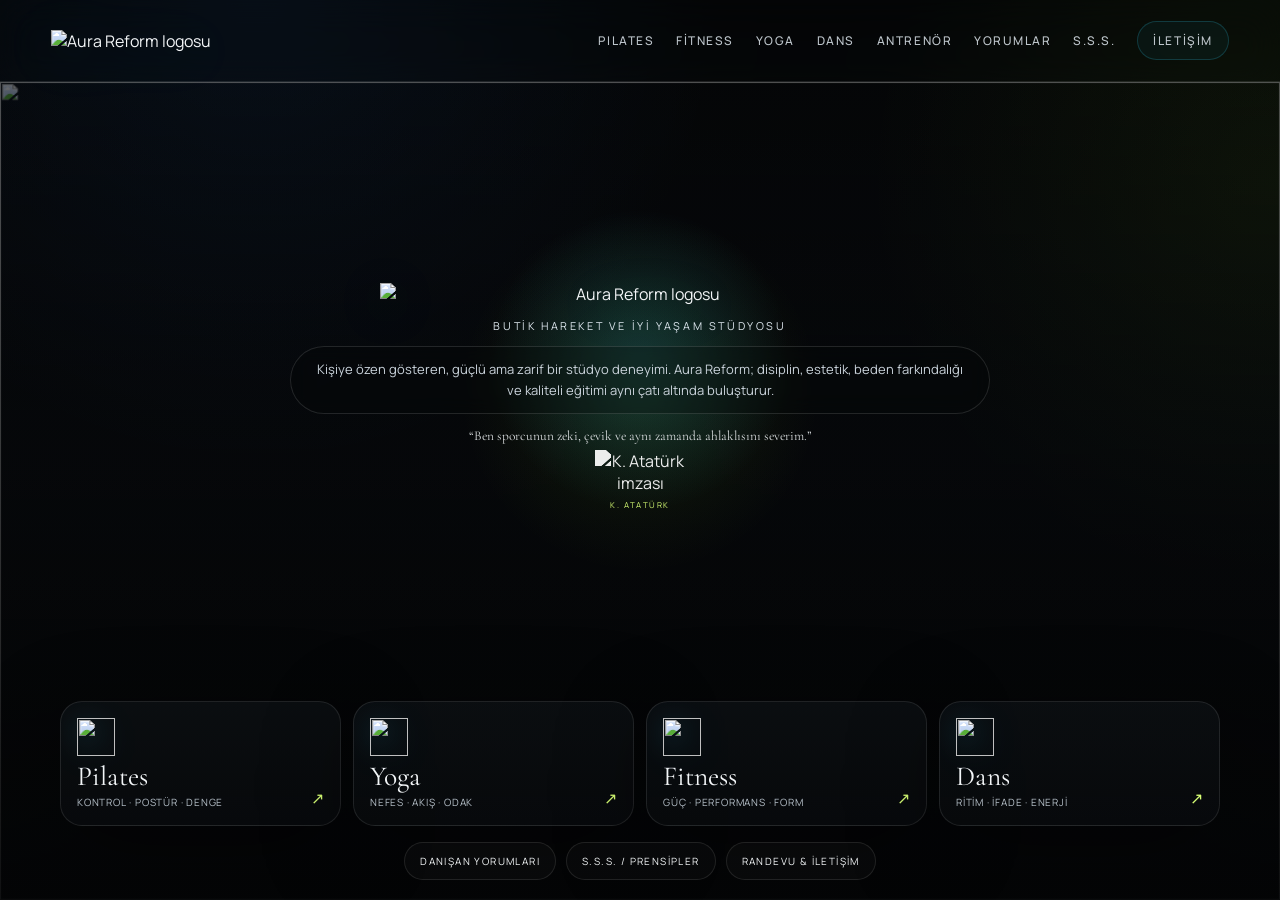
==== index.html @ 659115cc "Add files via upload" ====
<!doctype html>
<html lang="tr">
<head>
  <meta charset="utf-8">
  <meta name="viewport" content="width=device-width,initial-scale=1,viewport-fit=cover">
  <meta name="theme-color" content="#050607">
  <meta name="description" content="Aura Reform Studio — butik hareket ve iyi yaşam stüdyosu.">
  <title>Aura Reform</title>
  <link rel="stylesheet" href="styles.css">
</head>
<body class="home-page">
  <header class="site-header">
  <a class="brand" href="index.html" aria-label="Aura Reform ana sayfa"><img src="assets/logoMain.png" alt="Aura Reform logosu"></a>
  <nav class="desktop-nav" aria-label="Ana menü"><a href="pilates.html">PILATES</a><a href="fitness.html">FİTNESS</a><a href="yoga.html">YOGA</a><a href="dance.html">DANS</a><a href="trainer.html">ANTRENÖR</a><a href="yorumlar.html">YORUMLAR</a><a href="faq.html">S.S.S.</a><a class="nav-cta" href="contact.html">İLETİŞİM</a></nav>
  <button class="menu-toggle" type="button" aria-label="Menüyü aç" aria-expanded="false"><span></span></button>
</header>
<nav class="mobile-menu" aria-label="Mobil menü"><a href="pilates.html">Pilates</a><a href="fitness.html">Fitness</a><a href="yoga.html">Yoga</a><a href="dance.html">Dans</a><a href="trainer.html">Antrenör</a><a href="yorumlar.html">Yorumlar</a><a href="faq.html">S.S.S.</a><a href="contact.html">İletişim</a></nav>
  <main class="home-shell">
    <div class="hero-media" aria-hidden="true">
      <video class="hero-video" autoplay muted loop playsinline poster="assets/hero-poster.svg">
        <!-- Ana sayfa arka plan videonuzu assets/media/hero-video.mp4 olarak ekleyin. -->
        <source src="assets/media/hero-video.mp4" type="video/mp4">
      </video>
      <img class="hero-poster" src="assets/hero-poster.svg" alt="">
      <div class="hero-overlay"></div>
      <img class="hero-orb hero-orb-left" src="assets/earthLogo.png" alt="">
      <img class="hero-orb hero-orb-right" src="assets/earthLogo.png" alt="">
    </div>

    <section class="home-content">
      <div class="home-center">
        <img class="hero-logo" src="assets/logoMain.png" alt="Aura Reform logosu">
        <p class="hero-tag">Butik Hareket ve İyi Yaşam Stüdyosu</p>
        <div class="hero-intro-card">
          <p class="hero-lead">Kişiye özen gösteren, güçlü ama zarif bir stüdyo deneyimi. Aura Reform; disiplin, estetik, beden farkındalığı ve kaliteli eğitimi aynı çatı altında buluşturur.</p>
        </div>
        <blockquote class="ataturk-quote">
          <p>“Ben sporcunun zeki, çevik ve aynı zamanda ahlaklısını severim.”</p>
          <img class="ataturk-signature" src="assets/ataturk-imza.png" alt="K. Atatürk imzası" onerror="this.hidden=true;this.nextElementSibling.hidden=false">
          <span class="ataturk-fallback" hidden>K. Atatürk</span>
        </blockquote>
      </div>

      <div class="discipline-dock" aria-label="Branş seçimi">
        <a class="discipline-link" href="pilates.html"><img class="discipline-earth" src="assets/earthLogo.png" alt=""><span class="discipline-meta"><span><span class="discipline-title">Pilates</span><span class="discipline-sub">Kontrol · Postür · Denge</span></span><span class="discipline-arrow">↗</span></span></a>
        <a class="discipline-link" href="yoga.html"><img class="discipline-earth" src="assets/earthLogo.png" alt=""><span class="discipline-meta"><span><span class="discipline-title">Yoga</span><span class="discipline-sub">Nefes · Akış · Odak</span></span><span class="discipline-arrow">↗</span></span></a>
        <a class="discipline-link" href="fitness.html"><img class="discipline-earth" src="assets/earthLogo.png" alt=""><span class="discipline-meta"><span><span class="discipline-title">Fitness</span><span class="discipline-sub">Güç · Performans · Form</span></span><span class="discipline-arrow">↗</span></span></a>
        <a class="discipline-link" href="dance.html"><img class="discipline-earth" src="assets/earthLogo.png" alt=""><span class="discipline-meta"><span><span class="discipline-title">Dans</span><span class="discipline-sub">Ritim · İfade · Enerji</span></span><span class="discipline-arrow">↗</span></span></a>
      </div>

      <div class="home-quick-links">
        <a href="yorumlar.html">Danışan Yorumları</a>
        <a href="faq.html">S.S.S. / Prensipler</a>
        <a href="contact.html">Randevu & İletişim</a>
      </div>
    </section>
  </main>
  <script src="script.js"></script>
</body>
</html>
---- styles.css ----
@import url('https://fonts.googleapis.com/css2?family=Cormorant+Garamond:wght@500;600;700&family=Manrope:wght@300;400;500;600;700&display=swap');

:root {
  --bg: #050607;
  --bg-2: #0a0d10;
  --panel: rgba(11, 14, 18, .82);
  --ink: #f3f6f8;
  --muted: #b7c1ca;
  --soft: #7f8b95;
  --line: rgba(255,255,255,.10);
  --brand-blue: #2f87ff;
  --brand-cyan: #31d7ff;
  --brand-green: #95e41f;
  --brand-lime: #d7ff75;
  --shadow: 0 24px 90px rgba(0,0,0,.38);
  --serif: 'Cormorant Garamond', Georgia, serif;
  --sans: 'Manrope', Arial, Helvetica, sans-serif;
  --header-h: 82px;
}

* { box-sizing: border-box; }
html { background: var(--bg); color-scheme: dark; scroll-behavior: smooth; }
body {
  margin: 0;
  background:
    radial-gradient(circle at 20% 0%, rgba(47,135,255,.10), transparent 34%),
    radial-gradient(circle at 100% 20%, rgba(149,228,31,.09), transparent 28%),
    linear-gradient(180deg, #050607, #070a0e 50%, #050607);
  color: var(--ink);
  font-family: var(--sans);
  font-weight: 400;
  -webkit-font-smoothing: antialiased;
  text-rendering: optimizeLegibility;
}
a { color: inherit; text-decoration: none; }
button, input, textarea { font: inherit; }
img, video, iframe, svg { display: block; max-width: 100%; }
::selection { background: rgba(49,215,255,.28); color: var(--ink); }

body::before {
  content: '';
  position: fixed;
  inset: 0;
  pointer-events: none;
  background-image:
    linear-gradient(rgba(255,255,255,.02) 1px, transparent 1px),
    linear-gradient(90deg, rgba(255,255,255,.02) 1px, transparent 1px);
  background-size: 56px 56px;
  mask-image: linear-gradient(180deg, rgba(0,0,0,.22), transparent 82%);
  opacity: .18;
}

/* HEADER */
.site-header {
  height: var(--header-h);
  display: flex;
  align-items: center;
  justify-content: space-between;
  padding: 0 clamp(16px, 4vw, 52px);
  position: sticky;
  top: 0;
  z-index: 80;
  background: rgba(5,6,7,.72);
  backdrop-filter: blur(18px);
  -webkit-backdrop-filter: blur(18px);
  border-bottom: 1px solid var(--line);
}
.home-page .site-header { background: rgba(5,6,7,.34); }
.brand { display: inline-flex; align-items: center; min-width: max-content; }
.brand img {
  width: clamp(148px, 15vw, 184px);
  height: auto;
  filter: drop-shadow(0 8px 28px rgba(38,168,255,.16));
}
.desktop-nav { display: flex; align-items: center; gap: clamp(12px, 1.7vw, 23px); }

.desktop-nav a {
  color: #d8e0e7;
  font-size: 10px;
  letter-spacing: .14em;
  text-transform: none;
  transition: color .22s ease, opacity .22s ease;
  opacity: .88;
}
.desktop-nav a:hover,
.desktop-nav a[aria-current="page"] { color: var(--brand-cyan); opacity: 1; }
.nav-cta {
  padding: 10px 15px;
  border: 1px solid rgba(49,215,255,.22);
  border-radius: 999px;
  background: rgba(49,215,255,.05);
}
.nav-cta:hover { background: rgba(49,215,255,.11); }
.menu-toggle {
  width: 46px; height: 46px;
  border-radius: 50%;
  border: 1px solid var(--line);
  background: rgba(255,255,255,.03);
  color: var(--ink);
  display: none;
  place-items: center;
  cursor: pointer;
}
.menu-toggle span,
.menu-toggle span::before,
.menu-toggle span::after {
  width: 18px; height: 1px; background: currentColor; display: block; content: ''; position: relative;
}
.menu-toggle span::before { position: absolute; top: -6px; }
.menu-toggle span::after { position: absolute; top: 6px; }
.mobile-menu {
  position: fixed;
  inset: var(--header-h) 0 0;
  z-index: 75;
  display: none;
  align-content: start;
  padding: 22px 18px 38px;
  background: rgba(5,6,7,.985);
}
.mobile-menu.open { display: grid; }
.mobile-menu a {
  padding: 15px 2px;
  border-bottom: 1px solid var(--line);
  font-family: var(--serif);
  font-size: 28px;
}

/* HOME */
.home-page { min-height: 100svh; }
.home-shell {
  position: relative;
  min-height: calc(100svh - var(--header-h));
  display: grid;
  place-items: center;
  overflow: hidden;
}
.hero-media { position: absolute; inset: 0; overflow: hidden; }
.hero-video,
.hero-poster { position: absolute; inset: 0; width: 100%; height: 100%; object-fit: cover; }
.hero-video { opacity: .42; mix-blend-mode: screen; }
.hero-poster { opacity: .60; }
.hero-overlay {
  position: absolute;
  inset: 0;
  background:
    radial-gradient(circle at 50% 34%, rgba(49,215,255,.17), transparent 18%),
    radial-gradient(circle at 50% 38%, rgba(149,228,31,.10), transparent 22%),
    linear-gradient(180deg, rgba(5,6,7,.34), rgba(5,6,7,.44) 30%, rgba(5,6,7,.89));
}
.hero-orb {
  position: absolute;
  width: min(24vw, 310px);
  min-width: 150px;
  opacity: .11;
  top: 18%;
  filter: drop-shadow(0 10px 36px rgba(47,135,255,.16));
}
.hero-orb-left { left: -2%; transform: scaleX(-1); }
.hero-orb-right { right: -2%; }
.home-content {
  position: relative;
  z-index: 3;
  width: min(1160px, calc(100% - 36px));
  min-height: calc(100svh - var(--header-h));
  padding: 26px 0 20px;
  display: grid;
  grid-template-rows: 1fr auto auto;
  gap: 16px;
  align-items: center;
}
.home-center {
  display: grid;
  justify-items: center;
  text-align: center;
  gap: 13px;
  align-self: center;
}
.hero-logo {
  width: min(72vw, 520px);
  height: auto;
  filter: drop-shadow(0 10px 34px rgba(22,130,255,.15));
}
.hero-tag {
  margin: 0;
  color: #dfe8ef;
  font-size: clamp(8px, .72vw, 10px);
  letter-spacing: .24em;
  text-transform: uppercase;
}
.hero-intro-card {
  max-width: 700px;
  padding: 12px 18px;
  border: 1px solid rgba(255,255,255,.12);
  border-radius: 999px;
  background: rgba(6,8,10,.28);
  backdrop-filter: blur(10px);
  -webkit-backdrop-filter: blur(10px);
}
.hero-lead {
  margin: 0;
  color: #cbd4dc;
  line-height: 1.62;
  font-size: clamp(11px, .86vw, 13px);
}
.ataturk-quote {
  margin: 2px 0 0;
  padding: 0;
  border: 0;
  background: transparent;
  box-shadow: none;
  display: grid;
  justify-items: center;
  gap: 5px;
}
.ataturk-quote p {
  margin: 0;
  font-family: var(--serif);
  font-size: clamp(13px, 1.15vw, 18px);
  line-height: 1.15;
  color: rgba(243,246,248,.90);
}
.ataturk-signature {
  width: clamp(68px, 7vw, 108px);
  max-height: 46px;
  object-fit: contain;
  opacity: .92;
  filter: grayscale(1) brightness(2.2);
}
.ataturk-fallback {
  color: var(--brand-lime);
  font-size: 8px;
  letter-spacing: .18em;
  text-transform: uppercase;
}
.discipline-dock {
  display: grid;
  grid-template-columns: repeat(4, minmax(0, 1fr));
  gap: 12px;
  align-self: end;
}
.discipline-link {
  min-height: 108px;
  padding: 16px;
  border-radius: 22px;
  border: 1px solid rgba(255,255,255,.10);
  background: linear-gradient(180deg, rgba(14,18,22,.70), rgba(9,12,15,.66));
  box-shadow: var(--shadow);
  display: grid;
  gap: 8px;
  align-content: space-between;
  transition: transform .25s ease, border-color .25s ease, background .25s ease;
  overflow: hidden;
  position: relative;
}
.discipline-link:hover {
  transform: translateY(-3px);
  border-color: rgba(49,215,255,.30);
  background: linear-gradient(180deg, rgba(17,22,27,.78), rgba(10,13,16,.75));
}
.discipline-earth {
  width: 38px;
  height: 38px;
  object-fit: contain;
  filter: drop-shadow(0 4px 14px rgba(49,215,255,.22));
}
.discipline-meta { display: flex; justify-content: space-between; gap: 10px; align-items: end; }
.discipline-title { font-family: var(--serif); font-size: clamp(23px, 2.1vw, 31px); line-height: .95; }
.discipline-sub { display: block; margin-top: 5px; color: var(--muted); font-size: 8px; letter-spacing: .08em; text-transform: uppercase; }
.discipline-arrow { color: var(--brand-lime); font-size: 16px; }
.home-quick-links { display: flex; justify-content: center; gap: 10px; flex-wrap: wrap; }
.home-quick-links a {
  min-height: 38px;
  padding: 0 15px;
  border-radius: 999px;
  border: 1px solid rgba(255,255,255,.10);
  background: rgba(255,255,255,.025);
  display: inline-flex;
  align-items: center;
  justify-content: center;
  font-size: 9px;
  letter-spacing: .14em;
  text-transform: uppercase;
}
.home-quick-links a:hover { border-color: rgba(149,228,31,.30); color: var(--brand-lime); }

/* DISCIPLINE PAGES - FIRST SCREEN */
.discipline-screen {
  min-height: calc(100svh - var(--header-h));
  display: grid;
  align-items: center;
  position: relative;
}
.discipline-page-wrap,
.page-wrap {
  width: 100%;
  max-width: 1460px;
  margin: 0 auto;
  padding: clamp(24px, 3.2vw, 46px) clamp(16px, 4vw, 56px);
}
.discipline-page-wrap {
  display: grid;
  gap: clamp(22px, 3vw, 38px);
}
.page-intro {
  display: grid;
  grid-template-columns: .88fr 1.12fr;
  gap: clamp(26px, 6vw, 100px);
  align-items: end;
  padding-bottom: clamp(18px, 2.2vw, 30px);
  border-bottom: 1px solid var(--line);
}
.page-kicker { margin-bottom: 10px; color: var(--brand-cyan); font-size: 9px; letter-spacing: .18em; text-transform: uppercase; }
.page-title {
  margin: 0;
  font-family: var(--serif);
  font-size: clamp(52px, 7vw, 96px);
  font-weight: 600;
  line-height: .82;
  letter-spacing: -.04em;
}
.page-summary { margin: 0; max-width: 700px; color: #d1d8df; line-height: 1.72; font-size: 13px; }
.content-grid {
  display: grid;
  grid-template-columns: .78fr 1.22fr;
  gap: clamp(28px, 6vw, 90px);
}
.side-label { margin-bottom: 12px; color: var(--soft); font-size: 9px; text-transform: uppercase; letter-spacing: .17em; }
.program-list { list-style: none; margin: 0; padding: 0; border-top: 1px solid var(--line); }
.program-list li {
  padding: 12px 0;
  border-bottom: 1px solid var(--line);
  display: flex;
  justify-content: space-between;
  gap: 20px;
  font-family: var(--serif);
  font-size: clamp(18px, 1.5vw, 22px);
}
.program-list span { padding-top: 5px; color: var(--brand-lime); font-family: var(--sans); font-size: 9px; letter-spacing: .12em; }
.feature-grid { display: grid; grid-template-columns: repeat(2, minmax(0, 1fr)); gap: 10px; }
.feature {
  min-height: 112px;
  padding: 16px;
  border-radius: 18px;
  border: 1px solid var(--line);
  background: linear-gradient(180deg, rgba(255,255,255,.026), rgba(255,255,255,.012));
}
.feature strong { display: block; margin-bottom: 6px; font-family: var(--serif); font-size: 21px; font-weight: 600; }
.feature p { margin: 0; color: var(--muted); line-height: 1.55; font-size: 11px; }
.editorial-quote {
  margin: 18px 0 0;
  padding-top: 14px;
  border-top: 1px solid var(--line);
  font-family: var(--serif);
  font-size: clamp(19px, 2vw, 29px);
  line-height: 1.05;
}
.editorial-quote cite { display: block; margin-top: 8px; color: var(--brand-cyan); font-family: var(--sans); font-size: 8px; text-transform: uppercase; letter-spacing: .16em; font-style: normal; }
.page-actions { display: flex; gap: 8px; flex-wrap: wrap; margin-top: 18px; }
.btn {
  min-height: 40px;
  padding: 0 15px;
  border-radius: 999px;
  border: 1px solid var(--line);
  display: inline-flex;
  align-items: center;
  justify-content: center;
  gap: 7px;
  font-size: 9px;
  letter-spacing: .14em;
  text-transform: uppercase;
  transition: .2s ease;
}
.btn:hover { transform: translateY(-1px); border-color: rgba(49,215,255,.35); }
.btn-primary { background: linear-gradient(135deg, rgba(49,215,255,.92), rgba(149,228,31,.84)); color: #041014; border-color: transparent; font-weight: 700; }
.scroll-cue {
  position: absolute;
  left: 50%;
  bottom: 12px;
  transform: translateX(-50%);
  color: var(--soft);
  font-size: 8px;
  letter-spacing: .16em;
  text-transform: uppercase;
}
.scroll-cue::after { content: ' ↓'; color: var(--brand-lime); }

/* MEDIA SCREEN - ONLY VIDEO + IMAGES */
.media-section {
  min-height: 100svh;
  padding: clamp(24px, 4vw, 56px) clamp(16px, 4vw, 56px);
  display: grid;
  align-items: center;
  border-top: 1px solid var(--line);
  scroll-margin-top: var(--header-h);
}
.media-only-grid {
  width: 100%;
  max-width: 1460px;
  margin: 0 auto;
  display: grid;
  grid-template-columns: 1.25fr .75fr;
  grid-template-rows: 1fr 1fr;
  gap: 12px;
  min-height: min(78svh, 780px);
}
.media-only-item {
  position: relative;
  overflow: hidden;
  border-radius: 22px;
  border: 1px solid var(--line);
  background: #090c10;
}
.media-only-item:first-child { grid-row: 1 / 3; }
.media-only-item img,
.media-only-item video { width: 100%; height: 100%; object-fit: cover; }
.media-only-item video { background: #080a0d; }
.media-video-badge {
  position: absolute;
  top: 16px;
  right: 16px;
  width: 48px;
  height: 48px;
  display: grid;
  place-items: center;
  border-radius: 50%;
  border: 1px solid rgba(255,255,255,.18);
  background: rgba(5,6,7,.36);
  color: var(--brand-lime);
  z-index: 2;
  pointer-events: none;
}

/* TRAINER / COACH */
.screen-page {
  min-height: 100svh;
  display: grid;
  grid-template-rows: auto 1fr auto;
}
.screen-main { min-height: 0; display: grid; align-items: center; }
.trainer-layout {
  width: 100%;
  display: grid;
  grid-template-columns: minmax(280px,.72fr) minmax(0,1.28fr);
  gap: clamp(28px, 6vw, 90px);
  align-items: center;
  perspective: 1400px;
}
.trainer-portrait {
  --mx: 50%;
  --my: 34%;
  --rx: 0deg;
  --ry: 0deg;
  aspect-ratio: 4 / 5;
  max-height: 66svh;
  position: relative;
  overflow: hidden;
  isolation: isolate;
  border-radius: 24px;
  border: 1px solid rgba(255,255,255,.12);
  background:
    linear-gradient(180deg, rgba(255,255,255,.02), transparent 26%),
    linear-gradient(180deg, transparent 56%, rgba(0,0,0,.76)),
    radial-gradient(circle at 42% 26%, rgba(49,215,255,.30), transparent 28%),
    radial-gradient(circle at 65% 18%, rgba(149,228,31,.21), transparent 22%),
    linear-gradient(135deg, #1b242c, #0c1014 68%);
  box-shadow:
    0 26px 80px rgba(0,0,0,.44),
    0 0 0 1px rgba(255,255,255,.02) inset,
    0 0 48px rgba(49,215,255,.08);
  transform-style: preserve-3d;
  transform: perspective(1200px) rotateX(var(--rx)) rotateY(var(--ry)) translateZ(0);
  transition: transform .28s ease, box-shadow .28s ease, border-color .28s ease, filter .28s ease;
}
.trainer-portrait img {
  width: 100%;
  height: 100%;
  object-fit: cover;
  object-position: center;
  position: relative;
  z-index: 0;
}
.trainer-portrait::before {
  content: '';
  position: absolute;
  inset: -16%;
  z-index: 1;
  pointer-events: none;
  background:
    radial-gradient(circle at var(--mx) var(--my), rgba(255,255,255,.22), rgba(49,215,255,.14) 12%, transparent 26%),
    linear-gradient(115deg, transparent 18%, rgba(255,255,255,.06) 48%, transparent 66%);
  mix-blend-mode: screen;
  opacity: .96;
  animation: trainerSheen 8.8s ease-in-out infinite;
}
.trainer-portrait::after {
  content: 'GAMZE';
  position: absolute;
  left: 18px;
  bottom: 14px;
  z-index: 2;
  font-family: var(--serif);
  font-size: 48px;
  color: rgba(255,255,255,.20);
  text-shadow: 0 8px 24px rgba(0,0,0,.34);
}
.trainer-portrait:hover {
  border-color: rgba(49,215,255,.24);
  box-shadow:
    0 34px 94px rgba(0,0,0,.48),
    0 0 0 1px rgba(255,255,255,.03) inset,
    0 0 72px rgba(49,215,255,.12),
    0 0 92px rgba(149,228,31,.05);
}
@keyframes trainerSheen {
  0%, 100% { transform: translate3d(-1%, 0, 0) rotate(0deg); opacity: .72; }
  50% { transform: translate3d(1.5%, -1.5%, 0) rotate(1deg); opacity: 1; }
}
.trainer-meta { margin-bottom: 10px; color: var(--brand-cyan); font-size: 9px; text-transform: uppercase; letter-spacing: .18em; }
.trainer-name { margin: 0 0 16px; font-family: var(--serif); font-size: clamp(48px, 6vw, 88px); line-height: .82; font-weight: 600; }
.trainer-copy { max-width: 760px; color: #d3dbe2; font-size: 12px; line-height: 1.72; }
.trainer-copy p { margin: 0 0 10px; }
.credentials { display: grid; grid-template-columns: repeat(2,minmax(0,1fr)); gap: 8px; margin-top: 16px; }
.credential { padding: 13px; border-radius: 16px; border: 1px solid var(--line); background: rgba(255,255,255,.018); color: var(--muted); line-height: 1.5; font-size: 10px; }
.credential strong { display: block; color: var(--ink); margin-bottom: 2px; font-family: var(--serif); font-size: 17px; }

/* REVIEWS */
.reviews-page-wrap { max-width: 1180px; }
.reviews-grid { display: grid; grid-template-columns: repeat(3,minmax(0,1fr)); gap: 12px; margin-top: 28px; }
.review-card { min-height: 230px; padding: 22px; border-radius: 22px; border: 1px solid var(--line); background: rgba(255,255,255,.018); display: flex; flex-direction: column; justify-content: space-between; }
.review-card blockquote { margin: 0; font-family: var(--serif); font-size: 25px; line-height: 1.08; color: #e3e9ee; }
.review-placeholder { color: var(--soft); font-size: 11px; line-height: 1.7; }
.review-source { color: var(--brand-cyan); font-size: 8px; letter-spacing: .15em; text-transform: uppercase; }

/* FAQ */
.faq-shell { max-width: 1050px; }
.accordion { margin-top: 28px; border-top: 1px solid var(--line); }
.faq-item { border-bottom: 1px solid var(--line); }
.faq-question { width: 100%; border: 0; background: transparent; color: var(--ink); padding: 18px 0; cursor: pointer; display: flex; justify-content: space-between; gap: 18px; align-items: center; text-align: left; font-family: var(--serif); font-size: clamp(20px, 2vw, 28px); }
.faq-icon { width: 30px; height: 30px; border-radius: 50%; border: 1px solid var(--line); display: grid; place-items: center; color: var(--brand-lime); transition: transform .25s ease; flex: 0 0 auto; }
.faq-answer { display: grid; grid-template-rows: 0fr; transition: grid-template-rows .28s ease; }
.faq-answer > div { overflow: hidden; }
.faq-answer p { margin: 0; padding: 0 0 20px; max-width: 800px; color: var(--muted); line-height: 1.8; font-size: 13px; }
.faq-item.open .faq-answer { grid-template-rows: 1fr; }
.faq-item.open .faq-icon { transform: rotate(45deg); }

/* CONTACT */
.contact-main { min-height: 0; display: grid; align-items: center; }
.contact-shell {
  width: 100%;
  max-width: 1380px;
  margin: 0 auto;
  padding: clamp(20px, 3vw, 42px) clamp(16px, 4vw, 54px);
  display: grid;
  grid-template-columns: 1.18fr .82fr;
  gap: 16px;
  align-items: stretch;
}
.map-panel {
  min-height: 62svh;
  border-radius: 26px;
  overflow: hidden;
  border: 1px solid var(--line);
  position: relative;
  background: #0b0e11;
}
.map-panel iframe { width: 100%; height: 100%; border: 0; filter: grayscale(.45) saturate(.75) contrast(1.08) brightness(.80); }
.map-label {
  position: absolute;
  left: 16px;
  top: 16px;
  z-index: 2;
  padding: 9px 12px;
  border-radius: 999px;
  border: 1px solid rgba(255,255,255,.14);
  background: rgba(5,6,7,.66);
  backdrop-filter: blur(10px);
  font-size: 9px;
  letter-spacing: .14em;
  text-transform: uppercase;
}
.contact-side { display: grid; grid-template-rows: auto 1fr; gap: 14px; }
.contact-heading { padding: 6px 4px 4px; }
.contact-heading .page-title { font-size: clamp(46px, 5vw, 72px); }
.contact-heading .page-summary { margin-top: 12px; font-size: 12px; }
.contact-cards { display: grid; grid-template-columns: 1fr 1fr; gap: 10px; }
.contact-card {
  min-height: 150px;
  padding: 18px;
  border-radius: 20px;
  border: 1px solid var(--line);
  background: linear-gradient(180deg, rgba(255,255,255,.025), rgba(255,255,255,.012));
  display: flex;
  flex-direction: column;
  justify-content: space-between;
  transition: transform .2s ease, border-color .2s ease;
}
.contact-card:hover { transform: translateY(-2px); border-color: rgba(49,215,255,.30); }
.contact-icon { width: 38px; height: 38px; color: var(--brand-cyan); }
.contact-icon svg { width: 100%; height: 100%; stroke: currentColor; }
.contact-card small { color: var(--soft); font-size: 8px; letter-spacing: .15em; text-transform: uppercase; }
.contact-card strong { font-family: var(--serif); font-size: clamp(19px, 2vw, 28px); font-weight: 600; line-height: 1; }
.contact-card-wide { grid-column: 1 / -1; min-height: 112px; }

.footer {
  max-width: 1460px;
  width: 100%;
  margin: 0 auto;
  padding: 16px clamp(16px, 4vw, 56px) 20px;
  border-top: 1px solid var(--line);
  color: var(--soft);
  display: flex;
  justify-content: space-between;
  gap: 18px;
  font-size: 8px;
  text-transform: uppercase;
  letter-spacing: .11em;
}

/* RESPONSIVE */
@media (max-width: 1120px) {
  .desktop-nav { display: none; }
  .menu-toggle { display: grid; }
  .page-intro, .content-grid, .trainer-layout, .contact-shell { grid-template-columns: 1fr; }
  .discipline-screen { min-height: auto; }
  .discipline-page-wrap { padding-top: 34px; padding-bottom: 52px; }
  .scroll-cue { display: none; }
  .trainer-portrait { max-height: 430px; max-width: 390px; width: 100%; }
  .contact-shell { min-height: auto; }
  .map-panel { min-height: 420px; }
  .screen-page { display: block; }
  .screen-main, .contact-main { min-height: auto; }
  .reviews-grid { grid-template-columns: 1fr 1fr; }
}

@media (max-width: 760px) {
  :root { --header-h: 70px; }
  .site-header { padding: 0 14px; }
  .brand img { width: 136px; }
  .home-content { width: min(100% - 20px, 760px); padding: 12px 0 14px; gap: 11px; }
  .hero-logo { width: min(82vw, 350px); }
  .hero-orb { width: 150px; min-width: 0; top: 16%; opacity: .09; }
  .hero-orb-left { left: -52px; }
  .hero-orb-right { right: -52px; }
  .hero-tag { font-size: 7px; letter-spacing: .19em; }
  .hero-intro-card { border-radius: 20px; padding: 9px 12px; max-width: 92%; }
  .hero-lead { font-size: 10px; line-height: 1.5; }
  .ataturk-quote p { font-size: 12px; max-width: 90vw; }
  .ataturk-signature { width: 72px; }
  .discipline-dock { grid-template-columns: repeat(2,minmax(0,1fr)); gap: 8px; }
  .discipline-link { min-height: 92px; padding: 12px; border-radius: 17px; }
  .discipline-earth { width: 31px; height: 31px; }
  .discipline-title { font-size: 24px; }
  .discipline-sub { font-size: 7px; }
  .home-quick-links a { min-height: 35px; font-size: 8px; }
  .discipline-page-wrap, .page-wrap { padding-inline: 14px; }
  .page-title { font-size: clamp(48px, 17vw, 76px); }
  .feature-grid, .credentials, .contact-cards, .reviews-grid { grid-template-columns: 1fr; }
  .media-section { min-height: auto; padding: 14px; }
  .media-only-grid { grid-template-columns: 1fr; grid-template-rows: auto; min-height: 0; }
  .media-only-item, .media-only-item:first-child { grid-row: auto; min-height: 230px; }
  .media-only-item:first-child { min-height: 58svh; }
  .contact-card-wide { grid-column: auto; }
  .map-panel { min-height: 45svh; }
  .footer { flex-direction: column; padding-inline: 14px; }
}

@media (max-height: 740px) and (min-width: 761px) {
  .home-content { padding-top: 12px; gap: 10px; }
  .hero-logo { width: min(63vw, 420px); }
  .hero-intro-card { padding-block: 9px; }
  .discipline-link { min-height: 94px; }
  .discipline-page-wrap { padding-top: 18px; padding-bottom: 28px; gap: 18px; }
  .page-title { font-size: 60px; }
  .feature { min-height: 98px; }
  .program-list li { padding-block: 9px; }
  .editorial-quote { margin-top: 12px; }
}

@media (prefers-reduced-motion: reduce) {
  *, *::before, *::after { animation-duration: .01ms !important; animation-iteration-count: 1 !important; transition-duration: .01ms !important; scroll-behavior: auto !important; }
}

/* =========================================================
   V4 — PREMIUM TYPOGRAPHY, CAROUSELS & MOTION
   ========================================================= */

/* Bigger and clearer type hierarchy */
.desktop-nav a { font-size: 12px; letter-spacing: .13em; font-weight: 500; }
.page-kicker { font-size: 11px; letter-spacing: .17em; }
.page-title { font-size: clamp(60px, 7.4vw, 104px); }
.page-summary { font-size: clamp(14px, 1.05vw, 16px); line-height: 1.78; }
.side-label { font-size: 11px; letter-spacing: .16em; }
.program-list li { font-size: clamp(22px, 1.75vw, 27px); padding: 14px 0; }
.program-list span { font-size: 10px; }
.feature { min-height: 128px; padding: 19px; }
.feature strong { font-size: 24px; }
.feature p { font-size: 13px; line-height: 1.65; }
.editorial-quote { font-size: clamp(22px, 2.2vw, 33px); }
.editorial-quote cite { font-size: 9px; }
.btn { min-height: 44px; padding-inline: 18px; font-size: 10px; }
.scroll-cue { font-size: 9px; }
.footer { font-size: 10px; }

/* Home text is still restrained, but no longer undersized */
.hero-tag { font-size: clamp(10px, .85vw, 12px); }
.hero-lead { font-size: clamp(13px, 1vw, 15px); }
.ataturk-quote p { font-size: clamp(13px, 1.05vw, 16px); }
.discipline-title { font-size: clamp(26px, 2.15vw, 34px); }
.discipline-sub { font-size: 10px; }
.home-quick-links a { font-size: 10px; }

/* First information screen remains exactly one viewport on desktop */
@media (min-width: 1121px) {
  .discipline-screen {
    height: calc(100svh - var(--header-h));
    min-height: calc(100svh - var(--header-h));
    overflow: hidden;
  }
  .discipline-page-wrap {
    height: 100%;
    align-content: center;
    padding-top: clamp(22px, 2.8vh, 36px);
    padding-bottom: clamp(40px, 5vh, 58px);
  }
  .screen-page {
    height: 100svh;
    min-height: 100svh;
    overflow: hidden;
  }
  .screen-main,
  .contact-main { min-height: 0; }
}

/* One video window + one image window */
.media-section {
  min-height: 100svh;
  padding: clamp(30px, 4vw, 58px) clamp(16px, 4vw, 56px);
  display: grid;
  place-items: center;
  border-top: 1px solid var(--line);
  scroll-margin-top: var(--header-h);
}
.media-split {
  width: 100%;
  max-width: 1460px;
  margin: 0 auto;
  display: grid;
  grid-template-columns: 1.08fr .92fr;
  gap: 16px;
  height: min(78svh, 760px);
}
.media-window {
  position: relative;
  min-width: 0;
  overflow: hidden;
  border-radius: 28px;
  border: 1px solid rgba(255,255,255,.11);
  background: #080b0f;
  box-shadow: 0 28px 80px rgba(0,0,0,.30);
}
.media-video-window video {
  width: 100%;
  height: 100%;
  object-fit: cover;
  background: #07090c;
}
.media-window-label {
  position: absolute;
  left: 18px;
  top: 18px;
  z-index: 8;
  padding: 9px 13px;
  border-radius: 999px;
  border: 1px solid rgba(255,255,255,.16);
  background: rgba(5,6,7,.58);
  backdrop-filter: blur(12px);
  -webkit-backdrop-filter: blur(12px);
  color: #eef3f7;
  font-size: 10px;
  font-weight: 600;
  letter-spacing: .16em;
  text-transform: uppercase;
}
.image-carousel { touch-action: pan-y; }
.image-carousel-viewport { width: 100%; height: 100%; overflow: hidden; }
.image-carousel-track {
  width: 100%;
  height: 100%;
  display: flex;
  transition: transform .78s cubic-bezier(.22,.61,.36,1);
  will-change: transform;
}
.image-slide {
  min-width: 100%;
  width: 100%;
  height: 100%;
  margin: 0;
  overflow: hidden;
}
.image-slide img {
  width: 100%;
  height: 100%;
  object-fit: cover;
  transform: scale(1.015);
  transition: transform 4.5s ease;
}
.image-carousel:hover .image-slide img { transform: scale(1.045); }
.carousel-arrow {
  position: absolute;
  z-index: 8;
  bottom: 18px;
  width: 46px;
  height: 46px;
  display: grid;
  place-items: center;
  border-radius: 50%;
  border: 1px solid rgba(255,255,255,.18);
  background: rgba(5,6,7,.58);
  color: white;
  cursor: pointer;
  backdrop-filter: blur(10px);
  -webkit-backdrop-filter: blur(10px);
  font-size: 20px;
  transition: transform .2s ease, border-color .2s ease, color .2s ease;
}
.carousel-arrow:hover { transform: translateY(-2px); border-color: rgba(49,215,255,.42); color: var(--brand-cyan); }
.carousel-prev { right: 72px; }
.carousel-next { right: 18px; }
.carousel-dots {
  position: absolute;
  left: 18px;
  bottom: 22px;
  z-index: 8;
  display: flex;
  gap: 7px;
}
.carousel-dots span {
  width: 20px;
  height: 3px;
  border-radius: 99px;
  background: rgba(255,255,255,.30);
  transition: width .3s ease, background .3s ease;
}
.carousel-dots span.active { width: 38px; background: var(--brand-lime); }

/* Reviews carousel: more than 3 comments, sliding cards */
.reviews-page-wrap { max-width: 1320px; }
.reviews-page-wrap > .page-summary { font-size: 16px; }
.reviews-carousel { margin-top: 34px; }
.reviews-toolbar {
  display: flex;
  align-items: center;
  justify-content: space-between;
  gap: 18px;
  margin-bottom: 16px;
}
.reviews-toolbar p {
  margin: 0;
  color: var(--muted);
  font-size: 14px;
}
.reviews-controls { display: flex; gap: 8px; }
.reviews-controls button {
  width: 46px;
  height: 46px;
  border-radius: 50%;
  border: 1px solid var(--line);
  background: rgba(255,255,255,.025);
  color: var(--ink);
  cursor: pointer;
  font-size: 20px;
  transition: .2s ease;
}
.reviews-controls button:hover { border-color: rgba(49,215,255,.4); color: var(--brand-cyan); transform: translateY(-2px); }
.reviews-viewport {
  overflow-x: auto;
  overscroll-behavior-inline: contain;
  scroll-snap-type: x mandatory;
  scrollbar-width: none;
  -ms-overflow-style: none;
  padding-bottom: 8px;
}
.reviews-viewport::-webkit-scrollbar { display: none; }
.reviews-track {
  display: flex;
  gap: 14px;
  width: max-content;
}
.review-card {
  flex: 0 0 clamp(300px, 31vw, 390px);
  min-height: 260px;
  scroll-snap-align: start;
  padding: 26px;
  border-radius: 24px;
  border: 1px solid var(--line);
  background:
    radial-gradient(circle at 100% 0%, rgba(49,215,255,.08), transparent 30%),
    linear-gradient(180deg, rgba(255,255,255,.028), rgba(255,255,255,.012));
  display: flex;
  flex-direction: column;
  justify-content: space-between;
}
.review-card blockquote { font-size: 29px; line-height: 1.08; }
.review-placeholder { font-size: 13px; line-height: 1.7; }
.review-source { font-size: 10px; }

/* Trainer */
.trainer-meta { font-size: 11px; }
.trainer-name { font-size: clamp(64px, 7vw, 104px); margin-bottom: 18px; }
.trainer-copy { font-size: 14px; line-height: 1.75; }
.credential { font-size: 12px; padding: 15px; }
.credential strong { font-size: 20px; }

/* Contact readability */
.contact-heading .page-summary { font-size: 14px; }
.contact-card small { font-size: 10px; }
.contact-card strong { font-size: clamp(23px, 2.1vw, 31px); }
.map-label { font-size: 10px; }

/* Subtle premium motion */
.hero-poster {
  animation: heroPan 16s ease-in-out infinite alternate;
  transform-origin: center;
  will-change: transform;
}
.hero-overlay { animation: auraGlow 9s ease-in-out infinite alternate; }
.hero-orb-left { animation: orbitLeft 8s ease-in-out infinite; }
.hero-orb-right { animation: orbitRight 8s ease-in-out infinite; }
.hero-logo { animation: logoBreath 6s ease-in-out infinite; }
.home-center { animation: homeEnter .9s cubic-bezier(.2,.7,.2,1) both; }
.discipline-dock { animation: homeEnter .9s .14s cubic-bezier(.2,.7,.2,1) both; }
.home-quick-links { animation: homeEnter .9s .26s cubic-bezier(.2,.7,.2,1) both; }
.discipline-earth { transition: transform .65s ease, filter .4s ease; }
.discipline-link:hover .discipline-earth { transform: rotate(10deg) scale(1.08); filter: drop-shadow(0 5px 15px rgba(49,215,255,.28)); }

@keyframes heroPan {
  0% { transform: scale(1.02) translate3d(-.6%, -.3%, 0); }
  100% { transform: scale(1.075) translate3d(.7%, .5%, 0); }
}
@keyframes auraGlow {
  0% { opacity: .88; filter: saturate(.9); }
  100% { opacity: 1; filter: saturate(1.12); }
}
@keyframes orbitLeft {
  0%,100% { transform: scaleX(-1) translate3d(0,0,0) rotate(-2deg); }
  50% { transform: scaleX(-1) translate3d(-8px,-14px,0) rotate(2deg); }
}
@keyframes orbitRight {
  0%,100% { transform: translate3d(0,0,0) rotate(2deg); }
  50% { transform: translate3d(8px,-14px,0) rotate(-2deg); }
}
@keyframes logoBreath {
  0%,100% { transform: translateY(0); filter: drop-shadow(0 10px 32px rgba(38,168,255,.12)); }
  50% { transform: translateY(-4px); filter: drop-shadow(0 15px 38px rgba(49,215,255,.18)); }
}
@keyframes homeEnter {
  from { opacity: 0; transform: translateY(14px); }
  to { opacity: 1; transform: translateY(0); }
}

.reveal-ready {
  opacity: 0;
  transform: translateY(16px);
  transition: opacity .7s ease, transform .7s cubic-bezier(.2,.7,.2,1);
}
.reveal-ready.is-visible { opacity: 1; transform: translateY(0); }
.program-list li.reveal-ready:nth-child(2),
.feature.reveal-ready:nth-child(2),
.review-card.reveal-ready:nth-child(2) { transition-delay: .06s; }
.program-list li.reveal-ready:nth-child(3),
.feature.reveal-ready:nth-child(3),
.review-card.reveal-ready:nth-child(3) { transition-delay: .12s; }
.program-list li.reveal-ready:nth-child(4),
.feature.reveal-ready:nth-child(4),
.review-card.reveal-ready:nth-child(4) { transition-delay: .18s; }

@media (max-width: 1120px) {
  .page-summary { font-size: 15px; }
  .media-split { height: auto; min-height: 0; grid-template-columns: 1fr 1fr; }
  .media-window { min-height: 460px; }
  .screen-page { height: auto; overflow: visible; }
}

@media (max-width: 760px) {
  .desktop-nav a { font-size: 12px; }
  .mobile-menu a { font-size: 31px; }
  .hero-tag { font-size: 9px; }
  .hero-lead { font-size: 12.5px; line-height: 1.6; }
  .ataturk-quote p { font-size: 13px; }
  .discipline-title { font-size: 26px; }
  .discipline-sub { font-size: 8.5px; line-height: 1.35; }
  .home-quick-links a { font-size: 9px; }
  .page-kicker { font-size: 10px; }
  .page-summary { font-size: 14px; }
  .side-label { font-size: 10px; }
  .program-list li { font-size: 22px; }
  .feature strong { font-size: 23px; }
  .feature p { font-size: 13px; }
  .btn { font-size: 10px; min-height: 43px; }
  .media-section { min-height: auto; padding: 16px 14px 28px; }
  .media-split { grid-template-columns: 1fr; gap: 12px; }
  .media-window { min-height: 52svh; border-radius: 22px; }
  .media-video-window { min-height: 50svh; }
  .carousel-arrow { width: 44px; height: 44px; }
  .reviews-toolbar { align-items: flex-end; }
  .reviews-toolbar p { font-size: 13px; max-width: 220px; }
  .review-card { flex-basis: min(84vw, 340px); min-height: 250px; padding: 22px; }
  .review-card blockquote { font-size: 27px; }
  .trainer-meta { font-size: 10px; }
  .trainer-name { font-size: clamp(60px, 18vw, 82px); }
  .trainer-copy { font-size: 13.5px; }
  .contact-heading .page-summary { font-size: 14px; }
  .contact-card small { font-size: 10px; }
  .footer { font-size: 9px; }
}

@media (max-height: 760px) and (min-width: 1121px) {
  .page-title { font-size: 64px; }
  .page-summary { font-size: 14px; }
  .program-list li { font-size: 21px; padding: 10px 0; }
  .feature { min-height: 104px; padding: 14px; }
  .feature strong { font-size: 21px; }
  .feature p { font-size: 12px; line-height: 1.5; }
  .editorial-quote { font-size: 22px; margin-top: 12px; padding-top: 10px; }
  .page-actions { margin-top: 12px; }
}

@media (prefers-reduced-motion: reduce) {
  .hero-poster,
  .hero-overlay,
  .hero-orb-left,
  .hero-orb-right,
  .hero-logo,
  .home-center,
  .discipline-dock,
  .home-quick-links { animation: none !important; }
  .image-carousel-track { transition: none; }
}

.trainer-portrait.is-idle {
  transform: perspective(1200px) rotateX(0deg) rotateY(0deg) translateZ(0);
}
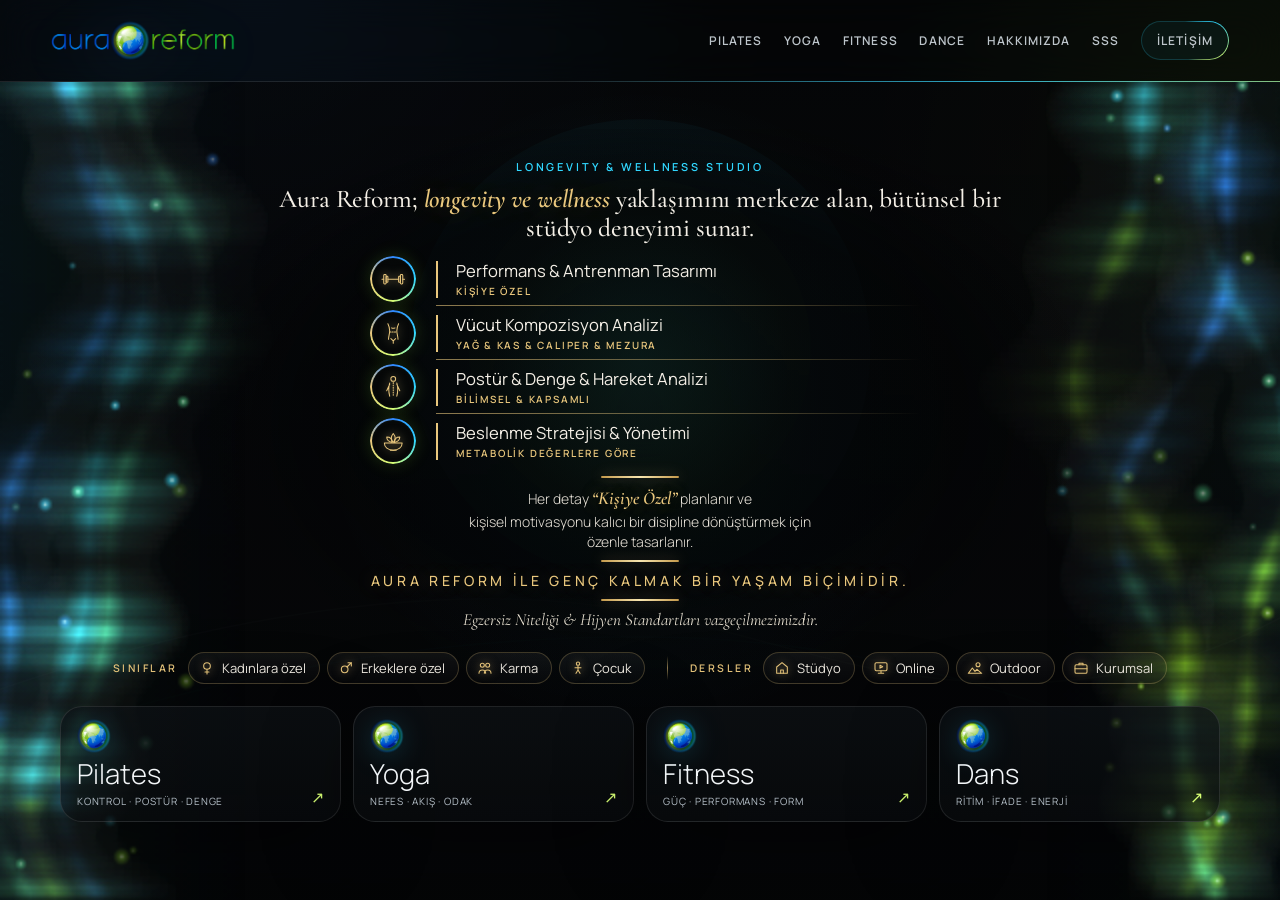
==== commit bf2a2593: "Add files via upload" ====
--- a/index.html
+++ b/index.html
@@ -4,18 +4,21 @@
   <meta charset="utf-8">
   <meta name="viewport" content="width=device-width,initial-scale=1,viewport-fit=cover">
   <meta name="theme-color" content="#050607">
-  <meta name="description" content="Aura Reform Studio — butik hareket ve iyi yaşam stüdyosu.">
+  <meta name="description" content="Aura Reform Studio — longevity ve wellness yaklaşımını merkeze alan butik hareket stüdyosu.">
   <title>Aura Reform</title>
+  <link rel="preconnect" href="https://fonts.googleapis.com">
+  <link rel="preconnect" href="https://fonts.gstatic.com" crossorigin>
+  <link rel="stylesheet" href="https://fonts.googleapis.com/css2?family=Cormorant+Garamond:ital,wght@0,500;0,600;0,700;1,500;1,600&family=Manrope:wght@200;300;400;500;600;700&display=swap">
   <link rel="stylesheet" href="styles.css">
 </head>
 <body class="home-page">
   <header class="site-header">
   <a class="brand" href="index.html" aria-label="Aura Reform ana sayfa"><img src="assets/logoMain.png" alt="Aura Reform logosu"></a>
-  <nav class="desktop-nav" aria-label="Ana menü"><a href="pilates.html">PILATES</a><a href="fitness.html">FİTNESS</a><a href="yoga.html">YOGA</a><a href="dance.html">DANS</a><a href="trainer.html">ANTRENÖR</a><a href="yorumlar.html">YORUMLAR</a><a href="faq.html">S.S.S.</a><a class="nav-cta" href="contact.html">İLETİŞİM</a></nav>
+  <nav class="desktop-nav" aria-label="Ana menü"><a href="pilates.html">PILATES</a><a href="yoga.html">YOGA</a><a href="fitness.html">FITNESS</a><a href="dance.html">DANCE</a><a href="trainer.html">HAKKIMIZDA</a><a href="faq.html">SSS</a><a class="nav-cta" href="contact.html">İLETİŞİM</a></nav>
   <button class="menu-toggle" type="button" aria-label="Menüyü aç" aria-expanded="false"><span></span></button>
 </header>
-<nav class="mobile-menu" aria-label="Mobil menü"><a href="pilates.html">Pilates</a><a href="fitness.html">Fitness</a><a href="yoga.html">Yoga</a><a href="dance.html">Dans</a><a href="trainer.html">Antrenör</a><a href="yorumlar.html">Yorumlar</a><a href="faq.html">S.S.S.</a><a href="contact.html">İletişim</a></nav>
-  <main class="home-shell">
+<nav class="mobile-menu" aria-label="Mobil menü"><a href="pilates.html">PILATES</a><a href="yoga.html">YOGA</a><a href="fitness.html">FITNESS</a><a href="dance.html">DANCE</a><a href="trainer.html">HAKKIMIZDA</a><a href="faq.html">SSS</a><a href="contact.html">İLETİŞİM</a></nav>
+  <main class="home-shell home-hero" data-spotlight>
     <div class="hero-media" aria-hidden="true">
       <video class="hero-video" autoplay muted loop playsinline poster="assets/hero-poster.svg">
         <!-- Ana sayfa arka plan videonuzu assets/media/hero-video.mp4 olarak ekleyin. -->
@@ -23,38 +26,78 @@
       </video>
       <img class="hero-poster" src="assets/hero-poster.svg" alt="">
       <div class="hero-overlay"></div>
-      <img class="hero-orb hero-orb-left" src="assets/earthLogo.png" alt="">
-      <img class="hero-orb hero-orb-right" src="assets/earthLogo.png" alt="">
+      <canvas class="aura-waves" data-aura-waves></canvas>
+      <div class="hero-spotlight"></div>
     </div>
 
-    <section class="home-content">
-      <div class="home-center">
-        <img class="hero-logo" src="assets/logoMain.png" alt="Aura Reform logosu">
-        <p class="hero-tag">Butik Hareket ve İyi Yaşam Stüdyosu</p>
-        <div class="hero-intro-card">
-          <p class="hero-lead">Kişiye özen gösteren, güçlü ama zarif bir stüdyo deneyimi. Aura Reform; disiplin, estetik, beden farkındalığı ve kaliteli eğitimi aynı çatı altında buluşturur.</p>
+    <div class="home-content home-stack">
+      <!-- AURA YAKLAŞIMI: longevity & wellness — tüm yazılar alt alta -->
+      <section class="aura-approach" aria-labelledby="approach-title">
+        <div class="approach-copy">
+          <div class="wellness-kicker" lang="en">Longevity &amp; Wellness Studio</div>
+          <h1 class="wellness-title" id="approach-title">Aura Reform; <em>longevity ve wellness</em> yaklaşımını merkeze alan, bütünsel bir stüdyo deneyimi sunar.</h1>
+
+          <ul class="service-list">
+            <li class="service">
+              <span class="service-ring"><svg viewBox="0 0 48 48" fill="none" aria-hidden="true"><path d="M5 24h3M40 24h3M15 24h18"/><rect x="8" y="16" width="4" height="16" rx="1.5"/><rect x="12" y="19" width="3" height="10" rx="1"/><rect x="36" y="16" width="4" height="16" rx="1.5"/><rect x="33" y="19" width="3" height="10" rx="1"/></svg></span>
+              <span class="service-copy"><strong>Performans &amp; Antrenman Tasarımı</strong><small>KİŞİYE ÖZEL</small></span>
+            </li>
+            <li class="service">
+              <span class="service-ring"><svg viewBox="0 0 48 48" fill="none" aria-hidden="true"><path d="M15 8c2 4 3 8 3 12 0 5-2 9-2 14M33 8c-2 4-3 8-3 12 0 5 2 9 2 14"/><path d="M20 33l4 4 4-4M24 37v4"/><path d="M18 22h12" stroke-dasharray="2 2"/><path d="M21 15c2 1 4 1 6 0"/></svg></span>
+              <span class="service-copy"><strong>Vücut Kompozisyon Analizi</strong><small>YAĞ &amp; KAS &amp; CALIPER &amp; MEZURA</small></span>
+            </li>
+            <li class="service">
+              <span class="service-ring"><svg viewBox="0 0 48 48" fill="none" aria-hidden="true"><circle cx="24" cy="10" r="4"/><path d="M18 17c-2 6-2 14 0 22M30 17c2 6 2 14 0 22M18 19l-5 11M30 19l5 11"/><path d="M24 16v24" stroke-dasharray="1.5 2.5"/></svg></span>
+              <span class="service-copy"><strong>Postür &amp; Denge &amp; Hareket Analizi</strong><small>BİLİMSEL &amp; KAPSAMLI</small></span>
+            </li>
+            <li class="service">
+              <span class="service-ring"><svg viewBox="0 0 48 48" fill="none" aria-hidden="true"><path d="M9 27h30c0 7-6 12-15 12S9 34 9 27Z"/><path d="M19 39h10"/><path d="M24 26c-4-4-4-10 0-15 4 5 4 11 0 15Z"/><path d="M22 26c-5-1-9-4-9-9 5 0 9 3 9 9ZM26 26c5-1 9-4 9-9-5 0-9 3-9 9Z"/></svg></span>
+              <span class="service-copy"><strong>Beslenme Stratejisi &amp; Yönetimi</strong><small>METABOLİK DEĞERLERE GÖRE</small></span>
+            </li>
+          </ul>
+
+          <span class="gold-rule"></span>
+          <p class="wellness-statement">Her detay <em>“Kişiye Özel”</em> planlanır ve<br class="br-wide"> kişisel motivasyonu kalıcı bir disipline dönüştürmek için<br class="br-wide"> özenle tasarlanır.</p>
+          <span class="gold-rule"></span>
+          <div class="wellness-signature">
+            <span class="signature-line">AURA REFORM İLE GENÇ KALMAK BİR YAŞAM BİÇİMİDİR.</span>
+          </div>
+          <span class="gold-rule"></span>
+          <p class="wellness-standard">Egzersiz Niteliği &amp; Hijyen Standartları vazgeçilmezimizdir.</p>
         </div>
-        <blockquote class="ataturk-quote">
-          <p>“Ben sporcunun zeki, çevik ve aynı zamanda ahlaklısını severim.”</p>
-          <img class="ataturk-signature" src="assets/ataturk-imza.png" alt="K. Atatürk imzası" onerror="this.hidden=true;this.nextElementSibling.hidden=false">
-          <span class="ataturk-fallback" hidden>K. Atatürk</span>
-        </blockquote>
-      </div>
+      </section>
+
+      <!-- SINIF VE DERS TÜRLERİ -->
+      <section class="offer-band" aria-label="Sınıf ve ders seçenekleri">
+        <div class="offer-group">
+          <span class="offer-label" id="offer-classes">Sınıflar</span>
+          <ul class="offer-chips" aria-labelledby="offer-classes">
+            <li><svg viewBox="0 0 24 24" aria-hidden="true"><circle cx="12" cy="9" r="5"/><path d="M12 14v7M9 18h6"/></svg>Kadınlara özel</li>
+            <li><svg viewBox="0 0 24 24" aria-hidden="true"><circle cx="10" cy="14" r="5"/><path d="M13.5 10.5 20 4M15 4h5v5"/></svg>Erkeklere özel</li>
+            <li><svg viewBox="0 0 24 24" aria-hidden="true"><circle cx="8" cy="8" r="3"/><circle cx="16" cy="8" r="3"/><path d="M3 20c0-3 2.2-5 5-5s5 2 5 5M11 20c0-3 2.2-5 5-5s5 2 5 5"/></svg>Karma</li>
+            <li><svg viewBox="0 0 24 24" aria-hidden="true"><circle cx="12" cy="5.5" r="2.5"/><path d="M12 9v6M7.5 11.5h9M12 15l-3 5M12 15l3 5"/></svg>Çocuk</li>
+          </ul>
+        </div>
+        <span class="offer-divider" aria-hidden="true"></span>
+        <div class="offer-group">
+          <span class="offer-label" id="offer-lessons">Dersler</span>
+          <ul class="offer-chips" aria-labelledby="offer-lessons">
+            <li><svg viewBox="0 0 24 24" aria-hidden="true"><path d="M4 10.5 12 4l8 6.5V20H4z"/><path d="M10 20v-5h4v5"/></svg>Stüdyo</li>
+            <li><svg viewBox="0 0 24 24" aria-hidden="true"><rect x="3" y="4" width="18" height="12" rx="2"/><path d="M8 20h8M12 16v4M10.5 7.8l4 2.2-4 2.2z"/></svg>Online</li>
+            <li><svg viewBox="0 0 24 24" aria-hidden="true"><circle cx="16.5" cy="7" r="3"/><path d="M2 20l6-8 4 5 3-3 7 6z"/></svg>Outdoor</li>
+            <li><svg viewBox="0 0 24 24" aria-hidden="true"><rect x="3" y="7" width="18" height="13" rx="2"/><path d="M9 7V5h6v2M3 13h18"/></svg>Kurumsal</li>
+          </ul>
+        </div>
+      </section>
 
       <div class="discipline-dock" aria-label="Branş seçimi">
-        <a class="discipline-link" href="pilates.html"><img class="discipline-earth" src="assets/earthLogo.png" alt=""><span class="discipline-meta"><span><span class="discipline-title">Pilates</span><span class="discipline-sub">Kontrol · Postür · Denge</span></span><span class="discipline-arrow">↗</span></span></a>
-        <a class="discipline-link" href="yoga.html"><img class="discipline-earth" src="assets/earthLogo.png" alt=""><span class="discipline-meta"><span><span class="discipline-title">Yoga</span><span class="discipline-sub">Nefes · Akış · Odak</span></span><span class="discipline-arrow">↗</span></span></a>
-        <a class="discipline-link" href="fitness.html"><img class="discipline-earth" src="assets/earthLogo.png" alt=""><span class="discipline-meta"><span><span class="discipline-title">Fitness</span><span class="discipline-sub">Güç · Performans · Form</span></span><span class="discipline-arrow">↗</span></span></a>
-        <a class="discipline-link" href="dance.html"><img class="discipline-earth" src="assets/earthLogo.png" alt=""><span class="discipline-meta"><span><span class="discipline-title">Dans</span><span class="discipline-sub">Ritim · İfade · Enerji</span></span><span class="discipline-arrow">↗</span></span></a>
+        <a class="discipline-link" href="pilates.html" data-spotlight data-anim="rise" style="--d:0.15s"><img class="discipline-earth" src="assets/earthLogo.png" alt=""><span class="discipline-meta"><span><span class="discipline-title">Pilates</span><span class="discipline-sub">Kontrol · Postür · Denge</span></span><span class="discipline-arrow">↗</span></span></a>
+        <a class="discipline-link" href="yoga.html" data-spotlight data-anim="rise" style="--d:0.25s"><img class="discipline-earth" src="assets/earthLogo.png" alt=""><span class="discipline-meta"><span><span class="discipline-title">Yoga</span><span class="discipline-sub">Nefes · Akış · Odak</span></span><span class="discipline-arrow">↗</span></span></a>
+        <a class="discipline-link" href="fitness.html" data-spotlight data-anim="rise" style="--d:0.35s"><img class="discipline-earth" src="assets/earthLogo.png" alt=""><span class="discipline-meta"><span><span class="discipline-title">Fitness</span><span class="discipline-sub">Güç · Performans · Form</span></span><span class="discipline-arrow">↗</span></span></a>
+        <a class="discipline-link" href="dance.html" data-spotlight data-anim="rise" style="--d:0.45s"><img class="discipline-earth" src="assets/earthLogo.png" alt=""><span class="discipline-meta"><span><span class="discipline-title">Dans</span><span class="discipline-sub">Ritim · İfade · Enerji</span></span><span class="discipline-arrow">↗</span></span></a>
       </div>
-
-      <div class="home-quick-links">
-        <a href="yorumlar.html">Danışan Yorumları</a>
-        <a href="faq.html">S.S.S. / Prensipler</a>
-        <a href="contact.html">Randevu & İletişim</a>
-      </div>
-    </section>
+    </div>
   </main>
   <script src="script.js"></script>
 </body>
-</html>+</html>
--- a/styles.css
+++ b/styles.css
@@ -1,1042 +1,3036 @@
-@import url('https://fonts.googleapis.com/css2?family=Cormorant+Garamond:wght@500;600;700&family=Manrope:wght@300;400;500;600;700&display=swap');
-
-:root {
-  --bg: #050607;
-  --bg-2: #0a0d10;
-  --panel: rgba(11, 14, 18, .82);
-  --ink: #f3f6f8;
-  --muted: #b7c1ca;
-  --soft: #7f8b95;
-  --line: rgba(255,255,255,.10);
-  --brand-blue: #2f87ff;
-  --brand-cyan: #31d7ff;
-  --brand-green: #95e41f;
-  --brand-lime: #d7ff75;
-  --shadow: 0 24px 90px rgba(0,0,0,.38);
-  --serif: 'Cormorant Garamond', Georgia, serif;
-  --sans: 'Manrope', Arial, Helvetica, sans-serif;
-  --header-h: 82px;
-}
-
-* { box-sizing: border-box; }
-html { background: var(--bg); color-scheme: dark; scroll-behavior: smooth; }
-body {
-  margin: 0;
-  background:
-    radial-gradient(circle at 20% 0%, rgba(47,135,255,.10), transparent 34%),
-    radial-gradient(circle at 100% 20%, rgba(149,228,31,.09), transparent 28%),
-    linear-gradient(180deg, #050607, #070a0e 50%, #050607);
-  color: var(--ink);
-  font-family: var(--sans);
-  font-weight: 400;
-  -webkit-font-smoothing: antialiased;
-  text-rendering: optimizeLegibility;
-}
-a { color: inherit; text-decoration: none; }
-button, input, textarea { font: inherit; }
-img, video, iframe, svg { display: block; max-width: 100%; }
-::selection { background: rgba(49,215,255,.28); color: var(--ink); }
-
-body::before {
-  content: '';
-  position: fixed;
-  inset: 0;
-  pointer-events: none;
-  background-image:
-    linear-gradient(rgba(255,255,255,.02) 1px, transparent 1px),
-    linear-gradient(90deg, rgba(255,255,255,.02) 1px, transparent 1px);
-  background-size: 56px 56px;
-  mask-image: linear-gradient(180deg, rgba(0,0,0,.22), transparent 82%);
-  opacity: .18;
-}
-
-/* HEADER */
-.site-header {
-  height: var(--header-h);
-  display: flex;
-  align-items: center;
-  justify-content: space-between;
-  padding: 0 clamp(16px, 4vw, 52px);
-  position: sticky;
-  top: 0;
-  z-index: 80;
-  background: rgba(5,6,7,.72);
-  backdrop-filter: blur(18px);
-  -webkit-backdrop-filter: blur(18px);
-  border-bottom: 1px solid var(--line);
-}
-.home-page .site-header { background: rgba(5,6,7,.34); }
-.brand { display: inline-flex; align-items: center; min-width: max-content; }
-.brand img {
-  width: clamp(148px, 15vw, 184px);
-  height: auto;
-  filter: drop-shadow(0 8px 28px rgba(38,168,255,.16));
-}
-.desktop-nav { display: flex; align-items: center; gap: clamp(12px, 1.7vw, 23px); }
-
-.desktop-nav a {
-  color: #d8e0e7;
-  font-size: 10px;
-  letter-spacing: .14em;
-  text-transform: none;
-  transition: color .22s ease, opacity .22s ease;
-  opacity: .88;
-}
-.desktop-nav a:hover,
-.desktop-nav a[aria-current="page"] { color: var(--brand-cyan); opacity: 1; }
-.nav-cta {
-  padding: 10px 15px;
-  border: 1px solid rgba(49,215,255,.22);
-  border-radius: 999px;
-  background: rgba(49,215,255,.05);
-}
-.nav-cta:hover { background: rgba(49,215,255,.11); }
-.menu-toggle {
-  width: 46px; height: 46px;
-  border-radius: 50%;
-  border: 1px solid var(--line);
-  background: rgba(255,255,255,.03);
-  color: var(--ink);
-  display: none;
-  place-items: center;
-  cursor: pointer;
-}
-.menu-toggle span,
-.menu-toggle span::before,
-.menu-toggle span::after {
-  width: 18px; height: 1px; background: currentColor; display: block; content: ''; position: relative;
-}
-.menu-toggle span::before { position: absolute; top: -6px; }
-.menu-toggle span::after { position: absolute; top: 6px; }
-.mobile-menu {
-  position: fixed;
-  inset: var(--header-h) 0 0;
-  z-index: 75;
-  display: none;
-  align-content: start;
-  padding: 22px 18px 38px;
-  background: rgba(5,6,7,.985);
-}
-.mobile-menu.open { display: grid; }
-.mobile-menu a {
-  padding: 15px 2px;
-  border-bottom: 1px solid var(--line);
-  font-family: var(--serif);
-  font-size: 28px;
-}
-
-/* HOME */
-.home-page { min-height: 100svh; }
-.home-shell {
-  position: relative;
-  min-height: calc(100svh - var(--header-h));
-  display: grid;
-  place-items: center;
-  overflow: hidden;
-}
-.hero-media { position: absolute; inset: 0; overflow: hidden; }
-.hero-video,
-.hero-poster { position: absolute; inset: 0; width: 100%; height: 100%; object-fit: cover; }
-.hero-video { opacity: .42; mix-blend-mode: screen; }
-.hero-poster { opacity: .60; }
-.hero-overlay {
-  position: absolute;
-  inset: 0;
-  background:
-    radial-gradient(circle at 50% 34%, rgba(49,215,255,.17), transparent 18%),
-    radial-gradient(circle at 50% 38%, rgba(149,228,31,.10), transparent 22%),
-    linear-gradient(180deg, rgba(5,6,7,.34), rgba(5,6,7,.44) 30%, rgba(5,6,7,.89));
-}
-.hero-orb {
-  position: absolute;
-  width: min(24vw, 310px);
-  min-width: 150px;
-  opacity: .11;
-  top: 18%;
-  filter: drop-shadow(0 10px 36px rgba(47,135,255,.16));
-}
-.hero-orb-left { left: -2%; transform: scaleX(-1); }
-.hero-orb-right { right: -2%; }
-.home-content {
-  position: relative;
-  z-index: 3;
-  width: min(1160px, calc(100% - 36px));
-  min-height: calc(100svh - var(--header-h));
-  padding: 26px 0 20px;
-  display: grid;
-  grid-template-rows: 1fr auto auto;
-  gap: 16px;
-  align-items: center;
-}
-.home-center {
-  display: grid;
-  justify-items: center;
-  text-align: center;
-  gap: 13px;
-  align-self: center;
-}
-.hero-logo {
-  width: min(72vw, 520px);
-  height: auto;
-  filter: drop-shadow(0 10px 34px rgba(22,130,255,.15));
-}
-.hero-tag {
-  margin: 0;
-  color: #dfe8ef;
-  font-size: clamp(8px, .72vw, 10px);
-  letter-spacing: .24em;
-  text-transform: uppercase;
-}
-.hero-intro-card {
-  max-width: 700px;
-  padding: 12px 18px;
-  border: 1px solid rgba(255,255,255,.12);
-  border-radius: 999px;
-  background: rgba(6,8,10,.28);
-  backdrop-filter: blur(10px);
-  -webkit-backdrop-filter: blur(10px);
-}
-.hero-lead {
-  margin: 0;
-  color: #cbd4dc;
-  line-height: 1.62;
-  font-size: clamp(11px, .86vw, 13px);
-}
-.ataturk-quote {
-  margin: 2px 0 0;
-  padding: 0;
-  border: 0;
-  background: transparent;
-  box-shadow: none;
-  display: grid;
-  justify-items: center;
-  gap: 5px;
-}
-.ataturk-quote p {
-  margin: 0;
-  font-family: var(--serif);
-  font-size: clamp(13px, 1.15vw, 18px);
-  line-height: 1.15;
-  color: rgba(243,246,248,.90);
-}
-.ataturk-signature {
-  width: clamp(68px, 7vw, 108px);
-  max-height: 46px;
-  object-fit: contain;
-  opacity: .92;
-  filter: grayscale(1) brightness(2.2);
-}
-.ataturk-fallback {
-  color: var(--brand-lime);
-  font-size: 8px;
-  letter-spacing: .18em;
-  text-transform: uppercase;
-}
-.discipline-dock {
-  display: grid;
-  grid-template-columns: repeat(4, minmax(0, 1fr));
-  gap: 12px;
-  align-self: end;
-}
-.discipline-link {
-  min-height: 108px;
-  padding: 16px;
-  border-radius: 22px;
-  border: 1px solid rgba(255,255,255,.10);
-  background: linear-gradient(180deg, rgba(14,18,22,.70), rgba(9,12,15,.66));
-  box-shadow: var(--shadow);
-  display: grid;
-  gap: 8px;
-  align-content: space-between;
-  transition: transform .25s ease, border-color .25s ease, background .25s ease;
-  overflow: hidden;
-  position: relative;
-}
-.discipline-link:hover {
-  transform: translateY(-3px);
-  border-color: rgba(49,215,255,.30);
-  background: linear-gradient(180deg, rgba(17,22,27,.78), rgba(10,13,16,.75));
-}
-.discipline-earth {
-  width: 38px;
-  height: 38px;
-  object-fit: contain;
-  filter: drop-shadow(0 4px 14px rgba(49,215,255,.22));
-}
-.discipline-meta { display: flex; justify-content: space-between; gap: 10px; align-items: end; }
-.discipline-title { font-family: var(--serif); font-size: clamp(23px, 2.1vw, 31px); line-height: .95; }
-.discipline-sub { display: block; margin-top: 5px; color: var(--muted); font-size: 8px; letter-spacing: .08em; text-transform: uppercase; }
-.discipline-arrow { color: var(--brand-lime); font-size: 16px; }
-.home-quick-links { display: flex; justify-content: center; gap: 10px; flex-wrap: wrap; }
-.home-quick-links a {
-  min-height: 38px;
-  padding: 0 15px;
-  border-radius: 999px;
-  border: 1px solid rgba(255,255,255,.10);
-  background: rgba(255,255,255,.025);
-  display: inline-flex;
-  align-items: center;
-  justify-content: center;
-  font-size: 9px;
-  letter-spacing: .14em;
-  text-transform: uppercase;
-}
-.home-quick-links a:hover { border-color: rgba(149,228,31,.30); color: var(--brand-lime); }
-
-/* DISCIPLINE PAGES - FIRST SCREEN */
-.discipline-screen {
-  min-height: calc(100svh - var(--header-h));
-  display: grid;
-  align-items: center;
-  position: relative;
-}
-.discipline-page-wrap,
-.page-wrap {
-  width: 100%;
-  max-width: 1460px;
-  margin: 0 auto;
-  padding: clamp(24px, 3.2vw, 46px) clamp(16px, 4vw, 56px);
-}
-.discipline-page-wrap {
-  display: grid;
-  gap: clamp(22px, 3vw, 38px);
-}
-.page-intro {
-  display: grid;
-  grid-template-columns: .88fr 1.12fr;
-  gap: clamp(26px, 6vw, 100px);
-  align-items: end;
-  padding-bottom: clamp(18px, 2.2vw, 30px);
-  border-bottom: 1px solid var(--line);
-}
-.page-kicker { margin-bottom: 10px; color: var(--brand-cyan); font-size: 9px; letter-spacing: .18em; text-transform: uppercase; }
-.page-title {
-  margin: 0;
-  font-family: var(--serif);
-  font-size: clamp(52px, 7vw, 96px);
-  font-weight: 600;
-  line-height: .82;
-  letter-spacing: -.04em;
-}
-.page-summary { margin: 0; max-width: 700px; color: #d1d8df; line-height: 1.72; font-size: 13px; }
-.content-grid {
-  display: grid;
-  grid-template-columns: .78fr 1.22fr;
-  gap: clamp(28px, 6vw, 90px);
-}
-.side-label { margin-bottom: 12px; color: var(--soft); font-size: 9px; text-transform: uppercase; letter-spacing: .17em; }
-.program-list { list-style: none; margin: 0; padding: 0; border-top: 1px solid var(--line); }
-.program-list li {
-  padding: 12px 0;
-  border-bottom: 1px solid var(--line);
-  display: flex;
-  justify-content: space-between;
-  gap: 20px;
-  font-family: var(--serif);
-  font-size: clamp(18px, 1.5vw, 22px);
-}
-.program-list span { padding-top: 5px; color: var(--brand-lime); font-family: var(--sans); font-size: 9px; letter-spacing: .12em; }
-.feature-grid { display: grid; grid-template-columns: repeat(2, minmax(0, 1fr)); gap: 10px; }
-.feature {
-  min-height: 112px;
-  padding: 16px;
-  border-radius: 18px;
-  border: 1px solid var(--line);
-  background: linear-gradient(180deg, rgba(255,255,255,.026), rgba(255,255,255,.012));
-}
-.feature strong { display: block; margin-bottom: 6px; font-family: var(--serif); font-size: 21px; font-weight: 600; }
-.feature p { margin: 0; color: var(--muted); line-height: 1.55; font-size: 11px; }
-.editorial-quote {
-  margin: 18px 0 0;
-  padding-top: 14px;
-  border-top: 1px solid var(--line);
-  font-family: var(--serif);
-  font-size: clamp(19px, 2vw, 29px);
-  line-height: 1.05;
-}
-.editorial-quote cite { display: block; margin-top: 8px; color: var(--brand-cyan); font-family: var(--sans); font-size: 8px; text-transform: uppercase; letter-spacing: .16em; font-style: normal; }
-.page-actions { display: flex; gap: 8px; flex-wrap: wrap; margin-top: 18px; }
-.btn {
-  min-height: 40px;
-  padding: 0 15px;
-  border-radius: 999px;
-  border: 1px solid var(--line);
-  display: inline-flex;
-  align-items: center;
-  justify-content: center;
-  gap: 7px;
-  font-size: 9px;
-  letter-spacing: .14em;
-  text-transform: uppercase;
-  transition: .2s ease;
-}
-.btn:hover { transform: translateY(-1px); border-color: rgba(49,215,255,.35); }
-.btn-primary { background: linear-gradient(135deg, rgba(49,215,255,.92), rgba(149,228,31,.84)); color: #041014; border-color: transparent; font-weight: 700; }
-.scroll-cue {
-  position: absolute;
-  left: 50%;
-  bottom: 12px;
-  transform: translateX(-50%);
-  color: var(--soft);
-  font-size: 8px;
-  letter-spacing: .16em;
-  text-transform: uppercase;
-}
-.scroll-cue::after { content: ' ↓'; color: var(--brand-lime); }
-
-/* MEDIA SCREEN - ONLY VIDEO + IMAGES */
-.media-section {
-  min-height: 100svh;
-  padding: clamp(24px, 4vw, 56px) clamp(16px, 4vw, 56px);
-  display: grid;
-  align-items: center;
-  border-top: 1px solid var(--line);
-  scroll-margin-top: var(--header-h);
-}
-.media-only-grid {
-  width: 100%;
-  max-width: 1460px;
-  margin: 0 auto;
-  display: grid;
-  grid-template-columns: 1.25fr .75fr;
-  grid-template-rows: 1fr 1fr;
-  gap: 12px;
-  min-height: min(78svh, 780px);
-}
-.media-only-item {
-  position: relative;
-  overflow: hidden;
-  border-radius: 22px;
-  border: 1px solid var(--line);
-  background: #090c10;
-}
-.media-only-item:first-child { grid-row: 1 / 3; }
-.media-only-item img,
-.media-only-item video { width: 100%; height: 100%; object-fit: cover; }
-.media-only-item video { background: #080a0d; }
-.media-video-badge {
-  position: absolute;
-  top: 16px;
-  right: 16px;
-  width: 48px;
-  height: 48px;
-  display: grid;
-  place-items: center;
-  border-radius: 50%;
-  border: 1px solid rgba(255,255,255,.18);
-  background: rgba(5,6,7,.36);
-  color: var(--brand-lime);
-  z-index: 2;
-  pointer-events: none;
-}
-
-/* TRAINER / COACH */
-.screen-page {
-  min-height: 100svh;
-  display: grid;
-  grid-template-rows: auto 1fr auto;
-}
-.screen-main { min-height: 0; display: grid; align-items: center; }
-.trainer-layout {
-  width: 100%;
-  display: grid;
-  grid-template-columns: minmax(280px,.72fr) minmax(0,1.28fr);
-  gap: clamp(28px, 6vw, 90px);
-  align-items: center;
-  perspective: 1400px;
-}
-.trainer-portrait {
-  --mx: 50%;
-  --my: 34%;
-  --rx: 0deg;
-  --ry: 0deg;
-  aspect-ratio: 4 / 5;
-  max-height: 66svh;
-  position: relative;
-  overflow: hidden;
-  isolation: isolate;
-  border-radius: 24px;
-  border: 1px solid rgba(255,255,255,.12);
-  background:
-    linear-gradient(180deg, rgba(255,255,255,.02), transparent 26%),
-    linear-gradient(180deg, transparent 56%, rgba(0,0,0,.76)),
-    radial-gradient(circle at 42% 26%, rgba(49,215,255,.30), transparent 28%),
-    radial-gradient(circle at 65% 18%, rgba(149,228,31,.21), transparent 22%),
-    linear-gradient(135deg, #1b242c, #0c1014 68%);
-  box-shadow:
-    0 26px 80px rgba(0,0,0,.44),
-    0 0 0 1px rgba(255,255,255,.02) inset,
-    0 0 48px rgba(49,215,255,.08);
-  transform-style: preserve-3d;
-  transform: perspective(1200px) rotateX(var(--rx)) rotateY(var(--ry)) translateZ(0);
-  transition: transform .28s ease, box-shadow .28s ease, border-color .28s ease, filter .28s ease;
-}
-.trainer-portrait img {
-  width: 100%;
-  height: 100%;
-  object-fit: cover;
-  object-position: center;
-  position: relative;
-  z-index: 0;
-}
-.trainer-portrait::before {
-  content: '';
-  position: absolute;
-  inset: -16%;
-  z-index: 1;
-  pointer-events: none;
-  background:
-    radial-gradient(circle at var(--mx) var(--my), rgba(255,255,255,.22), rgba(49,215,255,.14) 12%, transparent 26%),
-    linear-gradient(115deg, transparent 18%, rgba(255,255,255,.06) 48%, transparent 66%);
-  mix-blend-mode: screen;
-  opacity: .96;
-  animation: trainerSheen 8.8s ease-in-out infinite;
-}
-.trainer-portrait::after {
-  content: 'GAMZE';
-  position: absolute;
-  left: 18px;
-  bottom: 14px;
-  z-index: 2;
-  font-family: var(--serif);
-  font-size: 48px;
-  color: rgba(255,255,255,.20);
-  text-shadow: 0 8px 24px rgba(0,0,0,.34);
-}
-.trainer-portrait:hover {
-  border-color: rgba(49,215,255,.24);
-  box-shadow:
-    0 34px 94px rgba(0,0,0,.48),
-    0 0 0 1px rgba(255,255,255,.03) inset,
-    0 0 72px rgba(49,215,255,.12),
-    0 0 92px rgba(149,228,31,.05);
-}
-@keyframes trainerSheen {
-  0%, 100% { transform: translate3d(-1%, 0, 0) rotate(0deg); opacity: .72; }
-  50% { transform: translate3d(1.5%, -1.5%, 0) rotate(1deg); opacity: 1; }
-}
-.trainer-meta { margin-bottom: 10px; color: var(--brand-cyan); font-size: 9px; text-transform: uppercase; letter-spacing: .18em; }
-.trainer-name { margin: 0 0 16px; font-family: var(--serif); font-size: clamp(48px, 6vw, 88px); line-height: .82; font-weight: 600; }
-.trainer-copy { max-width: 760px; color: #d3dbe2; font-size: 12px; line-height: 1.72; }
-.trainer-copy p { margin: 0 0 10px; }
-.credentials { display: grid; grid-template-columns: repeat(2,minmax(0,1fr)); gap: 8px; margin-top: 16px; }
-.credential { padding: 13px; border-radius: 16px; border: 1px solid var(--line); background: rgba(255,255,255,.018); color: var(--muted); line-height: 1.5; font-size: 10px; }
-.credential strong { display: block; color: var(--ink); margin-bottom: 2px; font-family: var(--serif); font-size: 17px; }
-
-/* REVIEWS */
-.reviews-page-wrap { max-width: 1180px; }
-.reviews-grid { display: grid; grid-template-columns: repeat(3,minmax(0,1fr)); gap: 12px; margin-top: 28px; }
-.review-card { min-height: 230px; padding: 22px; border-radius: 22px; border: 1px solid var(--line); background: rgba(255,255,255,.018); display: flex; flex-direction: column; justify-content: space-between; }
-.review-card blockquote { margin: 0; font-family: var(--serif); font-size: 25px; line-height: 1.08; color: #e3e9ee; }
-.review-placeholder { color: var(--soft); font-size: 11px; line-height: 1.7; }
-.review-source { color: var(--brand-cyan); font-size: 8px; letter-spacing: .15em; text-transform: uppercase; }
-
-/* FAQ */
-.faq-shell { max-width: 1050px; }
-.accordion { margin-top: 28px; border-top: 1px solid var(--line); }
-.faq-item { border-bottom: 1px solid var(--line); }
-.faq-question { width: 100%; border: 0; background: transparent; color: var(--ink); padding: 18px 0; cursor: pointer; display: flex; justify-content: space-between; gap: 18px; align-items: center; text-align: left; font-family: var(--serif); font-size: clamp(20px, 2vw, 28px); }
-.faq-icon { width: 30px; height: 30px; border-radius: 50%; border: 1px solid var(--line); display: grid; place-items: center; color: var(--brand-lime); transition: transform .25s ease; flex: 0 0 auto; }
-.faq-answer { display: grid; grid-template-rows: 0fr; transition: grid-template-rows .28s ease; }
-.faq-answer > div { overflow: hidden; }
-.faq-answer p { margin: 0; padding: 0 0 20px; max-width: 800px; color: var(--muted); line-height: 1.8; font-size: 13px; }
-.faq-item.open .faq-answer { grid-template-rows: 1fr; }
-.faq-item.open .faq-icon { transform: rotate(45deg); }
-
-/* CONTACT */
-.contact-main { min-height: 0; display: grid; align-items: center; }
-.contact-shell {
-  width: 100%;
-  max-width: 1380px;
-  margin: 0 auto;
-  padding: clamp(20px, 3vw, 42px) clamp(16px, 4vw, 54px);
-  display: grid;
-  grid-template-columns: 1.18fr .82fr;
-  gap: 16px;
-  align-items: stretch;
-}
-.map-panel {
-  min-height: 62svh;
-  border-radius: 26px;
-  overflow: hidden;
-  border: 1px solid var(--line);
-  position: relative;
-  background: #0b0e11;
-}
-.map-panel iframe { width: 100%; height: 100%; border: 0; filter: grayscale(.45) saturate(.75) contrast(1.08) brightness(.80); }
-.map-label {
-  position: absolute;
-  left: 16px;
-  top: 16px;
-  z-index: 2;
-  padding: 9px 12px;
-  border-radius: 999px;
-  border: 1px solid rgba(255,255,255,.14);
-  background: rgba(5,6,7,.66);
-  backdrop-filter: blur(10px);
-  font-size: 9px;
-  letter-spacing: .14em;
-  text-transform: uppercase;
-}
-.contact-side { display: grid; grid-template-rows: auto 1fr; gap: 14px; }
-.contact-heading { padding: 6px 4px 4px; }
-.contact-heading .page-title { font-size: clamp(46px, 5vw, 72px); }
-.contact-heading .page-summary { margin-top: 12px; font-size: 12px; }
-.contact-cards { display: grid; grid-template-columns: 1fr 1fr; gap: 10px; }
-.contact-card {
-  min-height: 150px;
-  padding: 18px;
-  border-radius: 20px;
-  border: 1px solid var(--line);
-  background: linear-gradient(180deg, rgba(255,255,255,.025), rgba(255,255,255,.012));
-  display: flex;
-  flex-direction: column;
-  justify-content: space-between;
-  transition: transform .2s ease, border-color .2s ease;
-}
-.contact-card:hover { transform: translateY(-2px); border-color: rgba(49,215,255,.30); }
-.contact-icon { width: 38px; height: 38px; color: var(--brand-cyan); }
-.contact-icon svg { width: 100%; height: 100%; stroke: currentColor; }
-.contact-card small { color: var(--soft); font-size: 8px; letter-spacing: .15em; text-transform: uppercase; }
-.contact-card strong { font-family: var(--serif); font-size: clamp(19px, 2vw, 28px); font-weight: 600; line-height: 1; }
-.contact-card-wide { grid-column: 1 / -1; min-height: 112px; }
-
-.footer {
-  max-width: 1460px;
-  width: 100%;
-  margin: 0 auto;
-  padding: 16px clamp(16px, 4vw, 56px) 20px;
-  border-top: 1px solid var(--line);
-  color: var(--soft);
-  display: flex;
-  justify-content: space-between;
-  gap: 18px;
-  font-size: 8px;
-  text-transform: uppercase;
-  letter-spacing: .11em;
-}
-
-/* RESPONSIVE */
-@media (max-width: 1120px) {
-  .desktop-nav { display: none; }
-  .menu-toggle { display: grid; }
-  .page-intro, .content-grid, .trainer-layout, .contact-shell { grid-template-columns: 1fr; }
-  .discipline-screen { min-height: auto; }
-  .discipline-page-wrap { padding-top: 34px; padding-bottom: 52px; }
-  .scroll-cue { display: none; }
-  .trainer-portrait { max-height: 430px; max-width: 390px; width: 100%; }
-  .contact-shell { min-height: auto; }
-  .map-panel { min-height: 420px; }
-  .screen-page { display: block; }
-  .screen-main, .contact-main { min-height: auto; }
-  .reviews-grid { grid-template-columns: 1fr 1fr; }
-}
-
-@media (max-width: 760px) {
-  :root { --header-h: 70px; }
-  .site-header { padding: 0 14px; }
-  .brand img { width: 136px; }
-  .home-content { width: min(100% - 20px, 760px); padding: 12px 0 14px; gap: 11px; }
-  .hero-logo { width: min(82vw, 350px); }
-  .hero-orb { width: 150px; min-width: 0; top: 16%; opacity: .09; }
-  .hero-orb-left { left: -52px; }
-  .hero-orb-right { right: -52px; }
-  .hero-tag { font-size: 7px; letter-spacing: .19em; }
-  .hero-intro-card { border-radius: 20px; padding: 9px 12px; max-width: 92%; }
-  .hero-lead { font-size: 10px; line-height: 1.5; }
-  .ataturk-quote p { font-size: 12px; max-width: 90vw; }
-  .ataturk-signature { width: 72px; }
-  .discipline-dock { grid-template-columns: repeat(2,minmax(0,1fr)); gap: 8px; }
-  .discipline-link { min-height: 92px; padding: 12px; border-radius: 17px; }
-  .discipline-earth { width: 31px; height: 31px; }
-  .discipline-title { font-size: 24px; }
-  .discipline-sub { font-size: 7px; }
-  .home-quick-links a { min-height: 35px; font-size: 8px; }
-  .discipline-page-wrap, .page-wrap { padding-inline: 14px; }
-  .page-title { font-size: clamp(48px, 17vw, 76px); }
-  .feature-grid, .credentials, .contact-cards, .reviews-grid { grid-template-columns: 1fr; }
-  .media-section { min-height: auto; padding: 14px; }
-  .media-only-grid { grid-template-columns: 1fr; grid-template-rows: auto; min-height: 0; }
-  .media-only-item, .media-only-item:first-child { grid-row: auto; min-height: 230px; }
-  .media-only-item:first-child { min-height: 58svh; }
-  .contact-card-wide { grid-column: auto; }
-  .map-panel { min-height: 45svh; }
-  .footer { flex-direction: column; padding-inline: 14px; }
-}
-
-@media (max-height: 740px) and (min-width: 761px) {
-  .home-content { padding-top: 12px; gap: 10px; }
-  .hero-logo { width: min(63vw, 420px); }
-  .hero-intro-card { padding-block: 9px; }
-  .discipline-link { min-height: 94px; }
-  .discipline-page-wrap { padding-top: 18px; padding-bottom: 28px; gap: 18px; }
-  .page-title { font-size: 60px; }
-  .feature { min-height: 98px; }
-  .program-list li { padding-block: 9px; }
-  .editorial-quote { margin-top: 12px; }
-}
-
-@media (prefers-reduced-motion: reduce) {
-  *, *::before, *::after { animation-duration: .01ms !important; animation-iteration-count: 1 !important; transition-duration: .01ms !important; scroll-behavior: auto !important; }
-}
-
-/* =========================================================
-   V4 — PREMIUM TYPOGRAPHY, CAROUSELS & MOTION
-   ========================================================= */
-
-/* Bigger and clearer type hierarchy */
-.desktop-nav a { font-size: 12px; letter-spacing: .13em; font-weight: 500; }
-.page-kicker { font-size: 11px; letter-spacing: .17em; }
-.page-title { font-size: clamp(60px, 7.4vw, 104px); }
-.page-summary { font-size: clamp(14px, 1.05vw, 16px); line-height: 1.78; }
-.side-label { font-size: 11px; letter-spacing: .16em; }
-.program-list li { font-size: clamp(22px, 1.75vw, 27px); padding: 14px 0; }
-.program-list span { font-size: 10px; }
-.feature { min-height: 128px; padding: 19px; }
-.feature strong { font-size: 24px; }
-.feature p { font-size: 13px; line-height: 1.65; }
-.editorial-quote { font-size: clamp(22px, 2.2vw, 33px); }
-.editorial-quote cite { font-size: 9px; }
-.btn { min-height: 44px; padding-inline: 18px; font-size: 10px; }
-.scroll-cue { font-size: 9px; }
-.footer { font-size: 10px; }
-
-/* Home text is still restrained, but no longer undersized */
-.hero-tag { font-size: clamp(10px, .85vw, 12px); }
-.hero-lead { font-size: clamp(13px, 1vw, 15px); }
-.ataturk-quote p { font-size: clamp(13px, 1.05vw, 16px); }
-.discipline-title { font-size: clamp(26px, 2.15vw, 34px); }
-.discipline-sub { font-size: 10px; }
-.home-quick-links a { font-size: 10px; }
-
-/* First information screen remains exactly one viewport on desktop */
-@media (min-width: 1121px) {
-  .discipline-screen {
-    height: calc(100svh - var(--header-h));
-    min-height: calc(100svh - var(--header-h));
-    overflow: hidden;
-  }
-  .discipline-page-wrap {
-    height: 100%;
-    align-content: center;
-    padding-top: clamp(22px, 2.8vh, 36px);
-    padding-bottom: clamp(40px, 5vh, 58px);
-  }
-  .screen-page {
-    height: 100svh;
-    min-height: 100svh;
-    overflow: hidden;
-  }
-  .screen-main,
-  .contact-main { min-height: 0; }
-}
-
-/* One video window + one image window */
-.media-section {
-  min-height: 100svh;
-  padding: clamp(30px, 4vw, 58px) clamp(16px, 4vw, 56px);
-  display: grid;
-  place-items: center;
-  border-top: 1px solid var(--line);
-  scroll-margin-top: var(--header-h);
-}
-.media-split {
-  width: 100%;
-  max-width: 1460px;
-  margin: 0 auto;
-  display: grid;
-  grid-template-columns: 1.08fr .92fr;
-  gap: 16px;
-  height: min(78svh, 760px);
-}
-.media-window {
-  position: relative;
-  min-width: 0;
-  overflow: hidden;
-  border-radius: 28px;
-  border: 1px solid rgba(255,255,255,.11);
-  background: #080b0f;
-  box-shadow: 0 28px 80px rgba(0,0,0,.30);
-}
-.media-video-window video {
-  width: 100%;
-  height: 100%;
-  object-fit: cover;
-  background: #07090c;
-}
-.media-window-label {
-  position: absolute;
-  left: 18px;
-  top: 18px;
-  z-index: 8;
-  padding: 9px 13px;
-  border-radius: 999px;
-  border: 1px solid rgba(255,255,255,.16);
-  background: rgba(5,6,7,.58);
-  backdrop-filter: blur(12px);
-  -webkit-backdrop-filter: blur(12px);
-  color: #eef3f7;
-  font-size: 10px;
-  font-weight: 600;
-  letter-spacing: .16em;
-  text-transform: uppercase;
-}
-.image-carousel { touch-action: pan-y; }
-.image-carousel-viewport { width: 100%; height: 100%; overflow: hidden; }
-.image-carousel-track {
-  width: 100%;
-  height: 100%;
-  display: flex;
-  transition: transform .78s cubic-bezier(.22,.61,.36,1);
-  will-change: transform;
-}
-.image-slide {
-  min-width: 100%;
-  width: 100%;
-  height: 100%;
-  margin: 0;
-  overflow: hidden;
-}
-.image-slide img {
-  width: 100%;
-  height: 100%;
-  object-fit: cover;
-  transform: scale(1.015);
-  transition: transform 4.5s ease;
-}
-.image-carousel:hover .image-slide img { transform: scale(1.045); }
-.carousel-arrow {
-  position: absolute;
-  z-index: 8;
-  bottom: 18px;
-  width: 46px;
-  height: 46px;
-  display: grid;
-  place-items: center;
-  border-radius: 50%;
-  border: 1px solid rgba(255,255,255,.18);
-  background: rgba(5,6,7,.58);
-  color: white;
-  cursor: pointer;
-  backdrop-filter: blur(10px);
-  -webkit-backdrop-filter: blur(10px);
-  font-size: 20px;
-  transition: transform .2s ease, border-color .2s ease, color .2s ease;
-}
-.carousel-arrow:hover { transform: translateY(-2px); border-color: rgba(49,215,255,.42); color: var(--brand-cyan); }
-.carousel-prev { right: 72px; }
-.carousel-next { right: 18px; }
-.carousel-dots {
-  position: absolute;
-  left: 18px;
-  bottom: 22px;
-  z-index: 8;
-  display: flex;
-  gap: 7px;
-}
-.carousel-dots span {
-  width: 20px;
-  height: 3px;
-  border-radius: 99px;
-  background: rgba(255,255,255,.30);
-  transition: width .3s ease, background .3s ease;
-}
-.carousel-dots span.active { width: 38px; background: var(--brand-lime); }
-
-/* Reviews carousel: more than 3 comments, sliding cards */
-.reviews-page-wrap { max-width: 1320px; }
-.reviews-page-wrap > .page-summary { font-size: 16px; }
-.reviews-carousel { margin-top: 34px; }
-.reviews-toolbar {
-  display: flex;
-  align-items: center;
-  justify-content: space-between;
-  gap: 18px;
-  margin-bottom: 16px;
-}
-.reviews-toolbar p {
-  margin: 0;
-  color: var(--muted);
-  font-size: 14px;
-}
-.reviews-controls { display: flex; gap: 8px; }
-.reviews-controls button {
-  width: 46px;
-  height: 46px;
-  border-radius: 50%;
-  border: 1px solid var(--line);
-  background: rgba(255,255,255,.025);
-  color: var(--ink);
-  cursor: pointer;
-  font-size: 20px;
-  transition: .2s ease;
-}
-.reviews-controls button:hover { border-color: rgba(49,215,255,.4); color: var(--brand-cyan); transform: translateY(-2px); }
-.reviews-viewport {
-  overflow-x: auto;
-  overscroll-behavior-inline: contain;
-  scroll-snap-type: x mandatory;
-  scrollbar-width: none;
-  -ms-overflow-style: none;
-  padding-bottom: 8px;
-}
-.reviews-viewport::-webkit-scrollbar { display: none; }
-.reviews-track {
-  display: flex;
-  gap: 14px;
-  width: max-content;
-}
-.review-card {
-  flex: 0 0 clamp(300px, 31vw, 390px);
-  min-height: 260px;
-  scroll-snap-align: start;
-  padding: 26px;
-  border-radius: 24px;
-  border: 1px solid var(--line);
-  background:
-    radial-gradient(circle at 100% 0%, rgba(49,215,255,.08), transparent 30%),
-    linear-gradient(180deg, rgba(255,255,255,.028), rgba(255,255,255,.012));
-  display: flex;
-  flex-direction: column;
-  justify-content: space-between;
-}
-.review-card blockquote { font-size: 29px; line-height: 1.08; }
-.review-placeholder { font-size: 13px; line-height: 1.7; }
-.review-source { font-size: 10px; }
-
-/* Trainer */
-.trainer-meta { font-size: 11px; }
-.trainer-name { font-size: clamp(64px, 7vw, 104px); margin-bottom: 18px; }
-.trainer-copy { font-size: 14px; line-height: 1.75; }
-.credential { font-size: 12px; padding: 15px; }
-.credential strong { font-size: 20px; }
-
-/* Contact readability */
-.contact-heading .page-summary { font-size: 14px; }
-.contact-card small { font-size: 10px; }
-.contact-card strong { font-size: clamp(23px, 2.1vw, 31px); }
-.map-label { font-size: 10px; }
-
-/* Subtle premium motion */
-.hero-poster {
-  animation: heroPan 16s ease-in-out infinite alternate;
-  transform-origin: center;
-  will-change: transform;
-}
-.hero-overlay { animation: auraGlow 9s ease-in-out infinite alternate; }
-.hero-orb-left { animation: orbitLeft 8s ease-in-out infinite; }
-.hero-orb-right { animation: orbitRight 8s ease-in-out infinite; }
-.hero-logo { animation: logoBreath 6s ease-in-out infinite; }
-.home-center { animation: homeEnter .9s cubic-bezier(.2,.7,.2,1) both; }
-.discipline-dock { animation: homeEnter .9s .14s cubic-bezier(.2,.7,.2,1) both; }
-.home-quick-links { animation: homeEnter .9s .26s cubic-bezier(.2,.7,.2,1) both; }
-.discipline-earth { transition: transform .65s ease, filter .4s ease; }
-.discipline-link:hover .discipline-earth { transform: rotate(10deg) scale(1.08); filter: drop-shadow(0 5px 15px rgba(49,215,255,.28)); }
-
-@keyframes heroPan {
-  0% { transform: scale(1.02) translate3d(-.6%, -.3%, 0); }
-  100% { transform: scale(1.075) translate3d(.7%, .5%, 0); }
-}
-@keyframes auraGlow {
-  0% { opacity: .88; filter: saturate(.9); }
-  100% { opacity: 1; filter: saturate(1.12); }
-}
-@keyframes orbitLeft {
-  0%,100% { transform: scaleX(-1) translate3d(0,0,0) rotate(-2deg); }
-  50% { transform: scaleX(-1) translate3d(-8px,-14px,0) rotate(2deg); }
-}
-@keyframes orbitRight {
-  0%,100% { transform: translate3d(0,0,0) rotate(2deg); }
-  50% { transform: translate3d(8px,-14px,0) rotate(-2deg); }
-}
-@keyframes logoBreath {
-  0%,100% { transform: translateY(0); filter: drop-shadow(0 10px 32px rgba(38,168,255,.12)); }
-  50% { transform: translateY(-4px); filter: drop-shadow(0 15px 38px rgba(49,215,255,.18)); }
-}
-@keyframes homeEnter {
-  from { opacity: 0; transform: translateY(14px); }
-  to { opacity: 1; transform: translateY(0); }
-}
-
-.reveal-ready {
-  opacity: 0;
-  transform: translateY(16px);
-  transition: opacity .7s ease, transform .7s cubic-bezier(.2,.7,.2,1);
-}
-.reveal-ready.is-visible { opacity: 1; transform: translateY(0); }
-.program-list li.reveal-ready:nth-child(2),
-.feature.reveal-ready:nth-child(2),
-.review-card.reveal-ready:nth-child(2) { transition-delay: .06s; }
-.program-list li.reveal-ready:nth-child(3),
-.feature.reveal-ready:nth-child(3),
-.review-card.reveal-ready:nth-child(3) { transition-delay: .12s; }
-.program-list li.reveal-ready:nth-child(4),
-.feature.reveal-ready:nth-child(4),
-.review-card.reveal-ready:nth-child(4) { transition-delay: .18s; }
-
-@media (max-width: 1120px) {
-  .page-summary { font-size: 15px; }
-  .media-split { height: auto; min-height: 0; grid-template-columns: 1fr 1fr; }
-  .media-window { min-height: 460px; }
-  .screen-page { height: auto; overflow: visible; }
-}
-
-@media (max-width: 760px) {
-  .desktop-nav a { font-size: 12px; }
-  .mobile-menu a { font-size: 31px; }
-  .hero-tag { font-size: 9px; }
-  .hero-lead { font-size: 12.5px; line-height: 1.6; }
-  .ataturk-quote p { font-size: 13px; }
-  .discipline-title { font-size: 26px; }
-  .discipline-sub { font-size: 8.5px; line-height: 1.35; }
-  .home-quick-links a { font-size: 9px; }
-  .page-kicker { font-size: 10px; }
-  .page-summary { font-size: 14px; }
-  .side-label { font-size: 10px; }
-  .program-list li { font-size: 22px; }
-  .feature strong { font-size: 23px; }
-  .feature p { font-size: 13px; }
-  .btn { font-size: 10px; min-height: 43px; }
-  .media-section { min-height: auto; padding: 16px 14px 28px; }
-  .media-split { grid-template-columns: 1fr; gap: 12px; }
-  .media-window { min-height: 52svh; border-radius: 22px; }
-  .media-video-window { min-height: 50svh; }
-  .carousel-arrow { width: 44px; height: 44px; }
-  .reviews-toolbar { align-items: flex-end; }
-  .reviews-toolbar p { font-size: 13px; max-width: 220px; }
-  .review-card { flex-basis: min(84vw, 340px); min-height: 250px; padding: 22px; }
-  .review-card blockquote { font-size: 27px; }
-  .trainer-meta { font-size: 10px; }
-  .trainer-name { font-size: clamp(60px, 18vw, 82px); }
-  .trainer-copy { font-size: 13.5px; }
-  .contact-heading .page-summary { font-size: 14px; }
-  .contact-card small { font-size: 10px; }
-  .footer { font-size: 9px; }
-}
-
-@media (max-height: 760px) and (min-width: 1121px) {
-  .page-title { font-size: 64px; }
-  .page-summary { font-size: 14px; }
-  .program-list li { font-size: 21px; padding: 10px 0; }
-  .feature { min-height: 104px; padding: 14px; }
-  .feature strong { font-size: 21px; }
-  .feature p { font-size: 12px; line-height: 1.5; }
-  .editorial-quote { font-size: 22px; margin-top: 12px; padding-top: 10px; }
-  .page-actions { margin-top: 12px; }
-}
-
-@media (prefers-reduced-motion: reduce) {
-  .hero-poster,
-  .hero-overlay,
-  .hero-orb-left,
-  .hero-orb-right,
-  .hero-logo,
-  .home-center,
-  .discipline-dock,
-  .home-quick-links { animation: none !important; }
-  .image-carousel-track { transition: none; }
-}
-
-.trainer-portrait.is-idle {
-  transform: perspective(1200px) rotateX(0deg) rotateY(0deg) translateZ(0);
-}
+:root {
+  --bg: #050607;
+  --bg-2: #0a0d10;
+  --panel: rgba(11, 14, 18, .82);
+  --ink: #f3f6f8;
+  --muted: #b7c1ca;
+  --soft: #7f8b95;
+  --line: rgba(255,255,255,.10);
+  --brand-blue: #2f87ff;
+  --brand-cyan: #31d7ff;
+  --brand-green: #95e41f;
+  --brand-lime: #d7ff75;
+  --shadow: 0 24px 90px rgba(0,0,0,.38);
+  --serif: 'Cormorant Garamond', Georgia, serif;
+  --sans: 'Manrope', Arial, Helvetica, sans-serif;
+  --header-h: 82px;
+}
+
+* { box-sizing: border-box; }
+html { background: var(--bg); color-scheme: dark; scroll-behavior: smooth; }
+body {
+  margin: 0;
+  background:
+    radial-gradient(circle at 20% 0%, rgba(47,135,255,.10), transparent 34%),
+    radial-gradient(circle at 100% 20%, rgba(149,228,31,.09), transparent 28%),
+    linear-gradient(180deg, #050607, #070a0e 50%, #050607);
+  color: var(--ink);
+  font-family: var(--sans);
+  font-weight: 400;
+  -webkit-font-smoothing: antialiased;
+  text-rendering: optimizeLegibility;
+}
+a { color: inherit; text-decoration: none; }
+button, input, textarea { font: inherit; }
+img, video, iframe, svg { display: block; max-width: 100%; }
+::selection { background: rgba(49,215,255,.28); color: var(--ink); }
+
+body::before {
+  content: '';
+  position: fixed;
+  inset: 0;
+  pointer-events: none;
+  background-image:
+    linear-gradient(rgba(255,255,255,.02) 1px, transparent 1px),
+    linear-gradient(90deg, rgba(255,255,255,.02) 1px, transparent 1px);
+  background-size: 56px 56px;
+  mask-image: linear-gradient(180deg, rgba(0,0,0,.22), transparent 82%);
+  opacity: .18;
+}
+
+/* HEADER */
+.site-header {
+  height: var(--header-h);
+  display: flex;
+  align-items: center;
+  justify-content: space-between;
+  padding: 0 clamp(16px, 4vw, 52px);
+  position: sticky;
+  top: 0;
+  z-index: 80;
+  background: rgba(5,6,7,.72);
+  backdrop-filter: blur(18px);
+  -webkit-backdrop-filter: blur(18px);
+  border-bottom: 1px solid var(--line);
+}
+.home-page .site-header { background: rgba(5,6,7,.34); }
+.brand { display: inline-flex; align-items: center; min-width: max-content; }
+.brand img {
+  width: clamp(148px, 15vw, 184px);
+  height: auto;
+  filter: drop-shadow(0 8px 28px rgba(38,168,255,.16));
+}
+.desktop-nav { display: flex; align-items: center; gap: clamp(12px, 1.7vw, 23px); }
+
+.desktop-nav a {
+  color: #d8e0e7;
+  font-size: 10px;
+  letter-spacing: .14em;
+  text-transform: none;
+  transition: color .22s ease, opacity .22s ease;
+  opacity: .88;
+}
+.desktop-nav a:hover,
+.desktop-nav a[aria-current="page"] { color: var(--brand-cyan); opacity: 1; }
+.nav-cta {
+  padding: 10px 15px;
+  border: 1px solid rgba(49,215,255,.22);
+  border-radius: 999px;
+  background: rgba(49,215,255,.05);
+}
+.nav-cta:hover { background: rgba(49,215,255,.11); }
+.menu-toggle {
+  width: 46px; height: 46px;
+  border-radius: 50%;
+  border: 1px solid var(--line);
+  background: rgba(255,255,255,.03);
+  color: var(--ink);
+  display: none;
+  place-items: center;
+  cursor: pointer;
+}
+.menu-toggle span,
+.menu-toggle span::before,
+.menu-toggle span::after {
+  width: 18px; height: 1px; background: currentColor; display: block; content: ''; position: relative;
+}
+.menu-toggle span::before { position: absolute; top: -6px; }
+.menu-toggle span::after { position: absolute; top: 6px; }
+.mobile-menu {
+  position: fixed;
+  inset: var(--header-h) 0 0;
+  z-index: 75;
+  display: none;
+  align-content: start;
+  padding: 22px 18px 38px;
+  background: rgba(5,6,7,.985);
+}
+.mobile-menu.open { display: grid; }
+.mobile-menu a {
+  padding: 15px 2px;
+  border-bottom: 1px solid var(--line);
+  font-family: var(--serif);
+  font-size: 28px;
+}
+
+/* HOME */
+.home-page { min-height: 100svh; }
+.home-shell {
+  position: relative;
+  min-height: calc(100svh - var(--header-h));
+  display: grid;
+  place-items: center;
+  overflow: hidden;
+}
+.hero-media { position: absolute; inset: 0; overflow: hidden; }
+.hero-video,
+.hero-poster { position: absolute; inset: 0; width: 100%; height: 100%; object-fit: cover; }
+.hero-video { opacity: .42; mix-blend-mode: screen; }
+.hero-poster { opacity: .60; }
+.hero-overlay {
+  position: absolute;
+  inset: 0;
+  background:
+    radial-gradient(circle at 50% 34%, rgba(49,215,255,.17), transparent 18%),
+    radial-gradient(circle at 50% 38%, rgba(149,228,31,.10), transparent 22%),
+    linear-gradient(180deg, rgba(5,6,7,.34), rgba(5,6,7,.44) 30%, rgba(5,6,7,.89));
+}
+.hero-orb {
+  position: absolute;
+  width: min(24vw, 310px);
+  min-width: 150px;
+  opacity: .11;
+  top: 18%;
+  filter: drop-shadow(0 10px 36px rgba(47,135,255,.16));
+}
+.hero-orb-left { left: -2%; transform: scaleX(-1); }
+.hero-orb-right { right: -2%; }
+.home-content {
+  position: relative;
+  z-index: 3;
+  width: min(1160px, calc(100% - 36px));
+  min-height: calc(100svh - var(--header-h));
+  padding: 26px 0 20px;
+  display: grid;
+  grid-template-rows: 1fr auto auto;
+  gap: 16px;
+  align-items: center;
+}
+.home-center {
+  display: grid;
+  justify-items: center;
+  text-align: center;
+  gap: 13px;
+  align-self: center;
+}
+.hero-logo {
+  width: min(72vw, 520px);
+  height: auto;
+  filter: drop-shadow(0 10px 34px rgba(22,130,255,.15));
+}
+.hero-tag {
+  margin: 0;
+  color: #dfe8ef;
+  font-size: clamp(8px, .72vw, 10px);
+  letter-spacing: .24em;
+  text-transform: uppercase;
+}
+.hero-intro-card {
+  max-width: 700px;
+  padding: 12px 18px;
+  border: 1px solid rgba(255,255,255,.12);
+  border-radius: 999px;
+  background: rgba(6,8,10,.28);
+  backdrop-filter: blur(10px);
+  -webkit-backdrop-filter: blur(10px);
+}
+.hero-lead {
+  margin: 0;
+  color: #cbd4dc;
+  line-height: 1.62;
+  font-size: clamp(11px, .86vw, 13px);
+}
+.ataturk-quote {
+  margin: 2px 0 0;
+  padding: 0;
+  border: 0;
+  background: transparent;
+  box-shadow: none;
+  display: grid;
+  justify-items: center;
+  gap: 5px;
+}
+.ataturk-quote p {
+  margin: 0;
+  font-family: var(--serif);
+  font-size: clamp(13px, 1.15vw, 18px);
+  line-height: 1.15;
+  color: rgba(243,246,248,.90);
+}
+.ataturk-signature {
+  width: clamp(68px, 7vw, 108px);
+  max-height: 46px;
+  object-fit: contain;
+  opacity: .92;
+  filter: grayscale(1) brightness(2.2);
+}
+.ataturk-fallback {
+  color: var(--brand-lime);
+  font-size: 8px;
+  letter-spacing: .18em;
+  text-transform: uppercase;
+}
+.discipline-dock {
+  display: grid;
+  grid-template-columns: repeat(4, minmax(0, 1fr));
+  gap: 12px;
+  align-self: end;
+}
+.discipline-link {
+  min-height: 108px;
+  padding: 16px;
+  border-radius: 22px;
+  border: 1px solid rgba(255,255,255,.10);
+  background: linear-gradient(180deg, rgba(14,18,22,.70), rgba(9,12,15,.66));
+  box-shadow: var(--shadow);
+  display: grid;
+  gap: 8px;
+  align-content: space-between;
+  transition: transform .25s ease, border-color .25s ease, background .25s ease;
+  overflow: hidden;
+  position: relative;
+}
+.discipline-link:hover {
+  transform: translateY(-3px);
+  border-color: rgba(49,215,255,.30);
+  background: linear-gradient(180deg, rgba(17,22,27,.78), rgba(10,13,16,.75));
+}
+.discipline-earth {
+  width: 38px;
+  height: 38px;
+  object-fit: contain;
+  filter: drop-shadow(0 4px 14px rgba(49,215,255,.22));
+}
+.discipline-meta { display: flex; justify-content: space-between; gap: 10px; align-items: end; }
+.discipline-title { font-family: var(--serif); font-size: clamp(23px, 2.1vw, 31px); line-height: .95; }
+.discipline-sub { display: block; margin-top: 5px; color: var(--muted); font-size: 8px; letter-spacing: .08em; text-transform: uppercase; }
+.discipline-arrow { color: var(--brand-lime); font-size: 16px; }
+.home-quick-links { display: flex; justify-content: center; gap: 10px; flex-wrap: wrap; }
+.home-quick-links a {
+  min-height: 38px;
+  padding: 0 15px;
+  border-radius: 999px;
+  border: 1px solid rgba(255,255,255,.10);
+  background: rgba(255,255,255,.025);
+  display: inline-flex;
+  align-items: center;
+  justify-content: center;
+  font-size: 9px;
+  letter-spacing: .14em;
+  text-transform: uppercase;
+}
+.home-quick-links a:hover { border-color: rgba(149,228,31,.30); color: var(--brand-lime); }
+
+/* DISCIPLINE PAGES - FIRST SCREEN */
+.discipline-screen {
+  min-height: calc(100svh - var(--header-h));
+  display: grid;
+  align-items: center;
+  position: relative;
+}
+.discipline-page-wrap,
+.page-wrap {
+  width: 100%;
+  max-width: 1460px;
+  margin: 0 auto;
+  padding: clamp(24px, 3.2vw, 46px) clamp(16px, 4vw, 56px);
+}
+.discipline-page-wrap {
+  display: grid;
+  gap: clamp(22px, 3vw, 38px);
+}
+.page-intro {
+  display: grid;
+  grid-template-columns: .88fr 1.12fr;
+  gap: clamp(26px, 6vw, 100px);
+  align-items: end;
+  padding-bottom: clamp(18px, 2.2vw, 30px);
+  border-bottom: 1px solid var(--line);
+}
+.page-kicker { margin-bottom: 10px; color: var(--brand-cyan); font-size: 9px; letter-spacing: .18em; text-transform: uppercase; }
+.page-title {
+  margin: 0;
+  font-family: var(--serif);
+  font-size: clamp(52px, 7vw, 96px);
+  font-weight: 600;
+  line-height: .82;
+  letter-spacing: -.04em;
+}
+.page-summary { margin: 0; max-width: 700px; color: #d1d8df; line-height: 1.72; font-size: 13px; }
+.content-grid {
+  display: grid;
+  grid-template-columns: .78fr 1.22fr;
+  gap: clamp(28px, 6vw, 90px);
+}
+.side-label { margin-bottom: 12px; color: var(--soft); font-size: 9px; text-transform: uppercase; letter-spacing: .17em; }
+.program-list { list-style: none; margin: 0; padding: 0; border-top: 1px solid var(--line); }
+.program-list li {
+  padding: 12px 0;
+  border-bottom: 1px solid var(--line);
+  display: flex;
+  justify-content: space-between;
+  gap: 20px;
+  font-family: var(--serif);
+  font-size: clamp(18px, 1.5vw, 22px);
+}
+.program-list span { padding-top: 5px; color: var(--brand-lime); font-family: var(--sans); font-size: 9px; letter-spacing: .12em; }
+.feature-grid { display: grid; grid-template-columns: repeat(2, minmax(0, 1fr)); gap: 10px; }
+.feature {
+  min-height: 112px;
+  padding: 16px;
+  border-radius: 18px;
+  border: 1px solid var(--line);
+  background: linear-gradient(180deg, rgba(255,255,255,.026), rgba(255,255,255,.012));
+}
+.feature strong { display: block; margin-bottom: 6px; font-family: var(--serif); font-size: 21px; font-weight: 600; }
+.feature p { margin: 0; color: var(--muted); line-height: 1.55; font-size: 11px; }
+.editorial-quote {
+  margin: 18px 0 0;
+  padding-top: 14px;
+  border-top: 1px solid var(--line);
+  font-family: var(--serif);
+  font-size: clamp(19px, 2vw, 29px);
+  line-height: 1.05;
+}
+.editorial-quote cite { display: block; margin-top: 8px; color: var(--brand-cyan); font-family: var(--sans); font-size: 8px; text-transform: uppercase; letter-spacing: .16em; font-style: normal; }
+.page-actions { display: flex; gap: 8px; flex-wrap: wrap; margin-top: 18px; }
+.btn {
+  min-height: 40px;
+  padding: 0 15px;
+  border-radius: 999px;
+  border: 1px solid var(--line);
+  display: inline-flex;
+  align-items: center;
+  justify-content: center;
+  gap: 7px;
+  font-size: 9px;
+  letter-spacing: .14em;
+  text-transform: uppercase;
+  transition: .2s ease;
+}
+.btn:hover { transform: translateY(-1px); border-color: rgba(49,215,255,.35); }
+.btn-primary { background: linear-gradient(135deg, rgba(49,215,255,.92), rgba(149,228,31,.84)); color: #041014; border-color: transparent; font-weight: 700; }
+.scroll-cue {
+  position: absolute;
+  left: 50%;
+  bottom: 12px;
+  transform: translateX(-50%);
+  color: var(--soft);
+  font-size: 8px;
+  letter-spacing: .16em;
+  text-transform: uppercase;
+}
+.scroll-cue::after { content: ' ↓'; color: var(--brand-lime); }
+
+/* MEDIA SCREEN - ONLY VIDEO + IMAGES */
+.media-section {
+  min-height: 100svh;
+  padding: clamp(24px, 4vw, 56px) clamp(16px, 4vw, 56px);
+  display: grid;
+  align-items: center;
+  border-top: 1px solid var(--line);
+  scroll-margin-top: var(--header-h);
+}
+.media-only-grid {
+  width: 100%;
+  max-width: 1460px;
+  margin: 0 auto;
+  display: grid;
+  grid-template-columns: 1.25fr .75fr;
+  grid-template-rows: 1fr 1fr;
+  gap: 12px;
+  min-height: min(78svh, 780px);
+}
+.media-only-item {
+  position: relative;
+  overflow: hidden;
+  border-radius: 22px;
+  border: 1px solid var(--line);
+  background: #090c10;
+}
+.media-only-item:first-child { grid-row: 1 / 3; }
+.media-only-item img,
+.media-only-item video { width: 100%; height: 100%; object-fit: cover; }
+.media-only-item video { background: #080a0d; }
+.media-video-badge {
+  position: absolute;
+  top: 16px;
+  right: 16px;
+  width: 48px;
+  height: 48px;
+  display: grid;
+  place-items: center;
+  border-radius: 50%;
+  border: 1px solid rgba(255,255,255,.18);
+  background: rgba(5,6,7,.36);
+  color: var(--brand-lime);
+  z-index: 2;
+  pointer-events: none;
+}
+
+/* TRAINER / COACH */
+.screen-page {
+  min-height: 100svh;
+  display: grid;
+  grid-template-rows: auto 1fr auto;
+}
+.screen-main { min-height: 0; display: grid; align-items: center; }
+.trainer-layout {
+  width: 100%;
+  display: grid;
+  grid-template-columns: minmax(280px,.72fr) minmax(0,1.28fr);
+  gap: clamp(28px, 6vw, 90px);
+  align-items: center;
+  perspective: 1400px;
+}
+.trainer-portrait {
+  --mx: 50%;
+  --my: 34%;
+  --rx: 0deg;
+  --ry: 0deg;
+  aspect-ratio: 4 / 5;
+  max-height: 66svh;
+  position: relative;
+  overflow: hidden;
+  isolation: isolate;
+  border-radius: 24px;
+  border: 1px solid rgba(255,255,255,.12);
+  background:
+    linear-gradient(180deg, rgba(255,255,255,.02), transparent 26%),
+    linear-gradient(180deg, transparent 56%, rgba(0,0,0,.76)),
+    radial-gradient(circle at 42% 26%, rgba(49,215,255,.30), transparent 28%),
+    radial-gradient(circle at 65% 18%, rgba(149,228,31,.21), transparent 22%),
+    linear-gradient(135deg, #1b242c, #0c1014 68%);
+  box-shadow:
+    0 26px 80px rgba(0,0,0,.44),
+    0 0 0 1px rgba(255,255,255,.02) inset,
+    0 0 48px rgba(49,215,255,.08);
+  transform-style: preserve-3d;
+  transform: perspective(1200px) rotateX(var(--rx)) rotateY(var(--ry)) translateZ(0);
+  transition: transform .28s ease, box-shadow .28s ease, border-color .28s ease, filter .28s ease;
+}
+.trainer-portrait img {
+  width: 100%;
+  height: 100%;
+  object-fit: cover;
+  object-position: center;
+  position: relative;
+  z-index: 0;
+}
+.trainer-portrait::before {
+  content: '';
+  position: absolute;
+  inset: -16%;
+  z-index: 1;
+  pointer-events: none;
+  background:
+    radial-gradient(circle at var(--mx) var(--my), rgba(255,255,255,.22), rgba(49,215,255,.14) 12%, transparent 26%),
+    linear-gradient(115deg, transparent 18%, rgba(255,255,255,.06) 48%, transparent 66%);
+  mix-blend-mode: screen;
+  opacity: .96;
+  animation: trainerSheen 8.8s ease-in-out infinite;
+}
+.trainer-portrait::after {
+  content: 'GAMZE';
+  position: absolute;
+  left: 18px;
+  bottom: 14px;
+  z-index: 2;
+  font-family: var(--serif);
+  font-size: 48px;
+  color: rgba(255,255,255,.20);
+  text-shadow: 0 8px 24px rgba(0,0,0,.34);
+}
+.trainer-portrait:hover {
+  border-color: rgba(49,215,255,.24);
+  box-shadow:
+    0 34px 94px rgba(0,0,0,.48),
+    0 0 0 1px rgba(255,255,255,.03) inset,
+    0 0 72px rgba(49,215,255,.12),
+    0 0 92px rgba(149,228,31,.05);
+}
+@keyframes trainerSheen {
+  0%, 100% { transform: translate3d(-1%, 0, 0) rotate(0deg); opacity: .72; }
+  50% { transform: translate3d(1.5%, -1.5%, 0) rotate(1deg); opacity: 1; }
+}
+.trainer-meta { margin-bottom: 10px; color: var(--brand-cyan); font-size: 9px; text-transform: uppercase; letter-spacing: .18em; }
+.trainer-name { margin: 0 0 16px; font-family: var(--serif); font-size: clamp(48px, 6vw, 88px); line-height: .82; font-weight: 600; }
+.trainer-copy { max-width: 760px; color: #d3dbe2; font-size: 12px; line-height: 1.72; }
+.trainer-copy p { margin: 0 0 10px; }
+.credentials { display: grid; grid-template-columns: repeat(2,minmax(0,1fr)); gap: 8px; margin-top: 16px; }
+.credential { padding: 13px; border-radius: 16px; border: 1px solid var(--line); background: rgba(255,255,255,.018); color: var(--muted); line-height: 1.5; font-size: 10px; }
+.credential strong { display: block; color: var(--ink); margin-bottom: 2px; font-family: var(--serif); font-size: 17px; }
+
+/* REVIEWS */
+.reviews-page-wrap { max-width: 1180px; }
+.reviews-grid { display: grid; grid-template-columns: repeat(3,minmax(0,1fr)); gap: 12px; margin-top: 28px; }
+.review-card { min-height: 230px; padding: 22px; border-radius: 22px; border: 1px solid var(--line); background: rgba(255,255,255,.018); display: flex; flex-direction: column; justify-content: space-between; }
+.review-card blockquote { margin: 0; font-family: var(--serif); font-size: 25px; line-height: 1.08; color: #e3e9ee; }
+.review-placeholder { color: var(--soft); font-size: 11px; line-height: 1.7; }
+.review-source { color: var(--brand-cyan); font-size: 8px; letter-spacing: .15em; text-transform: uppercase; }
+
+/* FAQ */
+.faq-shell { max-width: 1050px; }
+.accordion { margin-top: 28px; border-top: 1px solid var(--line); }
+.faq-item { border-bottom: 1px solid var(--line); }
+.faq-question { width: 100%; border: 0; background: transparent; color: var(--ink); padding: 18px 0; cursor: pointer; display: flex; justify-content: space-between; gap: 18px; align-items: center; text-align: left; font-family: var(--serif); font-size: clamp(20px, 2vw, 28px); }
+.faq-icon { width: 30px; height: 30px; border-radius: 50%; border: 1px solid var(--line); display: grid; place-items: center; color: var(--brand-lime); transition: transform .25s ease; flex: 0 0 auto; }
+.faq-answer { display: grid; grid-template-rows: 0fr; transition: grid-template-rows .28s ease; }
+.faq-answer > div { overflow: hidden; }
+.faq-answer p { margin: 0; padding: 0 0 20px; max-width: 800px; color: var(--muted); line-height: 1.8; font-size: 13px; }
+.faq-item.open .faq-answer { grid-template-rows: 1fr; }
+.faq-item.open .faq-icon { transform: rotate(45deg); }
+
+/* CONTACT */
+.contact-main { min-height: 0; display: grid; align-items: center; }
+.contact-shell {
+  width: 100%;
+  max-width: 1380px;
+  margin: 0 auto;
+  padding: clamp(20px, 3vw, 42px) clamp(16px, 4vw, 54px);
+  display: grid;
+  grid-template-columns: 1.18fr .82fr;
+  gap: 16px;
+  align-items: stretch;
+}
+.map-panel {
+  min-height: 62svh;
+  border-radius: 26px;
+  overflow: hidden;
+  border: 1px solid var(--line);
+  position: relative;
+  background: #0b0e11;
+}
+.map-panel iframe { width: 100%; height: 100%; border: 0; filter: grayscale(.45) saturate(.75) contrast(1.08) brightness(.80); }
+.map-label {
+  position: absolute;
+  left: 16px;
+  top: 16px;
+  z-index: 2;
+  padding: 9px 12px;
+  border-radius: 999px;
+  border: 1px solid rgba(255,255,255,.14);
+  background: rgba(5,6,7,.66);
+  backdrop-filter: blur(10px);
+  font-size: 9px;
+  letter-spacing: .14em;
+  text-transform: uppercase;
+}
+.contact-side { display: grid; grid-template-rows: auto 1fr; gap: 14px; }
+.contact-heading { padding: 6px 4px 4px; }
+.contact-heading .page-title { font-size: clamp(46px, 5vw, 72px); }
+.contact-heading .page-summary { margin-top: 12px; font-size: 12px; }
+.contact-cards { display: grid; grid-template-columns: 1fr 1fr; gap: 10px; }
+.contact-card {
+  min-height: 150px;
+  padding: 18px;
+  border-radius: 20px;
+  border: 1px solid var(--line);
+  background: linear-gradient(180deg, rgba(255,255,255,.025), rgba(255,255,255,.012));
+  display: flex;
+  flex-direction: column;
+  justify-content: space-between;
+  transition: transform .2s ease, border-color .2s ease;
+}
+.contact-card:hover { transform: translateY(-2px); border-color: rgba(49,215,255,.30); }
+.contact-icon { width: 38px; height: 38px; color: var(--brand-cyan); }
+.contact-icon svg { width: 100%; height: 100%; stroke: currentColor; }
+.contact-card small { color: var(--soft); font-size: 8px; letter-spacing: .15em; text-transform: uppercase; }
+.contact-card strong { font-family: var(--serif); font-size: clamp(19px, 2vw, 28px); font-weight: 600; line-height: 1; }
+.contact-card-wide { grid-column: 1 / -1; min-height: 112px; }
+
+.footer {
+  max-width: 1460px;
+  width: 100%;
+  margin: 0 auto;
+  padding: 16px clamp(16px, 4vw, 56px) 20px;
+  border-top: 1px solid var(--line);
+  color: var(--soft);
+  display: flex;
+  justify-content: space-between;
+  gap: 18px;
+  font-size: 8px;
+  text-transform: uppercase;
+  letter-spacing: .11em;
+}
+
+/* RESPONSIVE */
+@media (max-width: 1120px) {
+  .desktop-nav { display: none; }
+  .menu-toggle { display: grid; }
+  .page-intro, .content-grid, .trainer-layout, .contact-shell { grid-template-columns: 1fr; }
+  .discipline-screen { min-height: auto; }
+  .discipline-page-wrap { padding-top: 34px; padding-bottom: 52px; }
+  .scroll-cue { display: none; }
+  .trainer-portrait { max-height: 430px; max-width: 390px; width: 100%; }
+  .contact-shell { min-height: auto; }
+  .map-panel { min-height: 420px; }
+  .screen-page { display: block; }
+  .screen-main, .contact-main { min-height: auto; }
+  .reviews-grid { grid-template-columns: 1fr 1fr; }
+}
+
+@media (max-width: 760px) {
+  :root { --header-h: 70px; }
+  .site-header { padding: 0 14px; }
+  .brand img { width: 136px; }
+  .home-content { width: min(100% - 20px, 760px); padding: 12px 0 14px; gap: 11px; }
+  .hero-logo { width: min(82vw, 350px); }
+  .hero-orb { width: 150px; min-width: 0; top: 16%; opacity: .09; }
+  .hero-orb-left { left: -52px; }
+  .hero-orb-right { right: -52px; }
+  .hero-tag { font-size: 7px; letter-spacing: .19em; }
+  .hero-intro-card { border-radius: 20px; padding: 9px 12px; max-width: 92%; }
+  .hero-lead { font-size: 10px; line-height: 1.5; }
+  .ataturk-quote p { font-size: 12px; max-width: 90vw; }
+  .ataturk-signature { width: 72px; }
+  .discipline-dock { grid-template-columns: repeat(2,minmax(0,1fr)); gap: 8px; }
+  .discipline-link { min-height: 92px; padding: 12px; border-radius: 17px; }
+  .discipline-earth { width: 31px; height: 31px; }
+  .discipline-title { font-size: 24px; }
+  .discipline-sub { font-size: 7px; }
+  .home-quick-links a { min-height: 35px; font-size: 8px; }
+  .discipline-page-wrap, .page-wrap { padding-inline: 14px; }
+  .page-title { font-size: clamp(48px, 17vw, 76px); }
+  .feature-grid, .credentials, .contact-cards, .reviews-grid { grid-template-columns: 1fr; }
+  .media-section { min-height: auto; padding: 14px; }
+  .media-only-grid { grid-template-columns: 1fr; grid-template-rows: auto; min-height: 0; }
+  .media-only-item, .media-only-item:first-child { grid-row: auto; min-height: 230px; }
+  .media-only-item:first-child { min-height: 58svh; }
+  .contact-card-wide { grid-column: auto; }
+  .map-panel { min-height: 45svh; }
+  .footer { flex-direction: column; padding-inline: 14px; }
+}
+
+@media (max-height: 740px) and (min-width: 761px) {
+  .home-content { padding-top: 12px; gap: 10px; }
+  .hero-logo { width: min(63vw, 420px); }
+  .hero-intro-card { padding-block: 9px; }
+  .discipline-link { min-height: 94px; }
+  .discipline-page-wrap { padding-top: 18px; padding-bottom: 28px; gap: 18px; }
+  .page-title { font-size: 60px; }
+  .feature { min-height: 98px; }
+  .program-list li { padding-block: 9px; }
+  .editorial-quote { margin-top: 12px; }
+}
+
+@media (prefers-reduced-motion: reduce) {
+  *, *::before, *::after { animation-duration: .01ms !important; animation-iteration-count: 1 !important; transition-duration: .01ms !important; scroll-behavior: auto !important; }
+}
+
+/* =========================================================
+   V4 — PREMIUM TYPOGRAPHY, CAROUSELS & MOTION
+   ========================================================= */
+
+/* Bigger and clearer type hierarchy */
+.desktop-nav a { font-size: 12px; letter-spacing: .13em; font-weight: 500; }
+.page-kicker { font-size: 11px; letter-spacing: .17em; }
+.page-title { font-size: clamp(60px, 7.4vw, 104px); }
+.page-summary { font-size: clamp(14px, 1.05vw, 16px); line-height: 1.78; }
+.side-label { font-size: 11px; letter-spacing: .16em; }
+.program-list li { font-size: clamp(22px, 1.75vw, 27px); padding: 14px 0; }
+.program-list span { font-size: 10px; }
+.feature { min-height: 128px; padding: 19px; }
+.feature strong { font-size: 24px; }
+.feature p { font-size: 13px; line-height: 1.65; }
+.editorial-quote { font-size: clamp(22px, 2.2vw, 33px); }
+.editorial-quote cite { font-size: 9px; }
+.btn { min-height: 44px; padding-inline: 18px; font-size: 10px; }
+.scroll-cue { font-size: 9px; }
+.footer { font-size: 10px; }
+
+/* Home text is still restrained, but no longer undersized */
+.hero-tag { font-size: clamp(10px, .85vw, 12px); }
+.hero-lead { font-size: clamp(13px, 1vw, 15px); }
+.ataturk-quote p { font-size: clamp(13px, 1.05vw, 16px); }
+.discipline-title { font-size: clamp(26px, 2.15vw, 34px); }
+.discipline-sub { font-size: 10px; }
+.home-quick-links a { font-size: 10px; }
+
+/* First information screen remains exactly one viewport on desktop */
+@media (min-width: 1121px) {
+  .discipline-screen {
+    height: calc(100svh - var(--header-h));
+    min-height: calc(100svh - var(--header-h));
+    overflow: hidden;
+  }
+  .discipline-page-wrap {
+    height: 100%;
+    align-content: center;
+    padding-top: clamp(22px, 2.8vh, 36px);
+    padding-bottom: clamp(40px, 5vh, 58px);
+  }
+  .screen-page {
+    height: 100svh;
+    min-height: 100svh;
+    overflow: hidden;
+  }
+  .screen-main,
+  .contact-main { min-height: 0; }
+}
+
+/* One video window + one image window */
+.media-section {
+  min-height: 100svh;
+  padding: clamp(30px, 4vw, 58px) clamp(16px, 4vw, 56px);
+  display: grid;
+  place-items: center;
+  border-top: 1px solid var(--line);
+  scroll-margin-top: var(--header-h);
+}
+.media-split {
+  width: 100%;
+  max-width: 1460px;
+  margin: 0 auto;
+  display: grid;
+  grid-template-columns: 1.08fr .92fr;
+  gap: 16px;
+  height: min(78svh, 760px);
+}
+.media-window {
+  position: relative;
+  min-width: 0;
+  overflow: hidden;
+  border-radius: 28px;
+  border: 1px solid rgba(255,255,255,.11);
+  background: #080b0f;
+  box-shadow: 0 28px 80px rgba(0,0,0,.30);
+}
+.media-video-window video {
+  width: 100%;
+  height: 100%;
+  object-fit: cover;
+  background: #07090c;
+}
+.media-window-label {
+  position: absolute;
+  left: 18px;
+  top: 18px;
+  z-index: 8;
+  padding: 9px 13px;
+  border-radius: 999px;
+  border: 1px solid rgba(255,255,255,.16);
+  background: rgba(5,6,7,.58);
+  backdrop-filter: blur(12px);
+  -webkit-backdrop-filter: blur(12px);
+  color: #eef3f7;
+  font-size: 10px;
+  font-weight: 600;
+  letter-spacing: .16em;
+  text-transform: uppercase;
+}
+.image-carousel { touch-action: pan-y; }
+.image-carousel-viewport { width: 100%; height: 100%; overflow: hidden; }
+.image-carousel-track {
+  width: 100%;
+  height: 100%;
+  display: flex;
+  transition: transform .78s cubic-bezier(.22,.61,.36,1);
+  will-change: transform;
+}
+.image-slide {
+  min-width: 100%;
+  width: 100%;
+  height: 100%;
+  margin: 0;
+  overflow: hidden;
+}
+.image-slide img {
+  width: 100%;
+  height: 100%;
+  object-fit: cover;
+  transform: scale(1.015);
+  transition: transform 4.5s ease;
+}
+.image-carousel:hover .image-slide img { transform: scale(1.045); }
+.carousel-arrow {
+  position: absolute;
+  z-index: 8;
+  bottom: 18px;
+  width: 46px;
+  height: 46px;
+  display: grid;
+  place-items: center;
+  border-radius: 50%;
+  border: 1px solid rgba(255,255,255,.18);
+  background: rgba(5,6,7,.58);
+  color: white;
+  cursor: pointer;
+  backdrop-filter: blur(10px);
+  -webkit-backdrop-filter: blur(10px);
+  font-size: 20px;
+  transition: transform .2s ease, border-color .2s ease, color .2s ease;
+}
+.carousel-arrow:hover { transform: translateY(-2px); border-color: rgba(49,215,255,.42); color: var(--brand-cyan); }
+.carousel-prev { right: 72px; }
+.carousel-next { right: 18px; }
+.carousel-dots {
+  position: absolute;
+  left: 18px;
+  bottom: 22px;
+  z-index: 8;
+  display: flex;
+  gap: 7px;
+}
+.carousel-dots span {
+  width: 20px;
+  height: 3px;
+  border-radius: 99px;
+  background: rgba(255,255,255,.30);
+  transition: width .3s ease, background .3s ease;
+}
+.carousel-dots span.active { width: 38px; background: var(--brand-lime); }
+
+/* Reviews carousel: more than 3 comments, sliding cards */
+.reviews-page-wrap { max-width: 1320px; }
+.reviews-page-wrap > .page-summary { font-size: 16px; }
+.reviews-carousel { margin-top: 34px; }
+.reviews-toolbar {
+  display: flex;
+  align-items: center;
+  justify-content: space-between;
+  gap: 18px;
+  margin-bottom: 16px;
+}
+.reviews-toolbar p {
+  margin: 0;
+  color: var(--muted);
+  font-size: 14px;
+}
+.reviews-controls { display: flex; gap: 8px; }
+.reviews-controls button {
+  width: 46px;
+  height: 46px;
+  border-radius: 50%;
+  border: 1px solid var(--line);
+  background: rgba(255,255,255,.025);
+  color: var(--ink);
+  cursor: pointer;
+  font-size: 20px;
+  transition: .2s ease;
+}
+.reviews-controls button:hover { border-color: rgba(49,215,255,.4); color: var(--brand-cyan); transform: translateY(-2px); }
+.reviews-viewport {
+  overflow-x: auto;
+  overscroll-behavior-inline: contain;
+  scroll-snap-type: x mandatory;
+  scrollbar-width: none;
+  -ms-overflow-style: none;
+  padding-bottom: 8px;
+}
+.reviews-viewport::-webkit-scrollbar { display: none; }
+.reviews-track {
+  display: flex;
+  gap: 14px;
+  width: max-content;
+}
+.review-card {
+  flex: 0 0 clamp(300px, 31vw, 390px);
+  min-height: 260px;
+  scroll-snap-align: start;
+  padding: 26px;
+  border-radius: 24px;
+  border: 1px solid var(--line);
+  background:
+    radial-gradient(circle at 100% 0%, rgba(49,215,255,.08), transparent 30%),
+    linear-gradient(180deg, rgba(255,255,255,.028), rgba(255,255,255,.012));
+  display: flex;
+  flex-direction: column;
+  justify-content: space-between;
+}
+.review-card blockquote { font-size: 29px; line-height: 1.08; }
+.review-placeholder { font-size: 13px; line-height: 1.7; }
+.review-source { font-size: 10px; }
+
+/* Trainer */
+.trainer-meta { font-size: 11px; }
+.trainer-name { font-size: clamp(64px, 7vw, 104px); margin-bottom: 18px; }
+.trainer-copy { font-size: 14px; line-height: 1.75; }
+.credential { font-size: 12px; padding: 15px; }
+.credential strong { font-size: 20px; }
+
+/* Contact readability */
+.contact-heading .page-summary { font-size: 14px; }
+.contact-card small { font-size: 10px; }
+.contact-card strong { font-size: clamp(23px, 2.1vw, 31px); }
+.map-label { font-size: 10px; }
+
+/* Subtle premium motion */
+.hero-poster {
+  animation: heroPan 16s ease-in-out infinite alternate;
+  transform-origin: center;
+  will-change: transform;
+}
+.hero-overlay { animation: auraGlow 9s ease-in-out infinite alternate; }
+.hero-orb-left { animation: orbitLeft 8s ease-in-out infinite; }
+.hero-orb-right { animation: orbitRight 8s ease-in-out infinite; }
+.hero-logo { animation: logoBreath 6s ease-in-out infinite; }
+.home-center { animation: homeEnter .9s cubic-bezier(.2,.7,.2,1) both; }
+.discipline-dock { animation: homeEnter .9s .14s cubic-bezier(.2,.7,.2,1) both; }
+.home-quick-links { animation: homeEnter .9s .26s cubic-bezier(.2,.7,.2,1) both; }
+.discipline-earth { transition: transform .65s ease, filter .4s ease; }
+.discipline-link:hover .discipline-earth { transform: rotate(10deg) scale(1.08); filter: drop-shadow(0 5px 15px rgba(49,215,255,.28)); }
+
+@keyframes heroPan {
+  0% { transform: scale(1.02) translate3d(-.6%, -.3%, 0); }
+  100% { transform: scale(1.075) translate3d(.7%, .5%, 0); }
+}
+@keyframes auraGlow {
+  0% { opacity: .88; filter: saturate(.9); }
+  100% { opacity: 1; filter: saturate(1.12); }
+}
+@keyframes orbitLeft {
+  0%,100% { transform: scaleX(-1) translate3d(0,0,0) rotate(-2deg); }
+  50% { transform: scaleX(-1) translate3d(-8px,-14px,0) rotate(2deg); }
+}
+@keyframes orbitRight {
+  0%,100% { transform: translate3d(0,0,0) rotate(2deg); }
+  50% { transform: translate3d(8px,-14px,0) rotate(-2deg); }
+}
+@keyframes logoBreath {
+  0%,100% { transform: translateY(0); filter: drop-shadow(0 10px 32px rgba(38,168,255,.12)); }
+  50% { transform: translateY(-4px); filter: drop-shadow(0 15px 38px rgba(49,215,255,.18)); }
+}
+/* V9: entrances only fade (no sliding) to reduce jank */
+@keyframes homeEnter {
+  from { opacity: 0; }
+  to { opacity: 1; }
+}
+
+.reveal-ready {
+  opacity: 0;
+  transition: opacity .7s ease;
+}
+.reveal-ready.is-visible { opacity: 1; }
+.program-list li.reveal-ready:nth-child(2),
+.feature.reveal-ready:nth-child(2),
+.review-card.reveal-ready:nth-child(2) { transition-delay: .06s; }
+.program-list li.reveal-ready:nth-child(3),
+.feature.reveal-ready:nth-child(3),
+.review-card.reveal-ready:nth-child(3) { transition-delay: .12s; }
+.program-list li.reveal-ready:nth-child(4),
+.feature.reveal-ready:nth-child(4),
+.review-card.reveal-ready:nth-child(4) { transition-delay: .18s; }
+
+@media (max-width: 1120px) {
+  .page-summary { font-size: 15px; }
+  .media-split { height: auto; min-height: 0; grid-template-columns: 1fr 1fr; }
+  .media-window { min-height: 460px; }
+  .screen-page { height: auto; overflow: visible; }
+}
+
+@media (max-width: 760px) {
+  .desktop-nav a { font-size: 12px; }
+  .mobile-menu a { font-size: 31px; }
+  .hero-tag { font-size: 9px; }
+  .hero-lead { font-size: 12.5px; line-height: 1.6; }
+  .ataturk-quote p { font-size: 13px; }
+  .discipline-title { font-size: 26px; }
+  .discipline-sub { font-size: 8.5px; line-height: 1.35; }
+  .home-quick-links a { font-size: 9px; }
+  .page-kicker { font-size: 10px; }
+  .page-summary { font-size: 14px; }
+  .side-label { font-size: 10px; }
+  .program-list li { font-size: 22px; }
+  .feature strong { font-size: 23px; }
+  .feature p { font-size: 13px; }
+  .btn { font-size: 10px; min-height: 43px; }
+  .media-section { min-height: auto; padding: 16px 14px 28px; }
+  .media-split { grid-template-columns: 1fr; gap: 12px; }
+  .media-window { min-height: 52svh; border-radius: 22px; }
+  .media-video-window { min-height: 50svh; }
+  .carousel-arrow { width: 44px; height: 44px; }
+  .reviews-toolbar { align-items: flex-end; }
+  .reviews-toolbar p { font-size: 13px; max-width: 220px; }
+  .review-card { flex-basis: min(84vw, 340px); min-height: 250px; padding: 22px; }
+  .review-card blockquote { font-size: 27px; }
+  .trainer-meta { font-size: 10px; }
+  .trainer-name { font-size: clamp(60px, 18vw, 82px); }
+  .trainer-copy { font-size: 13.5px; }
+  .contact-heading .page-summary { font-size: 14px; }
+  .contact-card small { font-size: 10px; }
+  .footer { font-size: 9px; }
+}
+
+@media (max-height: 760px) and (min-width: 1121px) {
+  .page-title { font-size: 64px; }
+  .page-summary { font-size: 14px; }
+  .program-list li { font-size: 21px; padding: 10px 0; }
+  .feature { min-height: 104px; padding: 14px; }
+  .feature strong { font-size: 21px; }
+  .feature p { font-size: 12px; line-height: 1.5; }
+  .editorial-quote { font-size: 22px; margin-top: 12px; padding-top: 10px; }
+  .page-actions { margin-top: 12px; }
+}
+
+@media (prefers-reduced-motion: reduce) {
+  .hero-poster,
+  .hero-overlay,
+  .hero-orb-left,
+  .hero-orb-right,
+  .hero-logo,
+  .home-center,
+  .discipline-dock,
+  .home-quick-links { animation: none !important; }
+  .image-carousel-track { transition: none; }
+}
+
+.trainer-portrait.is-idle {
+  transform: perspective(1200px) rotateX(0deg) rotateY(0deg) translateZ(0);
+}
+
+/* =========================================================
+   V7 — SINGLE-SCREEN SPORT PAGES / BRAND-ALIGNED TYPE
+   ========================================================= */
+
+/* Do not let Turkish locale convert PILATES -> PİLATES. */
+.desktop-nav a,
+.mobile-menu a,
+.nav-cta {
+  text-transform: none;
+}
+
+/* Type hierarchy tuned to the rounded, light-weight logo language. */
+.page-title,
+.sport-title,
+.trainer-name,
+.contact-card strong,
+.discipline-title,
+.program-list li {
+  font-family: var(--sans);
+  font-weight: 300;
+}
+.page-title,
+.sport-title {
+  letter-spacing: -.055em;
+}
+.desktop-nav a {
+  font-size: 12px;
+  font-weight: 600;
+  letter-spacing: .09em;
+}
+.mobile-menu a {
+  font-family: var(--sans);
+  font-weight: 300;
+  letter-spacing: -.025em;
+}
+
+/* SPORT PAGES */
+.sport-page {
+  min-height: 100svh;
+  overflow-x: hidden;
+}
+.sport-screen {
+  min-height: calc(100svh - var(--header-h));
+  display: grid;
+  align-items: center;
+  position: relative;
+  overflow: hidden;
+}
+.sport-screen::before {
+  content: '';
+  position: absolute;
+  width: 42vw;
+  height: 42vw;
+  min-width: 430px;
+  min-height: 430px;
+  border-radius: 50%;
+  right: -19vw;
+  top: -23vw;
+  background: radial-gradient(circle, rgba(49,215,255,.07), transparent 66%);
+  pointer-events: none;
+}
+.sport-layout {
+  width: min(1480px, calc(100% - 64px));
+  height: min(76svh, 790px);
+  margin: 0 auto;
+  display: grid;
+  grid-template-columns: minmax(430px,.78fr) minmax(520px,1.22fr);
+  gap: clamp(36px, 5.4vw, 86px);
+  align-items: stretch;
+}
+.sport-copy {
+  min-width: 0;
+  display: flex;
+  flex-direction: column;
+  justify-content: center;
+}
+.sport-title {
+  margin: 0;
+  font-size: clamp(58px, 6.3vw, 104px);
+  line-height: .86;
+  color: #f4f7f9;
+  text-shadow: 0 16px 60px rgba(0,0,0,.22);
+}
+.sport-summary {
+  margin-top: clamp(18px, 2.2vh, 26px);
+  max-width: 650px;
+  font-size: clamp(15px, 1.02vw, 17px);
+  line-height: 1.78;
+  color: #cad3db;
+}
+.sport-programs {
+  margin-top: clamp(24px, 3.4vh, 38px);
+}
+.sport-programs .program-list li {
+  align-items: center;
+  padding: 15px 0;
+  font-size: clamp(22px, 1.8vw, 30px);
+  letter-spacing: -.025em;
+}
+.program-name { min-width: 0; }
+.program-no {
+  color: var(--brand-lime) !important;
+  font-family: var(--sans) !important;
+  font-size: 10px !important;
+  font-weight: 600 !important;
+  letter-spacing: .13em;
+  flex: 0 0 auto;
+}
+.sport-quote {
+  margin: clamp(20px, 2.8vh, 30px) 0 0;
+  padding-top: 15px;
+  font-size: clamp(20px, 1.8vw, 29px);
+  max-width: 650px;
+}
+.sport-quote cite { font-size: 9px; }
+.sport-actions { margin-top: clamp(18px, 2.3vh, 24px); }
+.btn-video {
+  cursor: pointer;
+  color: #e8edf1;
+  background: rgba(255,255,255,.025);
+}
+
+.sport-gallery {
+  --mx: 48%;
+  --my: 28%;
+  min-width: 0;
+  height: 100%;
+  position: relative;
+  overflow: hidden;
+  border-radius: 34px;
+  border: 1px solid rgba(255,255,255,.12);
+  background: #080b0e;
+  box-shadow:
+    0 32px 90px rgba(0,0,0,.34),
+    0 0 0 1px rgba(255,255,255,.018) inset;
+  isolation: isolate;
+}
+.sport-gallery::before {
+  content: '';
+  position: absolute;
+  inset: 0;
+  z-index: 5;
+  pointer-events: none;
+  background:
+    linear-gradient(180deg, rgba(5,7,9,.50), transparent 19%, transparent 72%, rgba(5,7,9,.55)),
+    radial-gradient(circle at var(--mx) var(--my), rgba(255,255,255,.09), transparent 27%);
+}
+.sport-gallery .image-carousel-viewport,
+.sport-gallery .image-carousel-track,
+.sport-gallery .image-slide {
+  height: 100%;
+}
+.sport-gallery .image-slide img {
+  width: 100%;
+  height: 100%;
+  object-fit: cover;
+  transform: scale(1.025);
+  transition: transform 5s ease;
+}
+.sport-gallery:hover .image-slide img { transform: scale(1.065); }
+.sport-gallery-topline {
+  position: absolute;
+  left: 22px;
+  right: 22px;
+  top: 20px;
+  z-index: 9;
+  display: flex;
+  justify-content: space-between;
+  gap: 18px;
+  color: rgba(245,248,250,.92);
+  font-size: 10px;
+  font-weight: 600;
+  letter-spacing: .18em;
+  text-transform: uppercase;
+}
+.sport-gallery .carousel-arrow {
+  bottom: 22px;
+  width: 50px;
+  height: 50px;
+}
+.sport-gallery .carousel-prev { right: 80px; }
+.sport-gallery .carousel-next { right: 22px; }
+.sport-gallery .carousel-dots { left: 22px; bottom: 27px; }
+.gallery-glow {
+  position: absolute;
+  z-index: 6;
+  pointer-events: none;
+  right: -12%;
+  bottom: -18%;
+  width: 46%;
+  aspect-ratio: 1;
+  border-radius: 50%;
+  background: radial-gradient(circle, rgba(149,228,31,.12), rgba(49,215,255,.05) 40%, transparent 70%);
+  filter: blur(12px);
+  animation: galleryGlow 8s ease-in-out infinite alternate;
+}
+@keyframes galleryGlow {
+  from { transform: translate3d(0,0,0) scale(.95); opacity: .72; }
+  to { transform: translate3d(-18px,-14px,0) scale(1.08); opacity: 1; }
+}
+
+/* Video appears as a focused overlay so the sport page itself stays one-screen. */
+.video-modal {
+  width: min(1120px, calc(100vw - 36px));
+  max-width: none;
+  padding: 0;
+  border: 1px solid rgba(255,255,255,.14);
+  border-radius: 28px;
+  overflow: visible;
+  background: rgba(7,10,13,.96);
+  color: var(--ink);
+  box-shadow: 0 34px 120px rgba(0,0,0,.70);
+}
+.video-modal::backdrop {
+  background: rgba(1,3,5,.82);
+  backdrop-filter: blur(12px);
+  -webkit-backdrop-filter: blur(12px);
+}
+.video-modal-frame {
+  overflow: hidden;
+  border-radius: 27px;
+  background: #07090c;
+}
+.video-modal video {
+  width: 100%;
+  max-height: min(76svh, 760px);
+  aspect-ratio: 16/9;
+  object-fit: cover;
+  background: #040506;
+}
+.video-modal-close {
+  position: absolute;
+  right: -14px;
+  top: -14px;
+  z-index: 3;
+  width: 44px;
+  height: 44px;
+  border-radius: 50%;
+  border: 1px solid rgba(255,255,255,.18);
+  background: #0a0d10;
+  color: white;
+  font-size: 27px;
+  line-height: 1;
+  cursor: pointer;
+  box-shadow: 0 8px 28px rgba(0,0,0,.35);
+}
+.video-modal-note {
+  padding: 12px 18px 14px;
+  color: var(--soft);
+  font-size: 11px;
+  letter-spacing: .02em;
+}
+.video-modal-note strong { color: var(--brand-cyan); font-weight: 500; }
+
+/* REVIEWS / AVATARS */
+.reviews-page-wrap { max-width: 1380px; }
+.reviews-heading-row {
+  display: grid;
+  grid-template-columns: .9fr 1.1fr;
+  align-items: end;
+  gap: clamp(30px, 6vw, 90px);
+}
+.reviews-heading-row .page-summary { margin: 0 0 8px; font-size: 16px; }
+.review-card {
+  min-height: 300px;
+  padding: 24px;
+  transition: transform .28s ease, border-color .28s ease, box-shadow .28s ease;
+}
+.review-card:hover {
+  transform: translateY(-4px);
+  border-color: rgba(49,215,255,.25);
+  box-shadow: 0 24px 70px rgba(0,0,0,.30);
+}
+.review-card-top {
+  display: grid;
+  grid-template-columns: 56px 1fr auto;
+  gap: 13px;
+  align-items: center;
+}
+.review-avatar {
+  width: 56px;
+  height: 56px;
+  border-radius: 50%;
+  object-fit: cover;
+  box-shadow: 0 8px 26px rgba(49,215,255,.12);
+}
+.review-person { display: grid; gap: 3px; }
+.review-person strong {
+  font-size: 14px;
+  font-weight: 600;
+  letter-spacing: -.01em;
+}
+.review-person span {
+  color: var(--soft);
+  font-size: 10px;
+}
+.review-mark {
+  font-family: var(--serif);
+  font-size: 50px;
+  line-height: .8;
+  color: rgba(149,228,31,.62);
+}
+.review-card blockquote {
+  margin: 24px 0 28px;
+  font-family: var(--serif);
+  font-size: clamp(18px, 1.45vw, 22px);
+  color: #e7edf1;
+}
+.review-footer {
+  display: flex;
+  justify-content: space-between;
+  gap: 12px;
+  padding-top: 13px;
+  border-top: 1px solid var(--line);
+  color: var(--soft);
+  font-size: 9px;
+  letter-spacing: .12em;
+  text-transform: uppercase;
+}
+
+/* CONTACT — richer, more visual right-hand side */
+.contact-shell {
+  grid-template-columns: 1.14fr .86fr;
+  gap: 18px;
+}
+.map-panel {
+  min-height: 68svh;
+  box-shadow: 0 28px 90px rgba(0,0,0,.32);
+}
+.contact-side {
+  grid-template-rows: auto 1fr;
+  gap: 14px;
+  min-width: 0;
+}
+.contact-visual {
+  position: relative;
+  overflow: hidden;
+  min-height: 230px;
+  padding: 26px;
+  border-radius: 28px;
+  border: 1px solid rgba(255,255,255,.11);
+  background:
+    radial-gradient(circle at 86% 30%, rgba(49,215,255,.14), transparent 28%),
+    radial-gradient(circle at 76% 62%, rgba(149,228,31,.09), transparent 25%),
+    linear-gradient(135deg, rgba(255,255,255,.032), rgba(255,255,255,.012));
+  box-shadow: 0 24px 76px rgba(0,0,0,.25);
+}
+.contact-visual::after {
+  content: '';
+  position: absolute;
+  inset: -50% -30% auto auto;
+  width: 70%;
+  aspect-ratio: 1;
+  border-radius: 50%;
+  border: 1px solid rgba(49,215,255,.10);
+  animation: contactRing 10s linear infinite;
+}
+.contact-visual-copy { position: relative; z-index: 3; max-width: 66%; }
+.contact-visual .page-title {
+  font-size: clamp(48px, 4.8vw, 74px);
+  margin-bottom: 14px;
+}
+.contact-visual .page-summary {
+  font-size: 14px;
+  line-height: 1.7;
+}
+.contact-orbit {
+  position: absolute;
+  right: 18px;
+  top: 50%;
+  width: 156px;
+  height: 156px;
+  transform: translateY(-50%);
+  display: grid;
+  place-items: center;
+}
+.contact-orbit::before,
+.contact-orbit::after,
+.contact-orbit span {
+  content: '';
+  position: absolute;
+  border-radius: 50%;
+  border: 1px solid rgba(255,255,255,.10);
+}
+.contact-orbit::before { inset: 0; animation: orbitSpin 12s linear infinite; }
+.contact-orbit::after { inset: 16px; border-color: rgba(49,215,255,.12); animation: orbitSpin 8s linear infinite reverse; }
+.contact-orbit span:first-child { inset: 32px; border-color: rgba(149,228,31,.12); }
+.contact-orbit span:nth-child(2) { width: 8px; height: 8px; right: 16px; top: 34px; background: var(--brand-lime); box-shadow: 0 0 22px rgba(149,228,31,.42); border: 0; }
+.contact-orbit img {
+  width: 82px;
+  height: 82px;
+  object-fit: contain;
+  filter: drop-shadow(0 10px 32px rgba(49,215,255,.23));
+  animation: contactFloat 5.8s ease-in-out infinite;
+}
+@keyframes orbitSpin { to { transform: rotate(360deg); } }
+@keyframes contactFloat { 0%,100% { transform: translateY(0) rotate(-2deg); } 50% { transform: translateY(-8px) rotate(2deg); } }
+@keyframes contactRing { to { transform: rotate(360deg); } }
+
+.contact-cards-premium {
+  display: grid;
+  grid-template-columns: 1fr 1fr;
+  gap: 12px;
+}
+.contact-cards-premium .contact-card {
+  min-height: 144px;
+  padding: 18px;
+  position: relative;
+  overflow: hidden;
+  display: grid;
+  grid-template-columns: 48px 1fr auto;
+  gap: 14px;
+  align-items: center;
+  border-radius: 24px;
+  background:
+    linear-gradient(135deg, rgba(255,255,255,.035), rgba(255,255,255,.012));
+  transform-style: preserve-3d;
+}
+.contact-cards-premium .contact-card::after {
+  content: '';
+  position: absolute;
+  inset: 0;
+  pointer-events: none;
+  background: linear-gradient(115deg, transparent 20%, rgba(255,255,255,.045) 47%, transparent 68%);
+  transform: translateX(-120%);
+  transition: transform .75s ease;
+}
+.contact-cards-premium .contact-card:hover::after { transform: translateX(120%); }
+.contact-cards-premium .contact-card:hover {
+  transform: translateY(-5px) perspective(900px) rotateX(1.5deg);
+  border-color: rgba(49,215,255,.30);
+  box-shadow: 0 20px 60px rgba(0,0,0,.26), 0 0 38px rgba(49,215,255,.06);
+}
+.contact-card-glow {
+  position: absolute;
+  width: 110px;
+  height: 110px;
+  border-radius: 50%;
+  right: -48px;
+  bottom: -55px;
+  background: radial-gradient(circle, rgba(49,215,255,.14), transparent 68%);
+  pointer-events: none;
+}
+.contact-card-instagram .contact-card-glow { background: radial-gradient(circle, rgba(149,228,31,.13), transparent 68%); }
+.contact-card-whatsapp .contact-card-glow { background: radial-gradient(circle, rgba(149,228,31,.16), transparent 68%); }
+.contact-cards-premium .contact-icon {
+  width: 48px;
+  height: 48px;
+  padding: 11px;
+  border-radius: 50%;
+  border: 1px solid rgba(255,255,255,.12);
+  background: rgba(255,255,255,.025);
+  color: var(--brand-cyan);
+}
+.contact-cards-premium .contact-card small {
+  display: block;
+  margin-bottom: 7px;
+  font-size: 10px;
+}
+.contact-cards-premium .contact-card strong {
+  display: block;
+  font-size: clamp(18px, 1.45vw, 23px);
+  line-height: 1.15;
+  letter-spacing: -.025em;
+}
+.contact-arrow {
+  font-size: 20px;
+  color: var(--brand-lime);
+  transform: translateZ(24px);
+}
+.contact-cards-premium .contact-card-wide {
+  grid-column: 1 / -1;
+  min-height: 126px;
+}
+
+@media (max-width: 1120px) {
+  .sport-screen { overflow: visible; }
+  .sport-layout {
+    width: min(100% - 30px, 900px);
+    height: auto;
+    grid-template-columns: 1fr;
+    gap: 28px;
+    padding: 38px 0 48px;
+  }
+  .sport-gallery { min-height: min(68svh, 650px); }
+  .reviews-heading-row { grid-template-columns: 1fr; gap: 18px; }
+  .contact-shell { grid-template-columns: 1fr; }
+  .contact-visual-copy { max-width: 72%; }
+  .map-panel { min-height: 50svh; }
+}
+
+@media (max-width: 760px) {
+  .desktop-nav a { text-transform: none; }
+  .mobile-menu a { text-transform: none; font-size: 27px; }
+  .sport-layout { width: calc(100% - 28px); padding-top: 28px; }
+  .sport-title { font-size: clamp(50px, 15vw, 72px); }
+  .sport-summary { font-size: 14px; line-height: 1.7; }
+  .sport-programs { margin-top: 24px; }
+  .sport-programs .program-list li { font-size: 25px; line-height: 1.2; }
+  .sport-gallery { min-height: 58svh; border-radius: 24px; }
+  .sport-gallery-topline { left: 16px; right: 16px; top: 16px; font-size: 9px; }
+  .sport-gallery .carousel-arrow { width: 45px; height: 45px; bottom: 16px; }
+  .sport-gallery .carousel-prev { right: 69px; }
+  .sport-gallery .carousel-next { right: 16px; }
+  .sport-gallery .carousel-dots { left: 16px; bottom: 21px; }
+  .video-modal { width: calc(100vw - 24px); border-radius: 22px; }
+  .video-modal-frame { border-radius: 21px; }
+  .video-modal-close { right: -5px; top: -15px; }
+  .reviews-heading-row .page-summary { font-size: 14px; }
+  .review-card-top { grid-template-columns: 50px 1fr auto; }
+  .review-avatar { width: 50px; height: 50px; }
+  .contact-visual { min-height: 220px; padding: 22px; }
+  .contact-visual-copy { max-width: 72%; }
+  .contact-orbit { width: 116px; height: 116px; right: 8px; }
+  .contact-orbit img { width: 62px; height: 62px; }
+  .contact-cards-premium { grid-template-columns: 1fr; }
+  .contact-cards-premium .contact-card-wide { grid-column: auto; }
+  .contact-cards-premium .contact-card { min-height: 112px; grid-template-columns: 44px 1fr auto; }
+}
+
+@media (max-height: 760px) and (min-width: 1121px) {
+  .sport-layout { height: 72svh; }
+  .sport-title { font-size: 64px; }
+  .sport-summary { margin-top: 14px; font-size: 14px; line-height: 1.62; }
+  .sport-programs { margin-top: 18px; }
+  .sport-programs .program-list li {padding: 11px 0;font-size: 26px;}  
+  .sport-quote {margin-top: 16px;font-size: 25px;  }
+  .sport-actions { margin-top: 12px; }
+}
+
+@media (prefers-reduced-motion: reduce) {
+  .gallery-glow,
+  .contact-orbit::before,
+  .contact-orbit::after,
+  .contact-orbit img,
+  .contact-visual::after { animation: none !important; }
+}
+
+/* =========================================================
+   V9 — ANIMATED HOME / LONGEVITY & WELLNESS (single centered column)
+   ========================================================= */
+
+:root {
+  --gold: #e9c77d;
+  --gold-deep: #c49a4c;
+  --gold-light: #f7e6b0;
+}
+
+/* HERO FRAME */
+.home-hero { min-height: calc(100svh - var(--header-h)); }
+.aura-waves {
+  position: absolute;
+  inset: 0;
+  width: 100%;
+  height: 100%;
+  pointer-events: none;
+  animation: auraFadeIn 1.4s .1s ease both;
+}
+@keyframes auraFadeIn { from { opacity: 0; } }
+.hero-spotlight {
+  position: absolute;
+  inset: 0;
+  background: radial-gradient(520px circle at var(--mx, 50%) var(--my, 40%), rgba(49,215,255,.08), transparent 62%);
+  pointer-events: none;
+}
+/* All poster text stacked in one centered column, branch cards underneath.
+   Sized to fit one desktop screen. */
+.home-stack {
+  min-height: 0;
+  grid-template-rows: none;
+  justify-items: center;
+  align-content: center;
+  gap: clamp(14px, 2.4vh, 26px);
+  padding: clamp(14px, 2.4vh, 28px) 0 clamp(16px, 2.6vh, 30px);
+}
+
+/* AURA APPROACH: kicker, title, services, statement, signature, standards */
+.aura-approach {
+  position: relative;
+  width: min(780px, 100%);
+}
+/* Dims the light waves behind the content */
+.aura-approach::before {
+  content: '';
+  position: absolute;
+  inset: -30px -40px;
+  z-index: -1;
+  background: radial-gradient(ellipse at center, rgba(3,4,5,.72) 50%, rgba(3,4,5,0) 76%);
+  pointer-events: none;
+}
+.approach-copy {
+  display: grid;
+  justify-items: center;
+  text-align: center;
+}
+.wellness-kicker {
+  color: var(--brand-cyan);
+  font-size: 11px;
+  font-weight: 600;
+  letter-spacing: .26em;
+  text-transform: uppercase;
+}
+.wellness-title {
+  margin: 10px 0 0;
+  font-family: var(--serif);
+  font-weight: 500;
+  font-size: clamp(26px, 2.2vw, 34px);
+  line-height: 1.15;
+  letter-spacing: -.005em;
+  color: #f4efe6;
+}
+.wellness-title em {
+  font-style: italic;
+  font-weight: 600;
+  color: var(--gold);
+  text-shadow: 0 0 26px rgba(233,199,125,.32);
+}
+.wellness-title .word { display: inline-block; }
+.gold-rule {
+  display: block;
+  width: 78px;
+  height: 2px;
+  margin: clamp(9px, 1.6vh, 16px) auto;
+  border-radius: 3px;
+  background: linear-gradient(90deg, var(--gold-deep), var(--gold-light), var(--gold-deep));
+  box-shadow: 0 0 14px rgba(233,199,125,.45);
+}
+.wellness-statement {
+  max-width: 520px;
+  margin: 0;
+  color: #e9e4da;
+  font-size: clamp(14px, 1.05vw, 16px);
+  font-weight: 300;
+  line-height: 1.5;
+}
+.wellness-statement em {
+  font-family: var(--serif);
+  font-style: italic;
+  font-weight: 600;
+  font-size: 1.3em;
+  color: var(--gold);
+  text-shadow: 0 0 22px rgba(233,199,125,.35);
+}
+.wellness-standard {
+  margin: 0;
+  font-family: var(--serif);
+  font-style: italic;
+  font-size: clamp(17px, 1.4vw, 21px);
+  line-height: 1.25;
+  color: #e3dccd;
+}
+.wellness-signature {
+  display: grid;
+  justify-items: center;
+}
+.signature-line {
+  color: var(--gold);
+  font-size: clamp(12px, 1.1vw, 16px);
+  font-weight: 500;
+  line-height: 1.5;
+  letter-spacing: .26em;
+  text-shadow: 0 0 18px rgba(233,199,125,.3);
+}
+
+/* Services */
+.service-list {
+  --ring: 54px;
+  --ring-gap: 20px;
+  width: min(100%, 560px);
+  margin: clamp(12px, 2vh, 22px) 0 0;
+  padding: 0;
+  list-style: none;
+  text-align: left;
+}
+.service {
+  position: relative;
+  display: grid;
+  grid-template-columns: auto 1fr;
+  align-items: center;
+  gap: var(--ring-gap);
+  padding: clamp(5px, .9vh, 9px) 10px;
+  border-radius: 22px;
+  transition: background .35s ease;
+}
+.service:hover { background: radial-gradient(ellipse at 10% 50%, rgba(49,215,255,.08), transparent 65%); }
+.service:not(:last-child)::after {
+  content: '';
+  position: absolute;
+  left: calc(var(--ring) + var(--ring-gap) + 10px);
+  right: 0;
+  bottom: 0;
+  height: 1px;
+  background: linear-gradient(90deg, rgba(233,199,125,.6), rgba(233,199,125,.3) 70%, transparent);
+  transform-origin: left;
+  transition: transform 1s cubic-bezier(.2,.7,.2,1);
+  transition-delay: calc(calc(var(--d, 0s) * var(--seq, 1)) + .3s);
+}
+.service-ring {
+  position: relative;
+  width: var(--ring);
+  aspect-ratio: 1;
+  display: grid;
+  place-items: center;
+  border-radius: 50%;
+  color: var(--gold);
+  background: radial-gradient(circle, rgba(5,6,7,.92) 58%, rgba(49,215,255,.08));
+}
+.service-ring::before {
+  content: '';
+  position: absolute;
+  inset: 0;
+  border-radius: 50%;
+  padding: 2px;
+  background: conic-gradient(var(--brand-blue), var(--brand-cyan), var(--brand-lime), var(--gold), var(--brand-blue));
+  -webkit-mask: linear-gradient(#000 0 0) content-box, linear-gradient(#000 0 0);
+  -webkit-mask-composite: xor;
+  mask-composite: exclude;
+  animation: ringSpin 7s linear infinite;
+}
+.service-ring::after {
+  content: '';
+  position: absolute;
+  inset: -9px;
+  z-index: -1;
+  border-radius: 50%;
+  background: radial-gradient(circle, rgba(49,215,255,.22), rgba(149,228,31,.10) 45%, transparent 70%);
+  filter: blur(6px);
+  animation: ringPulse 4s ease-in-out infinite;
+}
+.service:nth-child(2) .service-ring::before { animation-delay: -1.7s; }
+.service:nth-child(3) .service-ring::before { animation-delay: -3.4s; }
+.service:nth-child(4) .service-ring::before { animation-delay: -5.1s; }
+.service-ring svg {
+  width: 62%;
+  height: 62%;
+  stroke: currentColor;
+  stroke-width: 1.7;
+  stroke-linecap: round;
+  stroke-linejoin: round;
+  filter: drop-shadow(0 0 5px rgba(233,199,125,.55));
+  transition: transform .45s cubic-bezier(.2,.7,.2,1);
+}
+.service:hover .service-ring svg { transform: scale(1.12); }
+.service-copy {
+  display: grid;
+  gap: 5px;
+  padding-left: clamp(12px, 1.4vw, 18px);
+  border-left: 2px solid var(--gold);
+}
+.service-copy strong {
+  font-weight: 400;
+  font-size: clamp(15px, 1.3vw, 19px);
+  line-height: 1.2;
+  color: #f4efe6;
+  transition: color .3s ease;
+}
+.service:hover .service-copy strong { color: #fff; }
+.service-copy small {
+  color: var(--gold);
+  font-size: clamp(9.5px, .78vw, 11.5px);
+  font-weight: 600;
+  letter-spacing: .18em;
+}
+
+/* The older overlay animation pulsed a full-screen filter (repainted every frame); opacity only is enough */
+.home-page .hero-overlay { animation: branchGlow 9s ease-in-out infinite alternate; }
+/* No slow background pan either (sliding motion; less work per frame) */
+.home-page .hero-poster { animation: none; }
+
+/* Class & lesson types: a compact chip band above the branch cards */
+.offer-band {
+  width: 100%;
+  display: flex;
+  flex-wrap: wrap;
+  justify-content: center;
+  align-items: center;
+  gap: 10px 22px;
+}
+.offer-group {
+  display: flex;
+  flex-wrap: wrap;
+  align-items: center;
+  justify-content: center;
+  gap: 8px 10px;
+}
+.offer-label {
+  color: var(--gold);
+  font-size: 10.5px;
+  font-weight: 600;
+  letter-spacing: .24em;
+  text-transform: uppercase;
+}
+.offer-chips {
+  margin: 0;
+  padding: 0;
+  list-style: none;
+  display: flex;
+  flex-wrap: wrap;
+  justify-content: center;
+  gap: 7px;
+}
+.offer-chips li {
+  position: relative;
+  overflow: hidden;
+  display: inline-flex;
+  align-items: center;
+  gap: 7px;
+  padding: 6px 13px 6px 10px;
+  border-radius: 999px;
+  border: 1px solid rgba(233,199,125,.24);
+  background: linear-gradient(180deg, rgba(255,255,255,.05), rgba(255,255,255,.014));
+  color: #f1ece3;
+  font-size: 13px;
+  white-space: nowrap;
+  transition: border-color .3s ease, box-shadow .3s ease, transform .3s cubic-bezier(.2,.7,.2,1);
+}
+.offer-chips li::after {
+  content: '';
+  position: absolute;
+  inset: 0;
+  background: linear-gradient(105deg, transparent 35%, rgba(255,255,255,.14) 50%, transparent 65%);
+  transform: translateX(-120%);
+  transition: transform .8s ease;
+  pointer-events: none;
+}
+.offer-chips li:hover {
+  border-color: rgba(233,199,125,.7);
+  box-shadow: 0 0 18px rgba(233,199,125,.18);
+  transform: translateY(-2px);
+}
+.offer-chips li:hover::after { transform: translateX(120%); }
+.offer-chips svg {
+  width: 16px;
+  height: 16px;
+  flex: none;
+  fill: none;
+  stroke: var(--gold);
+  stroke-width: 1.6;
+  stroke-linecap: round;
+  stroke-linejoin: round;
+  filter: drop-shadow(0 0 4px rgba(233,199,125,.5));
+}
+.offer-divider {
+  width: 1px;
+  height: 24px;
+  background: linear-gradient(180deg, transparent, rgba(233,199,125,.6), transparent);
+}
+@media (max-width: 1120px) {
+  .offer-divider { display: none; }
+  .offer-band { flex-direction: column; gap: 12px; }
+}
+
+/* Branch cards: rise in when seen, spinning globe, pointer light, glowing border */
+.home-page .discipline-dock { width: 100%; animation: none; }
+.home-page .discipline-link {
+  min-height: clamp(78px, 10vh, 96px);
+  padding: clamp(10px, 1.4vh, 14px) 16px;
+  transition: transform .35s cubic-bezier(.2,.7,.2,1), border-color .3s ease, background .3s ease, box-shadow .35s ease;
+}
+.home-page .discipline-link::before {
+  content: '';
+  position: absolute;
+  inset: 0;
+  background: radial-gradient(220px circle at var(--mx, 50%) var(--my, 0%), rgba(49,215,255,.16), transparent 70%);
+  opacity: 0;
+  transition: opacity .3s ease;
+  pointer-events: none;
+}
+.home-page .discipline-link::after {
+  content: '';
+  position: absolute;
+  inset: 0;
+  border-radius: inherit;
+  padding: 1px;
+  background: linear-gradient(135deg, rgba(49,215,255,.8), rgba(149,228,31,.7), rgba(233,199,125,.6));
+  -webkit-mask: linear-gradient(#000 0 0) content-box, linear-gradient(#000 0 0);
+  -webkit-mask-composite: xor;
+  mask-composite: exclude;
+  opacity: 0;
+  transition: opacity .35s ease;
+  pointer-events: none;
+}
+.home-page .discipline-link:hover {
+  transform: translateY(-6px);
+  box-shadow: 0 26px 70px rgba(0,0,0,.45), 0 0 40px rgba(49,215,255,.10);
+}
+.home-page .discipline-link:hover::before,
+.home-page .discipline-link:hover::after { opacity: 1; }
+.home-page .discipline-earth { width: 34px; height: 34px; animation: earthSpin 22s linear infinite; }
+.home-page .discipline-link:hover .discipline-earth { transform: none; scale: 1.12; }
+.discipline-arrow { transition: transform .3s ease; }
+.discipline-link:hover .discipline-arrow { transform: translate(3px, -3px); }
+
+/* Load-in sequence (classes added by script.js; content stays visible without JS).
+   Each element sets its own start time with --d. Everything only fades in — no
+   sliding, scaling or blur — which keeps the first moments light. */
+.anim-ready[data-anim="fade-up"],
+.anim-ready[data-anim="slide"],
+.anim-ready[data-anim="signature"] .signature-line,
+.anim-ready[data-anim="words"] .word {
+  opacity: 0;
+  transition: opacity .8s ease;
+  transition-delay: calc(var(--d, 0s) * var(--seq, 1));
+}
+.anim-ready[data-anim="words"] .word {
+  transition-delay: calc(calc(var(--d, 0s) * var(--seq, 1)) + var(--i) * 45ms);
+}
+.anim-ready[data-anim="fade-up"].in-view,
+.anim-ready[data-anim="slide"].in-view,
+.anim-ready[data-anim="signature"].in-view .signature-line,
+.anim-ready[data-anim="words"].in-view .word { opacity: 1; }
+
+/* Gold rules still draw out from the left (they grow, they don't slide) */
+.anim-ready[data-anim="line"] {
+  transform: scaleX(0);
+  transition: transform 1s cubic-bezier(.2,.7,.2,1);
+  transition-delay: calc(var(--d, 0s) * var(--seq, 1));
+}
+.anim-ready[data-anim="line"].in-view { transform: scaleX(1); }
+
+/* Branch cards: a keyframe animation (fill: backwards), not a transition,
+   so the delay never applies to the hover lift afterwards. */
+.anim-ready[data-anim="rise"] { opacity: 0; }
+.anim-ready[data-anim="rise"].in-view {
+  opacity: 1;
+  animation: cardRise .8s ease calc(var(--d, 0s) * var(--seq, 1)) backwards;
+}
+
+@keyframes cardRise { from { opacity: 0; } }
+@keyframes earthSpin { to { rotate: 360deg; } }
+@keyframes ringSpin { to { transform: rotate(360deg); } }
+@keyframes ringPulse {
+  0%, 100% { opacity: .55; transform: scale(.95); }
+  50% { opacity: 1; transform: scale(1.06); }
+}
+
+/* Laptop-height screens: tighten so everything fits on one screen */
+@media (min-width: 1121px) and (max-height: 940px) {
+  .wellness-title { font-size: clamp(24px, 2vw, 29px); }
+  .gold-rule { margin-block: 8px; }
+  .service-list { --ring: 46px; margin-top: 10px; }
+  .service { padding-block: 4px; }
+  .service-copy { gap: 3px; }
+  .wellness-statement { font-size: 14px; line-height: 1.42; }
+  .wellness-standard { font-size: 17px; }
+  .home-page .discipline-link { min-height: 74px; }
+}
+/* Short screens (768px and below) */
+@media (min-width: 1121px) and (max-height: 780px) {
+  .home-stack { gap: 10px; padding-block: 10px 12px; }
+  .wellness-title { font-size: 23px; margin-top: 6px; }
+  .gold-rule { margin-block: 6px; }
+  .service-list { --ring: 40px; margin-top: 8px; }
+  .service { padding-block: 3px; }
+  .service-copy strong { font-size: 15px; }
+  .wellness-statement { font-size: 13.5px; line-height: 1.38; }
+  .signature-line { font-size: 12px; }
+  .wellness-standard { font-size: 16px; }
+  .home-page .discipline-link { min-height: 64px; padding-block: 8px; }
+  .home-page .discipline-earth { width: 26px; height: 26px; }
+  .home-page .discipline-title { font-size: 24px; }
+}
+
+@media (max-width: 760px) {
+  .br-wide { display: none; }
+  .aura-approach::before { inset: -20px -10px; }
+  .wellness-title { font-size: clamp(25px, 7vw, 32px); }
+  .service-list { --ring: 52px; --ring-gap: 12px; }
+  .service { padding-inline: 2px; }
+  .service-copy { padding-left: 11px; }
+  .service-copy strong { font-size: 15.5px; }
+  .service-copy small { font-size: 9px; letter-spacing: .12em; }
+  .signature-line { font-size: 11.5px; letter-spacing: .14em; }
+}
+
+@media (prefers-reduced-motion: reduce) {
+  .home-page .discipline-earth,
+  .service-ring::before,
+  .service-ring::after { animation: none !important; }
+}
+
+/* =========================================================
+   V9 — ANIMATED HEADER (all pages)
+   ========================================================= */
+
+@property --cta-angle {
+  syntax: '<angle>';
+  initial-value: 0deg;
+  inherits: false;
+}
+
+/* Flowing aura line along the bottom edge of the header */
+.site-header::after {
+  content: '';
+  position: absolute;
+  left: 0;
+  right: 0;
+  bottom: -1px;
+  height: 1px;
+  background: linear-gradient(90deg, transparent 0%, rgba(47,135,255,.0) 20%, var(--brand-cyan) 35%, var(--brand-lime) 50%, rgba(233,199,125,.9) 60%, transparent 75%);
+  background-size: 220% 100%;
+  animation: headerFlow 7s linear infinite;
+  opacity: .75;
+  pointer-events: none;
+}
+
+/* Logo: blur-in, breathing glow, light sweep masked to the logo shape */
+.brand { position: relative; }
+.brand img {
+  animation: brandIn 1s cubic-bezier(.2,.7,.2,1) backwards, brandGlow 5s 1s ease-in-out infinite;
+  transition: transform .35s cubic-bezier(.2,.7,.2,1);
+}
+.brand:hover img { transform: scale(1.045); }
+.brand::after {
+  content: '';
+  position: absolute;
+  inset: 0;
+  background: linear-gradient(105deg, transparent 40%, rgba(255,255,255,.75) 50%, transparent 60%);
+  background-size: 260% 100%;
+  background-position: 130% 0;
+  -webkit-mask: url('assets/logoMain.png') center / contain no-repeat;
+  mask: url('assets/logoMain.png') center / contain no-repeat;
+  mix-blend-mode: screen;
+  animation: brandShine 6s 1.2s ease-in-out infinite;
+  pointer-events: none;
+}
+
+/* Menu links: drop in one after another, gradient underline on hover / current page */
+.desktop-nav a {
+  position: relative;
+  animation: navIn .6s cubic-bezier(.2,.7,.2,1) backwards;
+  transition: color .25s ease, opacity .25s ease, text-shadow .25s ease, transform .25s ease;
+}
+.desktop-nav a:nth-child(1) { animation-delay: .15s; }
+.desktop-nav a:nth-child(2) { animation-delay: .21s; }
+.desktop-nav a:nth-child(3) { animation-delay: .27s; }
+.desktop-nav a:nth-child(4) { animation-delay: .33s; }
+.desktop-nav a:nth-child(5) { animation-delay: .39s; }
+.desktop-nav a:nth-child(6) { animation-delay: .45s; }
+.desktop-nav a:nth-child(7) { animation-delay: .51s; }
+.desktop-nav a:nth-child(8) { animation-delay: .57s; }
+.desktop-nav a:not(.nav-cta)::after {
+  content: '';
+  position: absolute;
+  left: 0;
+  right: 0;
+  bottom: -7px;
+  height: 1.5px;
+  border-radius: 2px;
+  background: linear-gradient(90deg, var(--brand-cyan), var(--brand-lime));
+  box-shadow: 0 0 10px rgba(49,215,255,.6);
+  transform: scaleX(0);
+  transition: transform .35s cubic-bezier(.2,.7,.2,1);
+}
+.desktop-nav a:not(.nav-cta):hover { transform: translateY(-1px); }
+.desktop-nav a:hover,
+.desktop-nav a[aria-current="page"] { text-shadow: 0 0 14px rgba(49,215,255,.45); }
+.desktop-nav a:not(.nav-cta):hover::after,
+.desktop-nav a[aria-current="page"]:not(.nav-cta)::after { transform: scaleX(1); }
+
+/* İLETİŞİM button: rotating light around its border + soft pulse */
+/* Same specificity as the nth-child delays above and placed after them, so it wins */
+.desktop-nav a.nav-cta {
+  animation: navIn .6s cubic-bezier(.2,.7,.2,1) .57s backwards, ctaPulse 3.2s 1.4s ease-in-out infinite;
+}
+.nav-cta::before {
+  content: '';
+  position: absolute;
+  inset: -1px;
+  border-radius: inherit;
+  padding: 1px;
+  background: conic-gradient(from var(--cta-angle), transparent 0deg, var(--brand-cyan) 60deg, var(--brand-lime) 110deg, transparent 170deg, transparent 360deg);
+  -webkit-mask: linear-gradient(#000 0 0) content-box, linear-gradient(#000 0 0);
+  -webkit-mask-composite: xor;
+  mask-composite: exclude;
+  animation: ctaSpin 3.6s linear infinite;
+  pointer-events: none;
+}
+
+/* Mobile: hamburger turns into ×, menu items slide in */
+.menu-toggle span { transition: background .25s ease; }
+.menu-toggle span::before,
+.menu-toggle span::after { transition: top .25s ease, transform .3s cubic-bezier(.2,.7,.2,1); }
+.menu-toggle[aria-expanded="true"] span { background: transparent; }
+.menu-toggle[aria-expanded="true"] span::before { top: 0; transform: rotate(45deg); }
+.menu-toggle[aria-expanded="true"] span::after { top: 0; transform: rotate(-45deg); }
+.mobile-menu.open a { animation: menuIn .5s cubic-bezier(.2,.7,.2,1) backwards; }
+.mobile-menu.open a:nth-child(2) { animation-delay: .04s; }
+.mobile-menu.open a:nth-child(3) { animation-delay: .08s; }
+.mobile-menu.open a:nth-child(4) { animation-delay: .12s; }
+.mobile-menu.open a:nth-child(5) { animation-delay: .16s; }
+.mobile-menu.open a:nth-child(6) { animation-delay: .20s; }
+.mobile-menu.open a:nth-child(7) { animation-delay: .24s; }
+.mobile-menu.open a:nth-child(8) { animation-delay: .28s; }
+
+@keyframes headerFlow { from { background-position: 110% 0; } to { background-position: -110% 0; } }
+@keyframes brandIn { from { opacity: 0; } }
+@keyframes brandGlow {
+  0%, 100% { filter: drop-shadow(0 6px 20px rgba(38,168,255,.14)); }
+  50% { filter: drop-shadow(0 6px 26px rgba(49,215,255,.34)) drop-shadow(0 0 10px rgba(149,228,31,.18)); }
+}
+@keyframes brandShine {
+  0%, 60% { background-position: 130% 0; }
+  100% { background-position: -30% 0; }
+}
+@keyframes navIn { from { opacity: 0; } }
+@keyframes ctaSpin { to { --cta-angle: 360deg; } }
+@keyframes ctaPulse {
+  0%, 100% { box-shadow: 0 0 0 rgba(49,215,255,0); }
+  50% { box-shadow: 0 0 18px rgba(49,215,255,.22); }
+}
+@keyframes menuIn { from { opacity: 0; } }
+
+@media (prefers-reduced-motion: reduce) {
+  .site-header::after,
+  .brand img,
+  .brand::after,
+  .desktop-nav a,
+  .nav-cta,
+  .nav-cta::before,
+  .mobile-menu.open a { animation: none !important; }
+  .brand::after { display: none; }
+}
+
+/* =========================================================
+   V9 — BRANCH PAGES (Pilates / Yoga / Fitness / Dance)
+   Same language as the home page: aura lights, gold accents,
+   one screen on desktop. Text left, photo gallery right.
+   ========================================================= */
+
+
+.branch-page { min-height: 100svh; overflow-x: hidden; }
+.branch-screen {
+  position: relative;
+  min-height: calc(100svh - var(--header-h));
+  display: grid;
+  align-items: center;
+  overflow: hidden;
+}
+.branch-bg { position: absolute; inset: 0; pointer-events: none; }
+.branch-glow {
+  position: absolute;
+  inset: 0;
+  background:
+    radial-gradient(ellipse 45% 55% at 30% 45%, rgba(49,215,255,.07), transparent 70%),
+    radial-gradient(ellipse 40% 50% at 72% 50%, rgba(149,228,31,.05), transparent 70%),
+    radial-gradient(ellipse 60% 40% at 50% 100%, rgba(233,199,125,.05), transparent 70%);
+  animation: branchGlow 9s ease-in-out infinite alternate;
+}
+
+.branch-layout {
+  position: relative;
+  z-index: 2;
+  width: min(1240px, 100% - 2 * clamp(18px, 7vw, 150px));
+  margin: 0 auto;
+  padding: clamp(16px, 3vh, 34px) 0;
+  display: grid;
+  grid-template-columns: minmax(0, .92fr) minmax(0, 1.08fr);
+  gap: clamp(30px, 4.4vw, 72px);
+  align-items: center;
+}
+
+/* LEFT: copy */
+.branch-copy { position: relative; }
+.branch-copy::before {
+  content: '';
+  position: absolute;
+  inset: -40px -50px;
+  z-index: -1;
+  background: radial-gradient(ellipse at 40% 50%, rgba(3,4,5,.7) 45%, rgba(3,4,5,0) 75%);
+  pointer-events: none;
+}
+.branch-kicker {
+  color: var(--brand-cyan);
+  font-size: 11px;
+  font-weight: 600;
+  letter-spacing: .26em;
+  text-transform: uppercase;
+}
+.branch-title {
+  display: flex;
+  align-items: center;
+  gap: .22em;
+  margin: 10px 0 0;
+  font-size: clamp(54px, 5.6vw, 88px);
+  font-weight: 200;
+  line-height: 1;
+  letter-spacing: -.045em;
+}
+.branch-globe {
+  width: .7em;
+  height: .7em;
+  flex: none;
+  filter: drop-shadow(0 0 18px rgba(49,215,255,.35));
+  animation: earthSpin 22s linear infinite;
+}
+.branch-title span {
+  /* background-clip: text only paints inside the box; with line-height 1 that box cut off
+     descenders (Yoga's "g") and the dot of "İ". Pad the box, then pull the layout back. */
+  padding: .14em .06em .2em 0;
+  margin: -.14em 0 -.2em;
+  background: linear-gradient(100deg, #f3f6f8 0%, #f3f6f8 38%, var(--brand-cyan) 50%, var(--brand-lime) 58%, #f3f6f8 70%, #f3f6f8 100%);
+  background-size: 260% 100%;
+  -webkit-background-clip: text;
+  background-clip: text;
+  color: transparent;
+  animation: titleSheen 7s 1.2s ease-in-out infinite;
+}
+.branch-copy .gold-rule { margin: clamp(12px, 2vh, 20px) 0; }
+.branch-text p {
+  max-width: 580px;
+  margin: 0 0 clamp(8px, 1.3vh, 12px);
+  color: #d9dfe5;
+  font-size: clamp(14px, 1.05vw, 16px);
+  font-weight: 300;
+  line-height: 1.62;
+}
+.branch-text p:last-child { margin-bottom: 0; }
+/* The "Aura … Form …" sentence: the brand promise, set apart in gold */
+.branch-text .branch-aura {
+  margin-top: clamp(12px, 1.8vh, 16px);
+  padding-left: 16px;
+  border-left: 2px solid var(--gold);
+  color: #efe9dd;
+  font-size: clamp(15px, 1.15vw, 17.5px);
+  line-height: 1.55;
+}
+.branch-aura em {
+  font-family: var(--serif);
+  font-style: italic;
+  font-weight: 600;
+  font-size: 1.22em;
+  color: var(--gold);
+  text-shadow: 0 0 20px rgba(233,199,125,.35);
+}
+
+/* Programs as glowing pills */
+.branch-programs { margin-top: clamp(14px, 2.4vh, 24px); }
+.branch-label {
+  margin-bottom: 10px;
+  color: var(--soft);
+  font-size: 10.5px;
+  font-weight: 600;
+  letter-spacing: .22em;
+  text-transform: uppercase;
+}
+.program-pills {
+  margin: 0;
+  padding: 0;
+  list-style: none;
+  display: grid;
+  grid-template-columns: repeat(2, minmax(0, 1fr));
+  gap: 8px;
+  max-width: 580px;
+}
+.program-pills.is-six { grid-template-columns: repeat(3, minmax(0, 1fr)); }
+.program-pills li {
+  position: relative;
+  overflow: hidden;
+  display: flex;
+  align-items: center;
+  gap: 11px;
+  padding: clamp(9px, 1.4vh, 12px) 14px;
+  border: 1px solid rgba(233,199,125,.22);
+  border-radius: 14px;
+  background: linear-gradient(180deg, rgba(255,255,255,.04), rgba(255,255,255,.012));
+  color: #f4efe6;
+  font-size: clamp(14px, 1.08vw, 16px);
+  transition: border-color .3s ease, transform .3s cubic-bezier(.2,.7,.2,1), box-shadow .3s ease, background .3s ease;
+}
+.program-pills li::before {
+  content: '';
+  width: 9px;
+  height: 9px;
+  flex: none;
+  border-radius: 50%;
+  background: radial-gradient(circle, var(--gold-light), var(--gold) 55%, var(--gold-deep));
+  box-shadow: 0 0 10px rgba(233,199,125,.7);
+}
+.program-pills li::after {
+  content: '';
+  position: absolute;
+  inset: 0;
+  background: linear-gradient(105deg, transparent 35%, rgba(255,255,255,.12) 50%, transparent 65%);
+  transform: translateX(-120%);
+  transition: transform .8s ease;
+  pointer-events: none;
+}
+.program-pills li:hover {
+  border-color: rgba(233,199,125,.65);
+  background: linear-gradient(180deg, rgba(233,199,125,.08), rgba(255,255,255,.015));
+  box-shadow: 0 10px 30px rgba(0,0,0,.35), 0 0 22px rgba(233,199,125,.12);
+  transform: translateY(-2px);
+}
+.program-pills li:hover::after { transform: translateX(120%); }
+
+.branch-actions { margin-top: clamp(16px, 2.6vh, 26px); }
+.branch-page .btn-primary { position: relative; overflow: hidden; }
+.branch-page .btn-primary::after {
+  content: '';
+  position: absolute;
+  inset: 0;
+  background: linear-gradient(105deg, transparent 35%, rgba(255,255,255,.55) 50%, transparent 65%);
+  transform: translateX(-120%);
+  animation: btnSheen 3.6s 1.6s ease-in-out infinite;
+}
+.btn-ghost { border-color: rgba(233,199,125,.38); color: var(--gold); }
+.btn-ghost:hover { border-color: var(--gold); background: rgba(233,199,125,.07); }
+
+/* RIGHT: gallery — crossfade + slow zoom, rotating light border, thumbnails */
+.branch-gallery { position: relative; min-width: 0; }
+.bg-frame {
+  position: relative;
+  aspect-ratio: 16 / 10;
+  max-height: calc(100svh - var(--header-h) - 190px);
+  width: 100%;
+  border-radius: 26px;
+  isolation: isolate;
+  transform: perspective(1400px) rotateX(var(--rx, 0deg)) rotateY(var(--ry, 0deg));
+  transition: transform .5s cubic-bezier(.2,.7,.2,1);
+  touch-action: pan-y;
+}
+.bg-frame::before {
+  content: '';
+  position: absolute;
+  inset: -1.5px;
+  z-index: -1;
+  border-radius: 27.5px;
+  /* Static light edge. The old rotating conic border repainted the whole frame every frame. */
+  background: linear-gradient(135deg, rgba(49,215,255,.85), rgba(149,228,31,.55) 40%, rgba(233,199,125,.7) 75%, rgba(49,215,255,.25));
+  opacity: .75;
+}
+.bg-frame::after {
+  content: '';
+  position: absolute;
+  inset: -24px;
+  z-index: -2;
+  border-radius: 40px;
+  background: radial-gradient(ellipse at 50% 50%, rgba(49,215,255,.14), rgba(149,228,31,.05) 50%, transparent 72%);
+  filter: blur(14px);
+}
+.bg-viewport {
+  position: absolute;
+  inset: 0;
+  overflow: hidden;
+  border-radius: 26px;
+  background: #07090c;
+}
+.bg-slide {
+  position: absolute;
+  inset: 0;
+  margin: 0;
+  opacity: 0;
+  transition: opacity 1.1s ease;
+}
+.bg-slide.is-active { opacity: 1; }
+.bg-slide img {
+  width: 100%;
+  height: 100%;
+  object-fit: cover;
+  transform: scale(1.04);
+}
+.bg-slide.is-active img { animation: kenBurns 7.5s ease-out forwards; }
+.bg-slide:nth-child(even).is-active img { animation-name: kenBurnsAlt; }
+.bg-viewport::after {
+  content: '';
+  position: absolute;
+  inset: 0;
+  background:
+    linear-gradient(180deg, transparent 58%, rgba(3,4,5,.72)),
+    radial-gradient(420px circle at var(--mx, 50%) var(--my, 30%), rgba(255,255,255,.08), transparent 70%);
+  pointer-events: none;
+}
+.bg-meta {
+  position: absolute;
+  left: 20px;
+  bottom: 22px;
+  z-index: 3;
+  display: grid;
+  gap: 4px;
+}
+.bg-meta small {
+  color: var(--gold);
+  font-size: 10px;
+  font-weight: 600;
+  letter-spacing: .24em;
+  text-transform: uppercase;
+}
+.bg-count {
+  color: #fff;
+  font-size: 22px;
+  font-weight: 300;
+  letter-spacing: .06em;
+}
+.bg-count strong { font-weight: inherit; }
+.bg-count span { color: rgba(255,255,255,.45); font-size: 14px; }
+.bg-arrows { position: absolute; right: 18px; bottom: 18px; z-index: 3; display: flex; gap: 8px; }
+.bg-arrow {
+  width: 44px;
+  height: 44px;
+  display: grid;
+  place-items: center;
+  border-radius: 50%;
+  border: 1px solid rgba(255,255,255,.2);
+  background: rgba(5,6,7,.55);
+  backdrop-filter: blur(10px);
+  -webkit-backdrop-filter: blur(10px);
+  color: #fff;
+  font-size: 18px;
+  cursor: pointer;
+  transition: transform .25s ease, border-color .25s ease, color .25s ease, box-shadow .25s ease;
+}
+.bg-arrow:hover { transform: translateY(-2px); border-color: var(--gold); color: var(--gold); box-shadow: 0 0 18px rgba(233,199,125,.25); }
+.bg-progress {
+  position: absolute;
+  left: 0;
+  right: 0;
+  bottom: 0;
+  z-index: 3;
+  height: 2px;
+  background: rgba(255,255,255,.08);
+}
+.bg-progress i {
+  display: block;
+  height: 100%;
+  background: linear-gradient(90deg, var(--brand-cyan), var(--brand-lime), var(--gold));
+  box-shadow: 0 0 10px rgba(233,199,125,.6);
+  transform: scaleX(0);
+  transform-origin: left;
+}
+.bg-progress i.is-running { animation: slideProgress var(--interval, 5s) linear forwards; }
+.branch-gallery:hover .bg-progress i { animation-play-state: paused; }
+
+.bg-thumbs {
+  position: relative; /* offsetLeft of thumbs is measured against the strip */
+  display: flex;
+  gap: 8px;
+  margin-top: 14px;
+  padding: 4px 2px;
+  overflow-x: auto;
+  scrollbar-width: none;
+}
+.bg-thumbs::-webkit-scrollbar { display: none; }
+.bg-thumb {
+  flex: 0 0 auto;
+  width: clamp(54px, 5.2vw, 76px);
+  aspect-ratio: 4 / 3;
+  padding: 0;
+  overflow: hidden;
+  border-radius: 10px;
+  border: 1px solid rgba(255,255,255,.12);
+  background: #07090c;
+  opacity: .5;
+  cursor: pointer;
+  transition: opacity .3s ease, border-color .3s ease, transform .3s ease, box-shadow .3s ease;
+}
+.bg-thumb img { width: 100%; height: 100%; object-fit: cover; }
+.bg-thumb:hover { opacity: .85; }
+.bg-thumb.is-active {
+  opacity: 1;
+  border-color: var(--gold);
+  transform: translateY(-2px);
+  box-shadow: 0 0 16px rgba(233,199,125,.3);
+}
+.bg-note {
+  display: flex;
+  align-items: flex-start;
+  gap: 9px;
+  margin: 10px 0 0;
+  color: var(--soft);
+  font-size: 11.5px;
+  line-height: 1.5;
+}
+.bg-note::before {
+  content: 'i';
+  width: 16px;
+  height: 16px;
+  flex: none;
+  display: grid;
+  place-items: center;
+  margin-top: 1px;
+  border-radius: 50%;
+  border: 1px solid rgba(233,199,125,.55);
+  color: var(--gold);
+  font-family: var(--serif);
+  font-style: italic;
+  font-weight: 700;
+  font-size: 11px;
+}
+
+/* Program pills pop in (sequence set per item with --d). A keyframe animation,
+   not a transition, so the delay never slows the hover lift afterwards. */
+.anim-ready[data-anim="pop"] { opacity: 0; }
+.anim-ready[data-anim="pop"].in-view {
+  opacity: 1;
+  animation: popIn .7s cubic-bezier(.2,.8,.2,1.15) calc(var(--d, 0s) * var(--seq, 1)) backwards;
+}
+.branch-copy .anim-ready[data-anim="line"] { transform-origin: left; }
+
+@keyframes popIn { from { opacity: 0; } }
+@keyframes branchGlow {
+  0% { opacity: .85; }
+  100% { opacity: 1; }
+}
+@keyframes titleSheen {
+  0%, 55% { background-position: 100% 0; }
+  100% { background-position: 0% 0; }
+}
+@keyframes btnSheen {
+  0%, 60% { transform: translateX(-120%); }
+  100% { transform: translateX(120%); }
+}
+@keyframes kenBurns {
+  from { transform: scale(1.04) translate3d(0, 0, 0); }
+  to { transform: scale(1.12) translate3d(-1.5%, -1%, 0); }
+}
+@keyframes kenBurnsAlt {
+  from { transform: scale(1.12) translate3d(1.5%, 1%, 0); }
+  to { transform: scale(1.04) translate3d(0, 0, 0); }
+}
+@keyframes slideProgress { to { transform: scaleX(1); } }
+
+/* Laptop heights: tighten so the page stays one screen */
+@media (min-width: 1121px) and (max-height: 900px) {
+  .branch-title { font-size: clamp(50px, 4.8vw, 72px); }
+  .branch-text p { font-size: 14.5px; line-height: 1.55; }
+  .branch-text .branch-aura { font-size: 15.5px; }
+  .bg-frame { max-height: calc(100svh - var(--header-h) - 170px); }
+}
+@media (min-width: 1121px) and (max-height: 780px) {
+  .branch-layout { padding-block: 12px; }
+  .branch-title { font-size: 52px; margin-top: 6px; }
+  .branch-copy .gold-rule { margin-block: 10px; }
+  .branch-text p { font-size: 13.5px; line-height: 1.5; margin-bottom: 7px; }
+  .branch-text .branch-aura { font-size: 14.5px; margin-top: 10px; }
+  .branch-programs { margin-top: 12px; }
+  .branch-label { margin-bottom: 7px; }
+  .program-pills li { padding-block: 7px; font-size: 14px; }
+  .branch-actions { margin-top: 14px; }
+  .bg-frame { max-height: calc(100svh - var(--header-h) - 150px); }
+  .bg-thumbs { margin-top: 10px; }
+  .bg-thumb { width: 56px; }
+  .bg-note { font-size: 11px; margin-top: 6px; }
+}
+
+/* Tablet & phone: stacked, page scrolls */
+@media (max-width: 1120px) {
+  .branch-screen { align-items: start; }
+  .branch-layout { grid-template-columns: 1fr; width: min(720px, 100% - 32px); gap: 30px; padding-block: 28px 36px; }
+  .bg-frame { max-height: none; }
+}
+@media (max-width: 760px) {
+  .branch-layout { width: calc(100% - 28px); padding-top: 22px; }
+  .branch-copy::before { inset: -20px -14px; }
+  .branch-title { font-size: clamp(46px, 14vw, 60px); }
+  .program-pills.is-six { grid-template-columns: repeat(2, minmax(0, 1fr)); }
+  .program-pills li { font-size: 14.5px; }
+  .bg-frame, .bg-viewport { border-radius: 20px; }
+  .bg-frame::before { border-radius: 21.5px; }
+  .bg-arrow { width: 40px; height: 40px; }
+  .bg-count { font-size: 19px; }
+}
+
+@media (prefers-reduced-motion: reduce) {
+  .branch-glow,
+  .branch-globe,
+  .branch-title span,
+  .program-pills li::before,
+  .branch-page .btn-primary::after,
+  .bg-frame::before,
+  .bg-frame::after,
+  .bg-slide.is-active img { animation: none !important; }
+  .bg-frame { transform: none; }
+}
+
+/* =========================================================
+   V9 — PAGE TRANSITIONS
+   The header stays put. The old page blurs into a dark "aura
+   veil" (soft brand glows) and the next page rises out of the
+   same veil, so even very different layouts (home → branch)
+   never cut hard. Two paths, same look:
+   - Cross-document View Transitions where supported: the veil
+     is the background of the root image pair.
+   - Otherwise (incl. pages opened as files), script.js adds
+     .no-vt: body::after is the veil, faded in before leaving
+     and faded out on arrival.
+   ========================================================= */
+
+:root {
+  --veil:
+    radial-gradient(ellipse 55% 45% at 28% 42%, rgba(49,215,255,.13), transparent 70%),
+    radial-gradient(ellipse 50% 45% at 74% 58%, rgba(149,228,31,.09), transparent 70%),
+    radial-gradient(ellipse 70% 40% at 50% 100%, rgba(233,199,125,.08), transparent 70%),
+    #050607;
+}
+
+@view-transition { navigation: auto; }
+.site-header { view-transition-name: site-header; }
+::view-transition-image-pair(root) { background: var(--veil); }
+::view-transition-old(root) {
+  mix-blend-mode: normal;
+  animation: pageOut .38s cubic-bezier(.4,0,.2,1) both;
+}
+::view-transition-new(root) {
+  mix-blend-mode: normal;
+  animation: pageIn .7s .2s cubic-bezier(.2,.7,.2,1) both;
+}
+::view-transition-group(site-header) { animation-duration: .5s; }
+
+.no-vt body::after {
+  content: '';
+  position: fixed;
+  inset: 0;
+  z-index: 70; /* under the header (80) and mobile menu (75) */
+  background: var(--veil);
+  pointer-events: none;
+  animation: veilOut .75s .05s cubic-bezier(.2,.7,.2,1) both;
+}
+.no-vt.is-leaving body::after { animation: veilIn .34s cubic-bezier(.4,0,.2,1) both; }
+.no-vt main { animation: pageIn .75s cubic-bezier(.2,.7,.2,1) both; }
+.no-vt.is-leaving main { animation: pageOut .34s cubic-bezier(.4,0,.2,1) both; }
+
+/* Header entrance plays once per visit, not on every page change */
+.is-returning .brand img { animation: brandGlow 5s ease-in-out infinite; }
+.is-returning .desktop-nav a { animation: none; }
+.is-returning .desktop-nav a.nav-cta { animation: ctaPulse 3.2s ease-in-out infinite; }
+
+/* Moving between pages, content arrives in about half the time so the new page never sits empty */
+.is-returning { --seq: .5; }
+
+/* No blur here on purpose: blurring the whole live page (with the aura canvas
+   redrawing inside it) every frame is what made the first moments stutter. */
+@keyframes pageOut { to { opacity: 0; } }
+@keyframes pageIn { from { opacity: 0; } }
+@keyframes veilIn { from { opacity: 0; } to { opacity: 1; } }
+@keyframes veilOut { from { opacity: 1; } to { opacity: 0; } }
+
+@media (prefers-reduced-motion: reduce) {
+  ::view-transition-group(*),
+  ::view-transition-old(*),
+  ::view-transition-new(*) { animation: none !important; }
+  .no-vt main,
+  .no-vt body::after { animation: none !important; }
+  .no-vt body::after { opacity: 0; }
+}
+
+/* =========================================================
+   V9 — HAKKIMIZDA & İLETİŞİM
+   Built on the branch-page frame (.branch-screen / .branch-layout /
+   .bg-frame) and the home page's ringed icons (.service).
+   ========================================================= */
+
+/* Desktop-only column ratios: the shared ≤1120px rule stacks both pages */
+@media (min-width: 1121px) {
+  .about-layout { grid-template-columns: minmax(0, .86fr) minmax(0, 1.14fr); }
+  .contact-layout { grid-template-columns: minmax(0, .9fr) minmax(0, 1.1fr); }
+}
+
+/* HAKKIMIZDA: portrait left, story right */
+.about-visual { position: relative; width: 100%; }
+.about-frame {
+  aspect-ratio: 1;
+  width: min(100%, calc(100svh - var(--header-h) - 120px));
+  max-height: none;
+  margin: 0 auto;
+}
+.about-frame .bg-viewport img {
+  width: 100%;
+  height: 100%;
+  object-fit: cover;
+  animation: portraitBreath 14s ease-in-out infinite alternate;
+}
+.about-chip,
+.map-chip {
+  position: absolute;
+  left: 16px;
+  top: 16px;
+  z-index: 3;
+  padding: 8px 13px;
+  border-radius: 999px;
+  border: 1px solid rgba(233,199,125,.35);
+  background: rgba(5,6,7,.6);
+  backdrop-filter: blur(10px);
+  -webkit-backdrop-filter: blur(10px);
+  color: var(--gold);
+  font-size: 10px;
+  font-weight: 600;
+  letter-spacing: .2em;
+  text-transform: uppercase;
+}
+/* "20+ yıl" badge with a spinning light ring, floating over the frame corner */
+.about-badge {
+  position: absolute;
+  right: max(-18px, calc((100% - min(100%, calc(100svh - var(--header-h) - 120px))) / 2 - 18px));
+  bottom: 26px;
+  z-index: 4;
+  width: clamp(98px, 8.4vw, 124px);
+  aspect-ratio: 1;
+  display: grid;
+  place-content: center;
+  text-align: center;
+  border-radius: 50%;
+  background: rgba(5,6,7,.8);
+  backdrop-filter: blur(12px);
+  -webkit-backdrop-filter: blur(12px);
+  box-shadow: 0 18px 50px rgba(0,0,0,.5), 0 0 30px rgba(49,215,255,.12);
+}
+.about-badge::before {
+  content: '';
+  position: absolute;
+  inset: 0;
+  border-radius: 50%;
+  padding: 2px;
+  background: conic-gradient(var(--brand-blue), var(--brand-cyan), var(--brand-lime), var(--gold), var(--brand-blue));
+  -webkit-mask: linear-gradient(#000 0 0) content-box, linear-gradient(#000 0 0);
+  -webkit-mask-composite: xor;
+  mask-composite: exclude;
+  animation: ringSpin 7s linear infinite;
+}
+.about-badge strong {
+  font-size: clamp(32px, 2.8vw, 42px);
+  font-weight: 200;
+  line-height: 1;
+  letter-spacing: -.04em;
+  background: linear-gradient(120deg, var(--brand-cyan), var(--brand-lime));
+  -webkit-background-clip: text;
+  background-clip: text;
+  color: transparent;
+}
+.about-badge small {
+  margin-top: 4px;
+  color: var(--gold);
+  font-size: 9px;
+  font-weight: 600;
+  letter-spacing: .16em;
+  text-transform: uppercase;
+}
+
+.cred-grid {
+  margin: 0;
+  padding: 0;
+  list-style: none;
+  display: grid;
+  grid-template-columns: repeat(2, minmax(0, 1fr));
+  gap: 8px;
+  max-width: 600px;
+}
+.cred-grid li {
+  position: relative;
+  overflow: hidden;
+  padding: clamp(9px, 1.4vh, 13px) 14px clamp(9px, 1.4vh, 12px) 32px;
+  border: 1px solid rgba(233,199,125,.22);
+  border-radius: 14px;
+  background: linear-gradient(180deg, rgba(255,255,255,.04), rgba(255,255,255,.012));
+  transition: border-color .3s ease, transform .3s cubic-bezier(.2,.7,.2,1), box-shadow .3s ease, background .3s ease;
+}
+.cred-grid li::before {
+  content: '';
+  position: absolute;
+  left: 14px;
+  top: clamp(15px, 2vh, 19px);
+  width: 8px;
+  height: 8px;
+  border-radius: 50%;
+  background: radial-gradient(circle, var(--gold-light), var(--gold) 55%, var(--gold-deep));
+  box-shadow: 0 0 10px rgba(233,199,125,.7);
+}
+.cred-grid li:hover {
+  border-color: rgba(233,199,125,.65);
+  background: linear-gradient(180deg, rgba(233,199,125,.08), rgba(255,255,255,.015));
+  box-shadow: 0 10px 30px rgba(0,0,0,.35), 0 0 22px rgba(233,199,125,.12);
+  transform: translateY(-2px);
+}
+.cred-grid strong { display: block; color: #f4efe6; font-size: clamp(14.5px, 1.1vw, 16px); font-weight: 500; }
+.cred-grid small { display: block; margin-top: 3px; color: var(--muted); font-size: 12px; line-height: 1.4; }
+.about-tagline { display: block; margin-top: clamp(14px, 2.2vh, 22px); }
+
+/* İLETİŞİM: contact cards left, dark-themed map right */
+.contact-list { width: min(100%, 520px); }
+.contact-list .service { grid-template-columns: auto 1fr auto; color: inherit; }
+.contact-list .service-copy strong { font-size: clamp(17px, 1.45vw, 21px); }
+/* These icons are drawn on a 24-unit grid (the home icons use 48), so thin the stroke */
+.contact-list .service-ring svg { width: 48%; height: 48%; stroke-width: 1.35; }
+.contact-arrow { color: var(--gold); font-size: 18px; transition: transform .3s ease; }
+.contact-list .service:hover .contact-arrow { transform: translate(3px, -3px); }
+.contact-place {
+  margin: clamp(12px, 2vh, 18px) 0 0;
+  color: var(--soft);
+  font-size: 11px;
+  font-weight: 600;
+  letter-spacing: .22em;
+  text-transform: uppercase;
+}
+.map-frame { aspect-ratio: 16 / 11; }
+/* Google's place card sits top-left in the embed, so the label goes bottom-left */
+.map-chip { top: auto; bottom: 16px; }
+.map-frame iframe {
+  position: absolute;
+  inset: 0;
+  width: 100%;
+  height: 100%;
+  border: 0;
+  filter: invert(.92) hue-rotate(180deg) saturate(.75) brightness(.92) contrast(.92);
+}
+.map-frame .bg-viewport::after {
+  background: radial-gradient(ellipse at center, transparent 55%, rgba(3,4,5,.55));
+}
+/* Aura rings pulsing out from the studio's position (the map centers on it) */
+.map-pulse { position: absolute; left: 50%; top: 50%; z-index: 2; pointer-events: none; }
+.map-pulse span {
+  position: absolute;
+  left: -60px;
+  top: -60px;
+  width: 120px;
+  height: 120px;
+  border-radius: 50%;
+  border: 2px solid rgba(49,215,255,.75);
+  box-shadow: 0 0 24px rgba(49,215,255,.4), inset 0 0 18px rgba(49,215,255,.25);
+  opacity: 0;
+  animation: mapPulse 3.3s ease-out infinite;
+}
+.map-pulse span:nth-child(2) { animation-delay: 1.1s; border-color: rgba(233,199,125,.8); box-shadow: 0 0 24px rgba(233,199,125,.35); }
+.map-pulse span:nth-child(3) { animation-delay: 2.2s; border-color: rgba(149,228,31,.7); box-shadow: 0 0 24px rgba(149,228,31,.3); }
+
+@keyframes portraitBreath {
+  from { transform: scale(1.02); }
+  to { transform: scale(1.09) translate3d(0, -1%, 0); }
+}
+@keyframes mapPulse {
+  0% { transform: scale(.12); opacity: .95; }
+  100% { transform: scale(1.7); opacity: 0; }
+}
+
+@media (min-width: 1121px) and (max-height: 780px) {
+  .cred-grid small { font-size: 11.5px; }
+  .about-tagline { margin-top: 12px; }
+  .contact-list { --ring: 44px; }
+}
+@media (max-width: 1120px) {
+  .about-frame { width: min(100%, 440px); }
+  .about-badge { right: max(0px, calc((100% - min(100%, 440px)) / 2 - 14px)); }
+}
+@media (max-width: 760px) {
+  .cred-grid { grid-template-columns: 1fr; }
+  .about-badge { bottom: 14px; }
+  .map-frame { aspect-ratio: 4 / 3.4; }
+  .contact-list .service-copy strong { font-size: 16px; }
+}
+
+/* SSS: intro + quick contact left, glowing accordion right */
+@media (min-width: 1121px) {
+  .faq-layout { grid-template-columns: minmax(0, .96fr) minmax(0, 1.04fr); }
+  /* Narrower column than Hakkımızda: keep the tagline on one line */
+  .faq-page .about-tagline { font-size: clamp(11.5px, .86vw, 13.5px); letter-spacing: .18em; }
+}
+.faq-contact { margin-top: 0; }
+.qa-list { position: relative; min-width: 0; }
+.qa-item {
+  position: relative;
+  overflow: hidden;
+  margin-bottom: 8px;
+  border: 1px solid rgba(255,255,255,.09);
+  border-radius: 18px;
+  /* Solid-ish fill instead of backdrop blur: blurring the moving aura behind
+     seven cards every frame was expensive */
+  background: linear-gradient(180deg, rgba(14,17,21,.78), rgba(8,10,13,.72));
+  transition: border-color .35s ease, box-shadow .35s ease, background .35s ease;
+}
+.qa-item:last-child { margin-bottom: 0; }
+/* Gold bar that grows down the left edge of the open question */
+.qa-item::before {
+  content: '';
+  position: absolute;
+  left: 0;
+  top: 0;
+  bottom: 0;
+  width: 2px;
+  background: linear-gradient(180deg, var(--gold-light), var(--gold), var(--gold-deep));
+  box-shadow: 0 0 12px rgba(233,199,125,.6);
+  transform: scaleY(0);
+  transform-origin: top;
+  transition: transform .5s cubic-bezier(.2,.7,.2,1);
+}
+/* Light sweep on hover */
+.qa-item::after {
+  content: '';
+  position: absolute;
+  inset: 0;
+  background: linear-gradient(105deg, transparent 35%, rgba(255,255,255,.07) 50%, transparent 65%);
+  transform: translateX(-120%);
+  transition: transform .9s ease;
+  pointer-events: none;
+}
+.qa-item:hover { border-color: rgba(233,199,125,.32); }
+.qa-item:hover::after { transform: translateX(120%); }
+.qa-item.open {
+  border-color: rgba(233,199,125,.5);
+  background: linear-gradient(180deg, rgba(36,31,21,.85), rgba(10,12,15,.78));
+  box-shadow: 0 16px 40px rgba(0,0,0,.35), 0 0 30px rgba(233,199,125,.1);
+}
+.qa-item.open::before { transform: scaleY(1); }
+.qa-question {
+  width: 100%;
+  display: flex;
+  align-items: center;
+  gap: 14px;
+  padding: clamp(10px, 1.55vh, 15px) 18px;
+  border: 0;
+  background: transparent;
+  color: #ece7de;
+  font: inherit;
+  font-size: clamp(15px, 1.15vw, 17.5px);
+  text-align: left;
+  cursor: pointer;
+  transition: color .25s ease;
+}
+.qa-question:hover,
+.qa-item.open .qa-question { color: #fff; }
+.qa-question:focus-visible { outline: 1px solid var(--gold); outline-offset: -3px; border-radius: 16px; }
+/* Ringed "+" that turns into "×" */
+.qa-icon {
+  position: relative;
+  flex: none;
+  width: 30px;
+  height: 30px;
+  border-radius: 50%;
+  background: radial-gradient(circle, rgba(5,6,7,.9) 60%, rgba(49,215,255,.08));
+}
+.qa-icon::before {
+  content: '';
+  position: absolute;
+  inset: 0;
+  border-radius: 50%;
+  padding: 1.5px;
+  background: conic-gradient(var(--brand-blue), var(--brand-cyan), var(--brand-lime), var(--gold), var(--brand-blue));
+  -webkit-mask: linear-gradient(#000 0 0) content-box, linear-gradient(#000 0 0);
+  -webkit-mask-composite: xor;
+  mask-composite: exclude;
+  opacity: .55;
+  animation: ringSpin 7s linear infinite;
+  transition: opacity .3s ease;
+}
+.qa-icon::after {
+  content: '+';
+  position: absolute;
+  inset: 0;
+  display: grid;
+  place-items: center;
+  color: var(--gold);
+  font-size: 18px;
+  font-weight: 300;
+  line-height: 1;
+  transition: transform .45s cubic-bezier(.2,.7,.2,1);
+}
+.qa-item:hover .qa-icon::before,
+.qa-item.open .qa-icon::before { opacity: 1; }
+.qa-item.open .qa-icon::after { transform: rotate(135deg); }
+.qa-answer {
+  display: grid;
+  grid-template-rows: 0fr;
+  transition: grid-template-rows .45s cubic-bezier(.2,.7,.2,1);
+}
+.qa-answer > div { overflow: hidden; }
+.qa-answer p {
+  margin: 0;
+  padding: 0 22px clamp(12px, 1.8vh, 16px) 62px;
+  color: #cfd6dc;
+  font-size: clamp(13.5px, 1vw, 15px);
+  font-weight: 300;
+  line-height: 1.65;
+  opacity: 0;
+  transition: opacity .3s ease;
+}
+.qa-item.open .qa-answer { grid-template-rows: 1fr; }
+.qa-item.open .qa-answer p { opacity: 1; transition-delay: .12s; }
+
+@media (min-width: 1121px) and (max-height: 780px) {
+  .qa-item { margin-bottom: 6px; }
+  .qa-question { font-size: 14.5px; }
+  .qa-answer p { font-size: 13px; line-height: 1.5; }
+}
+@media (max-width: 760px) {
+  .qa-question { font-size: 15px; padding-inline: 14px; gap: 12px; }
+  .qa-answer p { padding-left: 56px; padding-right: 16px; }
+}
+
+@media (prefers-reduced-motion: reduce) {
+  .qa-icon::before { animation: none !important; }
+  .about-frame .bg-viewport img,
+  .about-badge,
+  .about-badge::before,
+  .cred-grid li::before,
+  .map-pulse span { animation: none !important; }
+  .map-pulse span:first-child { opacity: .7; transform: scale(.5); }
+}
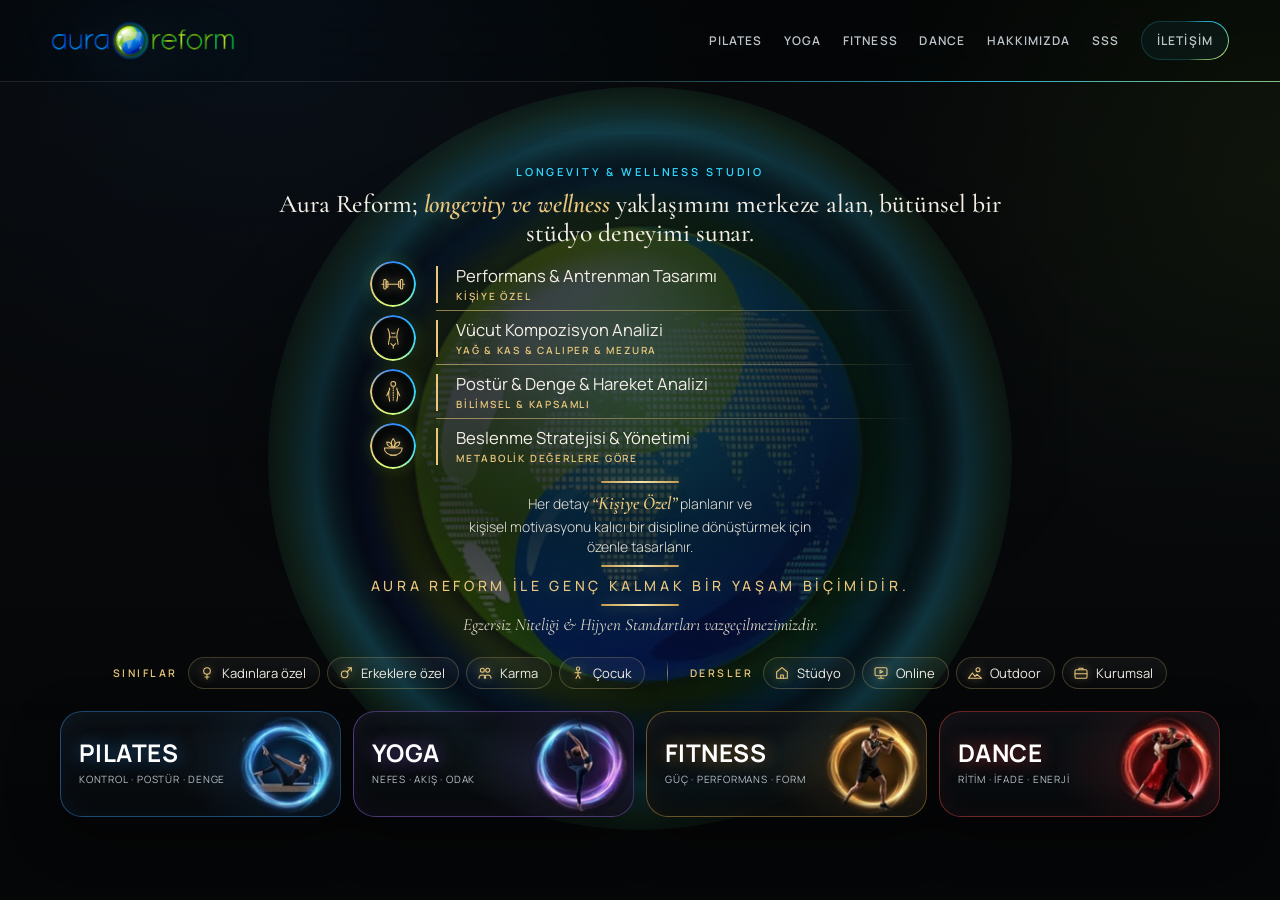
==== commit 417b978e: "v10: renkli halkalı branş kutuları, dünya ve kuzey ışıkları, galeri iyileştirmeleri - Ana sayfa: PIL" ====
--- a/index.html
+++ b/index.html
@@ -24,9 +24,20 @@
         <!-- Ana sayfa arka plan videonuzu assets/media/hero-video.mp4 olarak ekleyin. -->
         <source src="assets/media/hero-video.mp4" type="video/mp4">
       </video>
-      <img class="hero-poster" src="assets/hero-poster.svg" alt="">
       <div class="hero-overlay"></div>
-      <canvas class="aura-waves" data-aura-waves></canvas>
+      <!-- Dünya + kuzey ışığı patlamaları: yalnızca saydamlık/ölçek animasyonu (canvas yok, çok hafif) -->
+      <div class="globe-stage">
+        <div class="globe-aurora">
+          <span style="--a:-62deg; --c:49,215,255;  --t:21s; --dl:-3s"></span>
+          <span style="--a:-40deg; --c:90,236,150;  --t:17s; --dl:-11s"></span>
+          <span style="--a:-19deg; --c:138,125,255; --t:23s; --dl:-6s"></span>
+          <span style="--a:0deg;   --c:90,236,150;  --t:19s; --dl:-15s"></span>
+          <span style="--a:20deg;  --c:49,215,255;  --t:22s; --dl:-1s"></span>
+          <span style="--a:41deg;  --c:149,228,31;  --t:18s; --dl:-9s"></span>
+          <span style="--a:63deg;  --c:138,125,255; --t:20s; --dl:-13s"></span>
+        </div>
+        <div class="globe"><img src="assets/earthLogo.png" alt="" draggable="false"></div>
+      </div>
       <div class="hero-spotlight"></div>
     </div>
 
@@ -91,10 +102,10 @@
       </section>
 
       <div class="discipline-dock" aria-label="Branş seçimi">
-        <a class="discipline-link" href="pilates.html" data-spotlight data-anim="rise" style="--d:0.15s"><img class="discipline-earth" src="assets/earthLogo.png" alt=""><span class="discipline-meta"><span><span class="discipline-title">Pilates</span><span class="discipline-sub">Kontrol · Postür · Denge</span></span><span class="discipline-arrow">↗</span></span></a>
-        <a class="discipline-link" href="yoga.html" data-spotlight data-anim="rise" style="--d:0.25s"><img class="discipline-earth" src="assets/earthLogo.png" alt=""><span class="discipline-meta"><span><span class="discipline-title">Yoga</span><span class="discipline-sub">Nefes · Akış · Odak</span></span><span class="discipline-arrow">↗</span></span></a>
-        <a class="discipline-link" href="fitness.html" data-spotlight data-anim="rise" style="--d:0.35s"><img class="discipline-earth" src="assets/earthLogo.png" alt=""><span class="discipline-meta"><span><span class="discipline-title">Fitness</span><span class="discipline-sub">Güç · Performans · Form</span></span><span class="discipline-arrow">↗</span></span></a>
-        <a class="discipline-link" href="dance.html" data-spotlight data-anim="rise" style="--d:0.45s"><img class="discipline-earth" src="assets/earthLogo.png" alt=""><span class="discipline-meta"><span><span class="discipline-title">Dans</span><span class="discipline-sub">Ritim · İfade · Enerji</span></span><span class="discipline-arrow">↗</span></span></a>
+        <a class="discipline-link sport-card" href="pilates.html" data-spotlight data-anim="rise" style="--d:0.15s; --tone:58,160,255"><span class="sport-card-copy"><span class="discipline-title">PILATES</span><span class="discipline-sub">Kontrol · Postür · Denge</span></span><img class="sport-card-img" src="assets/cards/card-pilates.jpg" alt="" draggable="false"></a>
+        <a class="discipline-link sport-card" href="yoga.html" data-spotlight data-anim="rise" style="--d:0.25s; --tone:168,112,255"><span class="sport-card-copy"><span class="discipline-title">YOGA</span><span class="discipline-sub">Nefes · Akış · Odak</span></span><img class="sport-card-img" src="assets/cards/card-yoga.jpg" alt="" draggable="false"></a>
+        <a class="discipline-link sport-card" href="fitness.html" data-spotlight data-anim="rise" style="--d:0.35s; --tone:242,181,68"><span class="sport-card-copy"><span class="discipline-title">FITNESS</span><span class="discipline-sub">Güç · Performans · Form</span></span><img class="sport-card-img" src="assets/cards/card-fitness.jpg" alt="" draggable="false"></a>
+        <a class="discipline-link sport-card" href="dance.html" data-spotlight data-anim="rise" style="--d:0.45s; --tone:255,77,77"><span class="sport-card-copy"><span class="discipline-title">DANCE</span><span class="discipline-sub">Ritim · İfade · Enerji</span></span><img class="sport-card-img" src="assets/cards/card-dance.jpg" alt="" draggable="false"></a>
       </div>
     </div>
   </main>
--- a/styles.css
+++ b/styles.css
@@ -3034,3 +3034,137 @@
   .map-pulse span { animation: none !important; }
   .map-pulse span:first-child { opacity: .7; transform: scale(.5); }
 }
+
+/* =========================================================
+   V10 — HOME: GLOBE + SLOW AURORA BURSTS, SPORT CARDS WITH
+   LIGHT-RING IMAGES; PHOTO PROTECTION
+   ========================================================= */
+
+/* The globe sits behind the content; aurora plumes rise from its northern rim.
+   Only opacity and transform are animated, so the GPU does the work for free. */
+.globe-stage {
+  --g: min(70vmin, 740px);
+  position: absolute;
+  left: 50%;
+  top: 46%;
+  width: 0;
+  height: 0;
+  pointer-events: none;
+}
+.globe {
+  position: absolute;
+  left: calc(var(--g) * -.5);
+  top: calc(var(--g) * -.5);
+  width: var(--g);
+  height: var(--g);
+  border-radius: 50%;
+}
+.globe img { width: 100%; height: 100%; opacity: .36; }
+/* Breathing atmosphere around the planet */
+.globe::before {
+  content: '';
+  position: absolute;
+  inset: -9%;
+  border-radius: 50%;
+  background: radial-gradient(circle, transparent 55%, rgba(49,215,255,.22) 62%, rgba(90,236,150,.11) 68%, transparent 75%);
+  animation: globeBreath 8s ease-in-out infinite alternate;
+}
+.globe-aurora span {
+  position: absolute;
+  left: calc(var(--g) * -.15);
+  bottom: 0; /* the plume's base starts at the globe centre and is lifted to the rim */
+  width: calc(var(--g) * .3);
+  height: calc(var(--g) * .88);
+  transform-origin: 50% 100%;
+  background: linear-gradient(to top, rgba(var(--c), 0) 0%, rgba(var(--c), .9) 20%, rgba(var(--c), .4) 55%, rgba(var(--c), 0) 100%);
+  /* soft oval edge × fine vertical rays = an aurora curtain */
+  -webkit-mask: radial-gradient(ellipse 50% 50% at 50% 50%, #000 40%, transparent 72%), repeating-linear-gradient(90deg, #000 0 4px, rgba(0,0,0,.55) 4px 8px);
+  -webkit-mask-composite: source-in;
+  mask: radial-gradient(ellipse 50% 50% at 50% 50%, #000 40%, transparent 72%), repeating-linear-gradient(90deg, #000 0 4px, rgba(0,0,0,.55) 4px 8px);
+  mask-composite: intersect;
+  opacity: 0;
+  transform: rotate(var(--a)) translateY(calc(var(--g) * -.24)) scaleY(.25);
+  animation: auroraBurst var(--t) ease-in-out var(--dl) infinite;
+  will-change: transform, opacity;
+}
+@keyframes auroraBurst {
+  0% { opacity: 0; transform: rotate(var(--a)) translateY(calc(var(--g) * -.24)) scaleY(.25); }
+  40% { opacity: 1; }
+  70% { opacity: .6; transform: rotate(var(--a)) translateY(calc(var(--g) * -.24)) scaleY(1); }
+  100% { opacity: 0; transform: rotate(var(--a)) translateY(calc(var(--g) * -.24)) scaleY(1.12); }
+}
+@keyframes globeBreath { from { opacity: .5; } to { opacity: 1; } }
+/* The text backdrop was built for the side lights; lighten it so the globe shows through */
+.home-page .aura-approach::before { background: radial-gradient(ellipse at center, rgba(3,4,5,.45) 40%, rgba(3,4,5,0) 75%); }
+
+/* Sport cards: big title, same subtitle, light-ring image on the right, one colour per sport */
+.home-page .sport-card {
+  --card-h: clamp(98px, 13vh, 132px);
+  display: flex;
+  align-items: center;
+  justify-content: space-between;
+  gap: 6px;
+  min-height: var(--card-h);
+  padding: 0 0 0 clamp(14px, 1.4vw, 20px);
+  border-color: rgba(var(--tone), .4);
+  background:
+    radial-gradient(ellipse 60% 90% at 82% 50%, rgba(var(--tone), .16), transparent 70%),
+    linear-gradient(180deg, rgba(14,18,22,.85), rgba(8,10,13,.82));
+  box-shadow: 0 18px 50px rgba(0,0,0,.4), inset 0 0 26px rgba(var(--tone), .06);
+}
+.home-page .sport-card::before { background: radial-gradient(220px circle at var(--mx, 50%) var(--my, 0%), rgba(var(--tone), .2), transparent 70%); }
+.home-page .sport-card::after { background: linear-gradient(135deg, rgba(var(--tone), .95), rgba(var(--tone), .25) 55%, rgba(var(--tone), .75)); }
+.home-page .sport-card:hover { box-shadow: 0 26px 70px rgba(0,0,0,.45), 0 0 34px rgba(var(--tone), .25); }
+.sport-card-copy { position: relative; z-index: 1; display: grid; gap: 7px; min-width: 0; }
+.home-page .sport-card .discipline-title {
+  color: #fff;
+  font-size: clamp(22px, 1.9vw, 30px);
+  font-weight: 700;
+  line-height: 1;
+  letter-spacing: .02em;
+  text-shadow: 0 0 18px rgba(var(--tone), .55);
+}
+.home-page .sport-card .discipline-sub { margin-top: 0; }
+.sport-card-img {
+  position: relative;
+  flex: none;
+  width: var(--card-h);
+  height: var(--card-h);
+  object-fit: cover;
+  /* Circular, soft-edged window onto the ring artwork */
+  -webkit-mask: radial-gradient(closest-side, #000 76%, transparent 100%);
+  mask: radial-gradient(closest-side, #000 76%, transparent 100%);
+  transition: transform .5s cubic-bezier(.2,.7,.2,1);
+}
+.home-page .sport-card:hover .sport-card-img { transform: scale(1.06); }
+
+@media (min-width: 1121px) and (max-height: 940px) {
+  .home-page .sport-card { --card-h: 104px; }
+}
+@media (min-width: 1121px) and (max-height: 780px) {
+  .home-page .sport-card { --card-h: 88px; }
+  .home-page .sport-card .discipline-title { font-size: 22px; }
+}
+@media (max-width: 760px) {
+  .globe-stage { --g: min(112vw, 520px); top: 30%; }
+  .home-page .sport-card { --card-h: 84px; padding-left: 12px; }
+  .home-page .sport-card .discipline-title { font-size: 18px; }
+  .home-page .sport-card .discipline-sub { font-size: 8.5px; }
+}
+
+/* Photos: no drag-to-save, no long-press save menu, no selection
+   (script.js also blocks the right-click menu on photos) */
+img {
+  -webkit-user-drag: none;
+  -webkit-touch-callout: none;
+  user-select: none;
+}
+
+@media (prefers-reduced-motion: reduce) {
+  .globe::before { animation: none !important; }
+  .globe-aurora span {
+    animation: none !important;
+    opacity: .3;
+    transform: rotate(var(--a)) translateY(calc(var(--g) * -.24));
+  }
+}
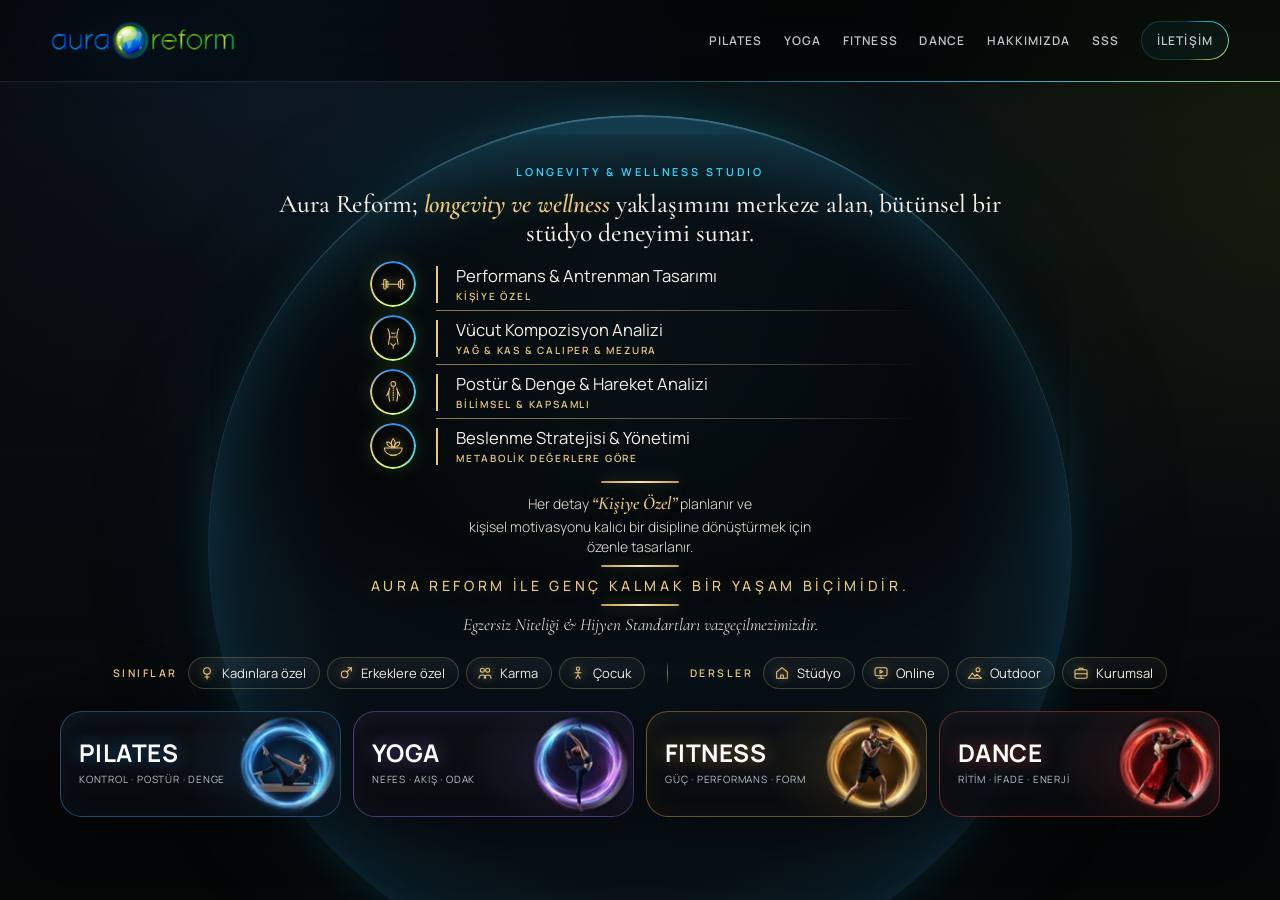
==== commit 4992f63c: "v10: yeni arka planlar ve kutu ışıkları - Ana sayfa: üst kenarı ışıldayan karanlık küre; kenarından " ====
--- a/index.html
+++ b/index.html
@@ -25,18 +25,34 @@
         <source src="assets/media/hero-video.mp4" type="video/mp4">
       </video>
       <div class="hero-overlay"></div>
-      <!-- Dünya + kuzey ışığı patlamaları: yalnızca saydamlık/ölçek animasyonu (canvas yok, çok hafif) -->
-      <div class="globe-stage">
-        <div class="globe-aurora">
-          <span style="--a:-62deg; --c:49,215,255;  --t:21s; --dl:-3s"></span>
-          <span style="--a:-40deg; --c:90,236,150;  --t:17s; --dl:-11s"></span>
-          <span style="--a:-19deg; --c:138,125,255; --t:23s; --dl:-6s"></span>
-          <span style="--a:0deg;   --c:90,236,150;  --t:19s; --dl:-15s"></span>
-          <span style="--a:20deg;  --c:49,215,255;  --t:22s; --dl:-1s"></span>
-          <span style="--a:41deg;  --c:149,228,31;  --t:18s; --dl:-9s"></span>
-          <span style="--a:63deg;  --c:138,125,255; --t:20s; --dl:-13s"></span>
+      <!-- Karanlık küre + kenarından sayfa kenarına kadar yayılan aura dalgaları ve zerreler
+           (yalnızca CSS saydamlık/dönme/kayma; her karede JS yok) -->
+      <div class="planet">
+        <div class="rim-lights" data-rim-lights>
+          <span class="rim-flare"></span>
+          <span class="rim-flare"></span>
+          <span class="rim-flare"></span>
+          <span class="rim-flare"></span>
+          <span class="rim-flare"></span>
+          <span class="rim-mote"></span>
+          <span class="rim-mote"></span>
+          <span class="rim-mote"></span>
+          <span class="rim-mote"></span>
+          <span class="rim-mote"></span>
+          <span class="rim-mote"></span>
+          <span class="rim-mote"></span>
+          <span class="rim-mote"></span>
+          <span class="rim-mote"></span>
+          <span class="rim-mote"></span>
+          <span class="rim-mote"></span>
+          <span class="rim-mote"></span>
+          <span class="rim-mote"></span>
+          <span class="rim-mote"></span>
+          <span class="rim-mote"></span>
+          <span class="rim-mote"></span>
+          <span class="rim-mote"></span>
+          <span class="rim-mote"></span>
         </div>
-        <div class="globe"><img src="assets/earthLogo.png" alt="" draggable="false"></div>
       </div>
       <div class="hero-spotlight"></div>
     </div>
@@ -102,10 +118,10 @@
       </section>
 
       <div class="discipline-dock" aria-label="Branş seçimi">
-        <a class="discipline-link sport-card" href="pilates.html" data-spotlight data-anim="rise" style="--d:0.15s; --tone:58,160,255"><span class="sport-card-copy"><span class="discipline-title">PILATES</span><span class="discipline-sub">Kontrol · Postür · Denge</span></span><img class="sport-card-img" src="assets/cards/card-pilates.jpg" alt="" draggable="false"></a>
-        <a class="discipline-link sport-card" href="yoga.html" data-spotlight data-anim="rise" style="--d:0.25s; --tone:168,112,255"><span class="sport-card-copy"><span class="discipline-title">YOGA</span><span class="discipline-sub">Nefes · Akış · Odak</span></span><img class="sport-card-img" src="assets/cards/card-yoga.jpg" alt="" draggable="false"></a>
-        <a class="discipline-link sport-card" href="fitness.html" data-spotlight data-anim="rise" style="--d:0.35s; --tone:242,181,68"><span class="sport-card-copy"><span class="discipline-title">FITNESS</span><span class="discipline-sub">Güç · Performans · Form</span></span><img class="sport-card-img" src="assets/cards/card-fitness.jpg" alt="" draggable="false"></a>
-        <a class="discipline-link sport-card" href="dance.html" data-spotlight data-anim="rise" style="--d:0.45s; --tone:255,77,77"><span class="sport-card-copy"><span class="discipline-title">DANCE</span><span class="discipline-sub">Ritim · İfade · Enerji</span></span><img class="sport-card-img" src="assets/cards/card-dance.jpg" alt="" draggable="false"></a>
+        <a class="discipline-link sport-card" href="pilates.html" data-spotlight data-anim="rise" style="--d:0.15s; --tone:58,160,255"><span class="sport-card-copy"><span class="discipline-title">PILATES</span><span class="discipline-sub">Kontrol · Postür · Denge</span></span><span class="sport-card-art" aria-hidden="true"><img class="sport-card-img" src="assets/cards/card-pilates.jpg" alt="" draggable="false"></span></a>
+        <a class="discipline-link sport-card" href="yoga.html" data-spotlight data-anim="rise" style="--d:0.25s; --tone:168,112,255"><span class="sport-card-copy"><span class="discipline-title">YOGA</span><span class="discipline-sub">Nefes · Akış · Odak</span></span><span class="sport-card-art" aria-hidden="true"><img class="sport-card-img" src="assets/cards/card-yoga.jpg" alt="" draggable="false"></span></a>
+        <a class="discipline-link sport-card" href="fitness.html" data-spotlight data-anim="rise" style="--d:0.35s; --tone:242,181,68"><span class="sport-card-copy"><span class="discipline-title">FITNESS</span><span class="discipline-sub">Güç · Performans · Form</span></span><span class="sport-card-art" aria-hidden="true"><img class="sport-card-img" src="assets/cards/card-fitness.jpg" alt="" draggable="false"></span></a>
+        <a class="discipline-link sport-card" href="dance.html" data-spotlight data-anim="rise" style="--d:0.45s; --tone:255,77,77"><span class="sport-card-copy"><span class="discipline-title">DANCE</span><span class="discipline-sub">Ritim · İfade · Enerji</span></span><span class="sport-card-art" aria-hidden="true"><img class="sport-card-img" src="assets/cards/card-dance.jpg" alt="" draggable="false"></span></a>
       </div>
     </div>
   </main>
--- a/styles.css
+++ b/styles.css
@@ -1589,15 +1589,6 @@
 
 /* HERO FRAME */
 .home-hero { min-height: calc(100svh - var(--header-h)); }
-.aura-waves {
-  position: absolute;
-  inset: 0;
-  width: 100%;
-  height: 100%;
-  pointer-events: none;
-  animation: auraFadeIn 1.4s .1s ease both;
-}
-@keyframes auraFadeIn { from { opacity: 0; } }
 .hero-spotlight {
   position: absolute;
   inset: 0;
@@ -3036,66 +3027,105 @@
 }
 
 /* =========================================================
-   V10 — HOME: GLOBE + SLOW AURORA BURSTS, SPORT CARDS WITH
-   LIGHT-RING IMAGES; PHOTO PROTECTION
+   V10 — HOME: V9 ROUND GLOW + SIDE AURORA CURTAINS, SPORT CARDS
+   WITH MOVING LIGHT RINGS; PHOTO PROTECTION
    ========================================================= */
 
-/* The globe sits behind the content; aurora plumes rise from its northern rim.
-   Only opacity and transform are animated, so the GPU does the work for free. */
-.globe-stage {
-  --g: min(70vmin, 740px);
+/* Background: a large dark sphere behind the text with a thin rim of light, and curved
+   aura arcs that rise from the lower corners and end at the edges of the text column,
+   with small motes scattering outward from there. The sphere is still; arcs and motes
+   only animate opacity/transform (done by the GPU, nothing runs per frame). */
+.home-page .hero-overlay {
+  background:
+    radial-gradient(ellipse 60% 40% at 50% 8%, rgba(49,180,220,.08), transparent 70%),
+    linear-gradient(180deg, rgba(5,6,7,0), rgba(5,6,7,.25) 40%, rgba(5,6,7,.75));
+}
+.planet {
+  --p: min(96vmin, 1000px); /* sphere diameter; the rim lights use it to sit on the edge */
   position: absolute;
   left: 50%;
-  top: 46%;
-  width: 0;
-  height: 0;
-  pointer-events: none;
-}
-.globe {
-  position: absolute;
-  left: calc(var(--g) * -.5);
-  top: calc(var(--g) * -.5);
-  width: var(--g);
-  height: var(--g);
+  top: 4%;
+  width: var(--p);
+  aspect-ratio: 1;
+  transform: translateX(-50%);
   border-radius: 50%;
-}
-.globe img { width: 100%; height: 100%; opacity: .36; }
-/* Breathing atmosphere around the planet */
-.globe::before {
-  content: '';
-  position: absolute;
-  inset: -9%;
+  background:
+    radial-gradient(circle at 50% 16%, rgba(80,160,200,.2), transparent 40%),
+    radial-gradient(circle at 50% 52%, rgba(8,16,22,.95) 50%, rgba(12,34,46,.92) 72%, rgba(22,66,82,.6) 100%);
+  box-shadow:
+    inset 0 2px 1px rgba(150,230,255,.3),
+    inset 0 24px 60px rgba(49,215,255,.1),
+    0 -4px 40px rgba(49,215,255,.12),
+    0 0 140px rgba(20,120,140,.12);
+}
+
+/* Lights bursting out of the sphere at random points on its rim. Each one is anchored
+   at the sphere's centre and pushed out to the rim at angle --a; script.js picks a new
+   random --a every time one finishes a cycle (while it is invisible). */
+.rim-lights { position: absolute; left: 50%; top: 50%; width: 0; height: 0; }
+/* Aura waves: a soft arc of light hugging part of the rim (about 120°, feathered ends)
+   swells outward from the sphere and fades — like a pulse of aura leaving the planet.
+   Each wave is a sphere-sized ring, masked to one arc and rotated to angle --a; scaling
+   it from the centre makes the arc travel outward while keeping the sphere's curve.
+   Bright thin edge on the outside, soft halo inside; cyan and green alternate. */
+.rim-flare {
+  --c: 70, 230, 230;
+  position: absolute;
+  left: calc(var(--p) * -.5);
+  top: calc(var(--p) * -.5);
+  width: var(--p);
+  height: var(--p);
   border-radius: 50%;
-  background: radial-gradient(circle, transparent 55%, rgba(49,215,255,.22) 62%, rgba(90,236,150,.11) 68%, transparent 75%);
-  animation: globeBreath 8s ease-in-out infinite alternate;
-}
-.globe-aurora span {
-  position: absolute;
-  left: calc(var(--g) * -.15);
-  bottom: 0; /* the plume's base starts at the globe centre and is lifted to the rim */
-  width: calc(var(--g) * .3);
-  height: calc(var(--g) * .88);
-  transform-origin: 50% 100%;
-  background: linear-gradient(to top, rgba(var(--c), 0) 0%, rgba(var(--c), .9) 20%, rgba(var(--c), .4) 55%, rgba(var(--c), 0) 100%);
-  /* soft oval edge × fine vertical rays = an aurora curtain */
-  -webkit-mask: radial-gradient(ellipse 50% 50% at 50% 50%, #000 40%, transparent 72%), repeating-linear-gradient(90deg, #000 0 4px, rgba(0,0,0,.55) 4px 8px);
-  -webkit-mask-composite: source-in;
-  mask: radial-gradient(ellipse 50% 50% at 50% 50%, #000 40%, transparent 72%), repeating-linear-gradient(90deg, #000 0 4px, rgba(0,0,0,.55) 4px 8px);
-  mask-composite: intersect;
+  /* a narrow band at the edge (it widens as the wave grows, so it starts thin) */
+  background: radial-gradient(closest-side,
+    transparent 89%,
+    rgba(var(--c), .12) 93.5%,
+    rgba(var(--c), .4) 97%,
+    rgba(200, 255, 245, .6) 99%,
+    transparent 100%);
+  /* about a 75° arc with feathered ends */
+  -webkit-mask: conic-gradient(from -38deg, transparent 0deg, #000 25deg, #000 51deg, transparent 76deg, transparent 360deg);
+  mask: conic-gradient(from -38deg, transparent 0deg, #000 25deg, #000 51deg, transparent 76deg, transparent 360deg);
   opacity: 0;
-  transform: rotate(var(--a)) translateY(calc(var(--g) * -.24)) scaleY(.25);
-  animation: auroraBurst var(--t) ease-in-out var(--dl) infinite;
+  transform: rotate(var(--a, 0deg)) scale(.98);
+  animation: rimFlare var(--t, 9s) cubic-bezier(.2,.6,.3,1) infinite;
   will-change: transform, opacity;
 }
-@keyframes auroraBurst {
-  0% { opacity: 0; transform: rotate(var(--a)) translateY(calc(var(--g) * -.24)) scaleY(.25); }
-  40% { opacity: 1; }
-  70% { opacity: .6; transform: rotate(var(--a)) translateY(calc(var(--g) * -.24)) scaleY(1); }
-  100% { opacity: 0; transform: rotate(var(--a)) translateY(calc(var(--g) * -.24)) scaleY(1.12); }
-}
-@keyframes globeBreath { from { opacity: .5; } to { opacity: 1; } }
-/* The text backdrop was built for the side lights; lighten it so the globe shows through */
-.home-page .aura-approach::before { background: radial-gradient(ellipse at center, rgba(3,4,5,.45) 40%, rgba(3,4,5,0) 75%); }
+.rim-flare:nth-child(2) { --c: 80, 235, 160; }
+.rim-flare:nth-child(3) { --c: 60, 190, 255; }
+.rim-flare:nth-child(4) { --c: 80, 235, 160; }
+/* Small motes drifting outward from the rim */
+.rim-mote {
+  position: absolute;
+  left: -2.5px;
+  top: -2.5px;
+  width: 5px;
+  height: 5px;
+  border-radius: 50%;
+  background: radial-gradient(circle, #eafff6 0 25%, rgba(90,255,190,.8) 40%, rgba(49,215,255,0) 70%);
+  opacity: 0;
+  transform: rotate(var(--a, 0deg)) translateY(calc(var(--p) * -.49));
+  animation: rimMote var(--t, 8s) linear infinite;
+  will-change: transform, opacity;
+}
+/* Waves travel all the way out to the page edges (≈2× the sphere radius), fading as they go */
+@keyframes rimFlare {
+  0% { opacity: 0; transform: rotate(var(--a, 0deg)) scale(.98); }
+  14% { opacity: .8; }
+  55% { opacity: .38; }
+  100% { opacity: 0; transform: rotate(var(--a, 0deg)) scale(2.2); }
+}
+@keyframes rimMote {
+  0% { opacity: 0; transform: rotate(var(--a, 0deg)) translateY(calc(var(--p) * -.49)) scale(.6); }
+  15% { opacity: .9; }
+  100% { opacity: 0; transform: rotate(var(--a, 0deg)) translateY(calc(var(--p) * (-.5 - var(--out, .2)))) scale(1.4); }
+}
+/* Used by the light sweeps on the sport cards */
+@keyframes ringTurn { to { transform: rotate(360deg); } }
+@keyframes ringTurnBack {
+  from { transform: rotate(360deg) scale(1.04); }
+  to { transform: rotate(0deg) scale(1.04); }
+}
 
 /* Sport cards: big title, same subtitle, light-ring image on the right, one colour per sport */
 .home-page .sport-card {
@@ -3125,18 +3155,44 @@
   text-shadow: 0 0 18px rgba(var(--tone), .55);
 }
 .home-page .sport-card .discipline-sub { margin-top: 0; }
-.sport-card-img {
+.sport-card-art {
   position: relative;
   flex: none;
   width: var(--card-h);
   height: var(--card-h);
+  transition: transform .5s cubic-bezier(.2,.7,.2,1);
+}
+.sport-card-img {
+  width: 100%;
+  height: 100%;
   object-fit: cover;
   /* Circular, soft-edged window onto the ring artwork */
   -webkit-mask: radial-gradient(closest-side, #000 76%, transparent 100%);
   mask: radial-gradient(closest-side, #000 76%, transparent 100%);
-  transition: transform .5s cubic-bezier(.2,.7,.2,1);
-}
-.home-page .sport-card:hover .sport-card-img { transform: scale(1.06); }
+}
+/* Moving light: two sweeps travel round the painted ring in opposite directions.
+   A rotating, ring-masked layer — composited by the GPU. */
+.sport-card-art::before,
+.sport-card-art::after {
+  content: '';
+  position: absolute;
+  inset: 4%;
+  border-radius: 50%;
+  mix-blend-mode: screen;
+  -webkit-mask: radial-gradient(closest-side, transparent 84%, #000 88%, #000 95%, transparent 100%);
+  mask: radial-gradient(closest-side, transparent 84%, #000 88%, #000 95%, transparent 100%);
+  pointer-events: none;
+}
+.sport-card-art::before {
+  background: conic-gradient(transparent 0deg 200deg, rgba(var(--tone), .9) 290deg, #fff 325deg, rgba(var(--tone), .9) 340deg, transparent 360deg);
+  animation: ringTurn 6s linear infinite;
+}
+.sport-card-art::after {
+  background: conic-gradient(from 180deg, transparent 0deg 250deg, rgba(255,255,255,.55) 320deg, transparent 360deg);
+  opacity: .7;
+  animation: ringTurnBack 9.5s linear infinite;
+}
+.home-page .sport-card:hover .sport-card-art { transform: scale(1.06); }
 
 @media (min-width: 1121px) and (max-height: 940px) {
   .home-page .sport-card { --card-h: 104px; }
@@ -3146,7 +3202,7 @@
   .home-page .sport-card .discipline-title { font-size: 22px; }
 }
 @media (max-width: 760px) {
-  .globe-stage { --g: min(112vw, 520px); top: 30%; }
+  .planet { --p: 120vw; top: 2%; }
   .home-page .sport-card { --card-h: 84px; padding-left: 12px; }
   .home-page .sport-card .discipline-title { font-size: 18px; }
   .home-page .sport-card .discipline-sub { font-size: 8.5px; }
@@ -3161,10 +3217,82 @@
 }
 
 @media (prefers-reduced-motion: reduce) {
-  .globe::before { animation: none !important; }
-  .globe-aurora span {
-    animation: none !important;
-    opacity: .3;
-    transform: rotate(var(--a)) translateY(calc(var(--g) * -.24));
-  }
-}
+  .rim-flare,
+  .rim-mote,
+  .sport-card-art::before,
+  .sport-card-art::after { animation: none !important; }
+}
+
+/* =========================================================
+   V10 — INNER PAGES: VERTICAL AURA WAVES + SLOW LIGHT MOTES
+   The home page's waves, turned vertical: soft, slightly curved
+   bands of light slide from the middle of the page out to the
+   left and right edges and fade, plus small motes drifting up.
+   Nearly invisible behind the content, strongest near the edges.
+   Transform/opacity only — no canvas, nothing runs per frame.
+   ========================================================= */
+
+.page-waves { position: absolute; inset: 0; overflow: hidden; pointer-events: none; }
+.wave-side { position: absolute; top: 0; bottom: 0; width: 50%; }
+.wave-left { left: 0; }
+.wave-right { right: 0; transform: scaleX(-1); } /* mirrored: its waves travel right */
+/* Each wave is a "(" arc: the left edge of a tall ellipse centred on the page middle,
+   faded at top and bottom. It starts ~20vw from the edge and slides out past it. */
+.wave-side span {
+  --c: 70, 230, 230;
+  position: absolute;
+  top: -10%;
+  right: 0;
+  width: 30vw;
+  height: 120%;
+  background: radial-gradient(ellipse 100% 70% at 100% 50%,
+    transparent 88%,
+    rgba(var(--c), .1) 93%,
+    rgba(var(--c), .34) 97%,
+    rgba(200, 255, 245, .45) 99%,
+    transparent 100%);
+  -webkit-mask: linear-gradient(to bottom, transparent, #000 25%, #000 75%, transparent);
+  mask: linear-gradient(to bottom, transparent, #000 25%, #000 75%, transparent);
+  opacity: 0;
+  animation: waveOut 24s linear infinite;
+  will-change: transform, opacity;
+}
+/* Three waves per side, evenly spaced (one every 8s); the right side runs 4s behind */
+.wave-side span:nth-child(2) { --c: 80, 235, 160; animation-delay: -8s; }
+.wave-side span:nth-child(3) { --c: 60, 190, 255; animation-delay: -16s; }
+.wave-right span:nth-child(1) { animation-delay: -4s; }
+.wave-right span:nth-child(2) { animation-delay: -12s; }
+.wave-right span:nth-child(3) { animation-delay: -20s; }
+@keyframes waveOut {
+  0% { opacity: 0; transform: translateX(0) scaleY(.9); }
+  55% { opacity: .55; } /* brightest near the page edge, faint behind the content */
+  100% { opacity: 0; transform: translateX(-26vw) scaleY(1.08); }
+}
+
+/* Small light motes drifting slowly up and outward along the sides */
+.page-motes span {
+  position: absolute;
+  left: var(--x);
+  top: var(--y);
+  width: 5px;
+  height: 5px;
+  margin: -2.5px;
+  border-radius: 50%;
+  background: radial-gradient(circle, #eafff6 0 25%, rgba(90,255,190,.8) 40%, rgba(49,215,255,0) 70%);
+  opacity: 0;
+  animation: moteRise var(--t) linear var(--dl) infinite;
+  will-change: transform, opacity;
+}
+@keyframes moteRise {
+  0% { opacity: 0; transform: translate(0, 0) scale(.7); }
+  20% { opacity: .8; }
+  100% { opacity: 0; transform: translate(var(--dx), -38vh) scale(1.2); }
+}
+
+@media (max-width: 760px) {
+  .wave-side span { width: 40vw; }
+}
+@media (prefers-reduced-motion: reduce) {
+  .wave-side span,
+  .page-motes span { animation: none !important; }
+}
